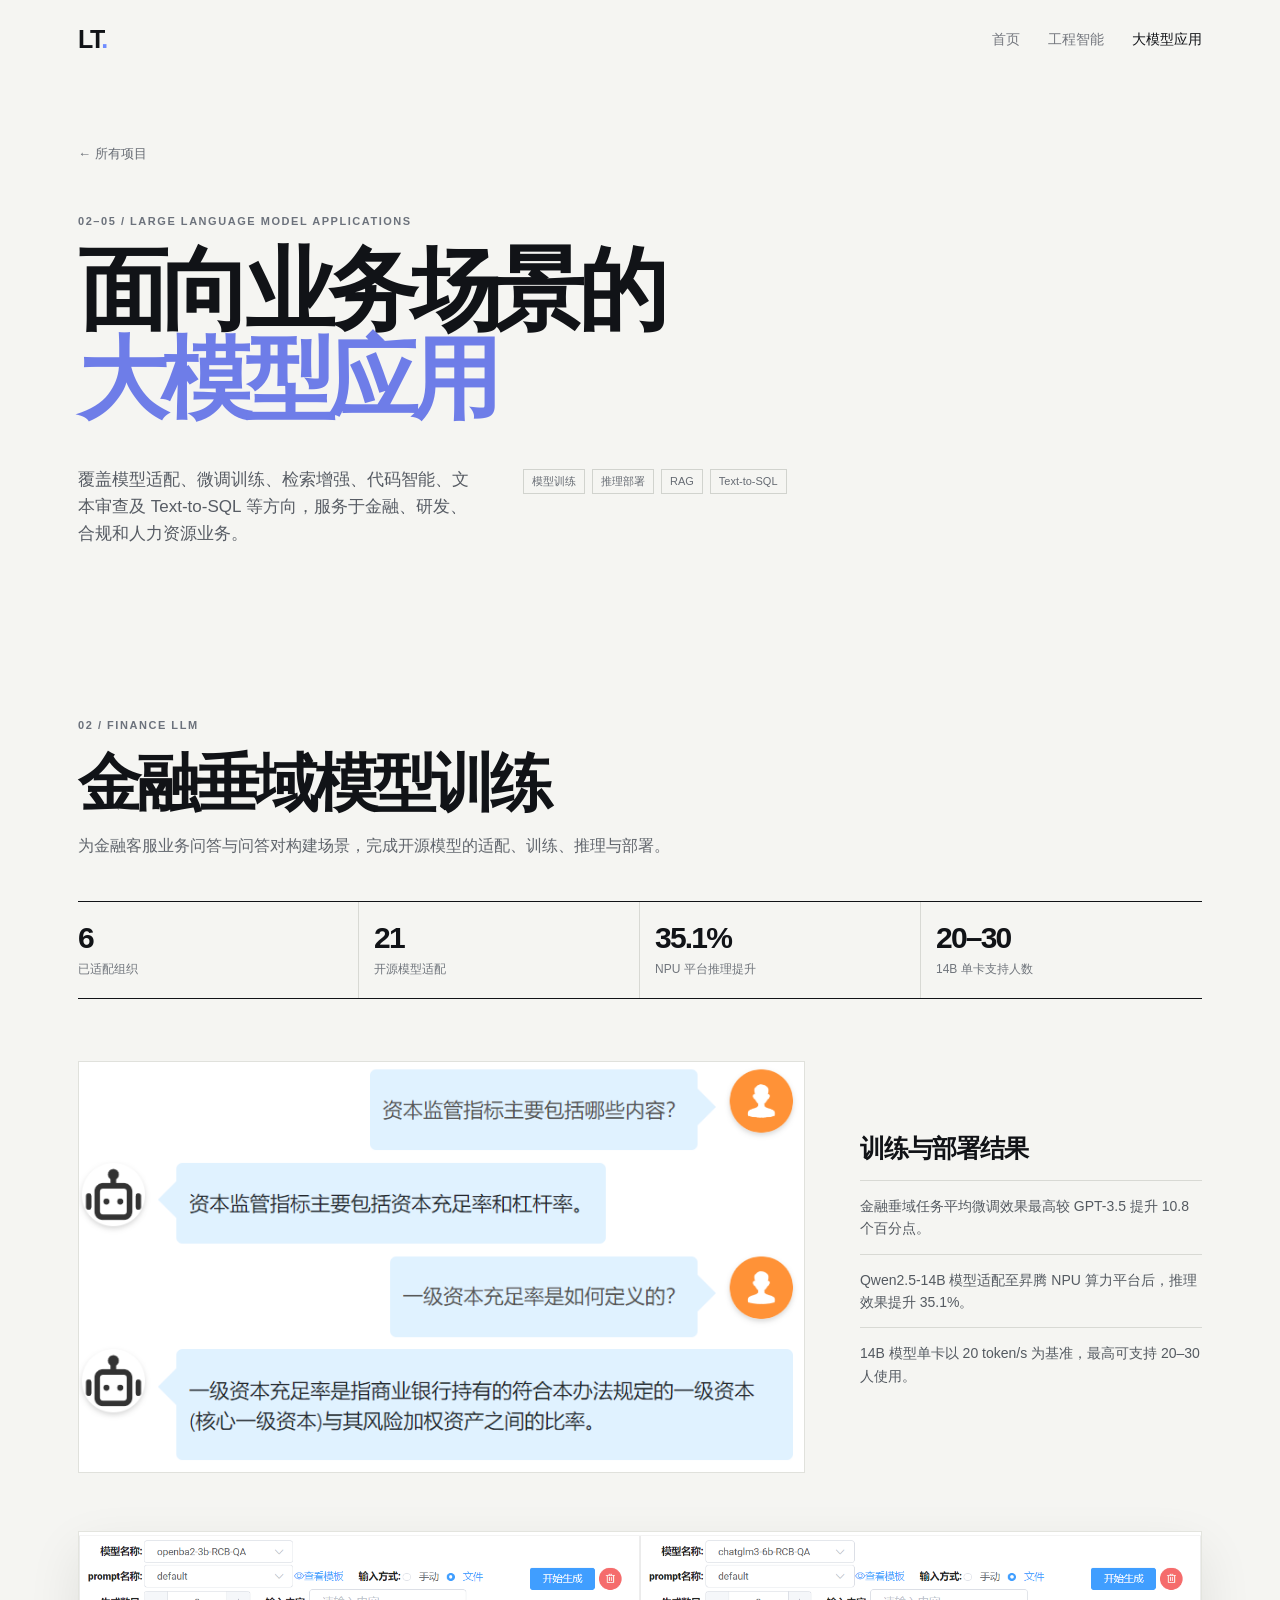
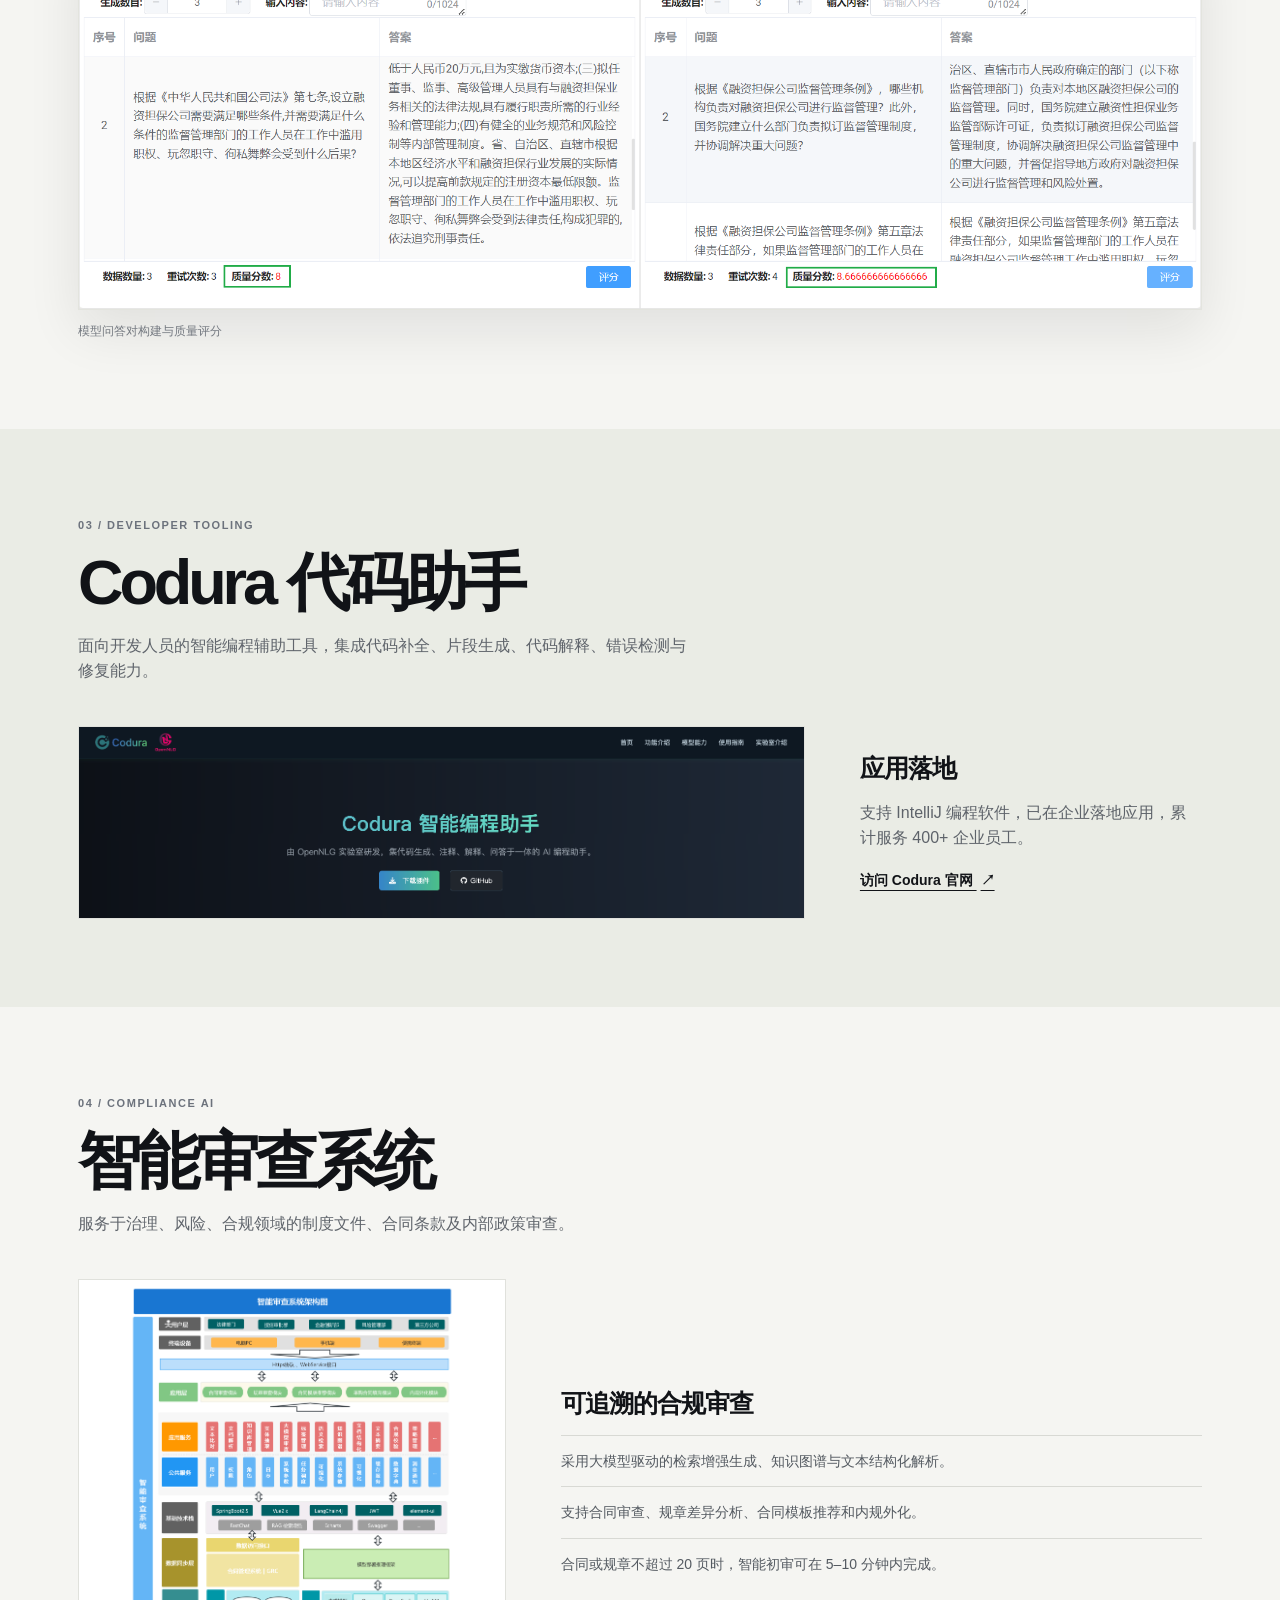
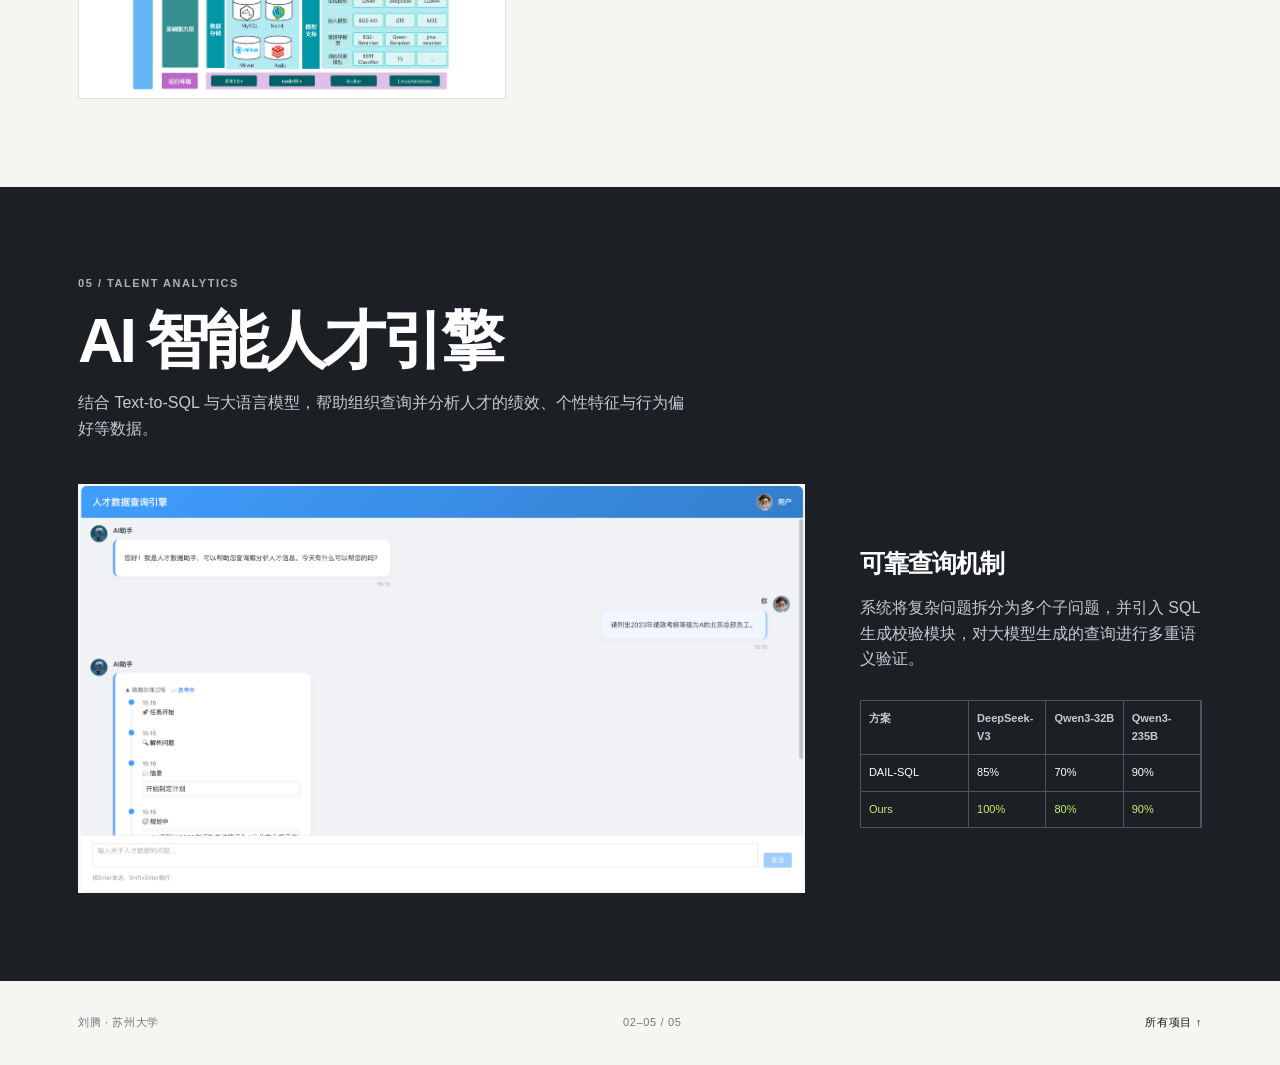
==== ai-projects.html @ 09c4ce27 "first commit" ====
<!doctype html>
<html lang="zh-CN">
  <head>
    <meta charset="UTF-8" />
    <meta name="viewport" content="width=device-width, initial-scale=1.0" />
    <meta name="description" content="刘腾的大模型应用项目：金融垂域模型训练、Codura 代码助手、智能审查系统和 AI 智能人才引擎。" />
    <title>大模型应用项目｜刘腾作品集</title>
    <link rel="stylesheet" href="assets/css/style.css" />
    <script defer src="assets/js/main.js"></script>
  </head>
  <body class="detail-page ai-page">
    <header class="site-header">
      <a class="brand" href="index.html" aria-label="返回首页">LT<span>.</span></a>
      <button class="menu-toggle" type="button" aria-label="打开导航" aria-expanded="false">菜单</button>
      <nav class="site-nav" aria-label="主导航"><a href="index.html">首页</a><a href="cad-system.html">工程智能</a><a class="active" href="ai-projects.html">大模型应用</a></nav>
    </header>
    <main>
      <section class="detail-hero section-wrap">
        <a class="back-link" href="index.html#projects">← 所有项目</a>
        <p class="eyebrow">02–05 / LARGE LANGUAGE MODEL APPLICATIONS</p>
        <h1>面向业务场景的<br /><em>大模型应用</em></h1>
        <div class="detail-lead"><p>覆盖模型适配、微调训练、检索增强、代码智能、文本审查及 Text-to-SQL 等方向，服务于金融、研发、合规和人力资源业务。</p><ul class="tag-list"><li>模型训练</li><li>推理部署</li><li>RAG</li><li>Text-to-SQL</li></ul></div>
      </section>

      <article class="feature-project section-wrap" id="finance">
        <div class="feature-heading reveal"><p class="eyebrow">02 / FINANCE LLM</p><h2>金融垂域模型训练</h2><p>为金融客服业务问答与问答对构建场景，完成开源模型的适配、训练、推理与部署。</p></div>
        <div class="metric-strip reveal"><div><strong>6</strong><span>已适配组织</span></div><div><strong>21</strong><span>开源模型适配</span></div><div><strong>35.1%</strong><span>NPU 平台推理提升</span></div><div><strong>20–30</strong><span>14B 单卡支持人数</span></div></div>
        <div class="content-split reveal"><img src="assets/images/finance-qa.png" alt="金融业务问答示例" /><div><h3>训练与部署结果</h3><ul class="plain-list"><li>金融垂域任务平均微调效果最高较 GPT-3.5 提升 10.8 个百分点。</li><li>Qwen2.5-14B 模型适配至昇腾 NPU 算力平台后，推理效果提升 35.1%。</li><li>14B 模型单卡以 20 token/s 为基准，最高可支持 20–30 人使用。</li></ul></div></div>
        <figure class="wide-image reveal"><img src="assets/images/finance-evaluation.png" alt="金融模型问答对生成的评测界面" /><figcaption>模型问答对构建与质量评分</figcaption></figure>
      </article>

      <article class="feature-project soft-bg" id="codura"><div class="section-wrap"><div class="feature-heading reveal"><p class="eyebrow">03 / DEVELOPER TOOLING</p><h2>Codura 代码助手</h2><p>面向开发人员的智能编程辅助工具，集成代码补全、片段生成、代码解释、错误检测与修复能力。</p></div><div class="content-split reveal"><img src="assets/images/codura-hero.png" alt="Codura 智能编程助手官网界面" /><div><h3>应用落地</h3><p>支持 IntelliJ 编程软件，已在企业落地应用，累计服务 400+ 企业员工。</p><a class="text-link" href="https://xunmenglt.github.io/codura-website" target="_blank" rel="noopener">访问 Codura 官网 <span>↗</span></a></div></div></div></article>

      <article class="feature-project section-wrap" id="compliance"><div class="feature-heading reveal"><p class="eyebrow">04 / COMPLIANCE AI</p><h2>智能审查系统</h2><p>服务于治理、风险、合规领域的制度文件、合同条款及内部政策审查。</p></div><div class="content-split reverse reveal"><img src="assets/images/compliance-architecture.png" alt="智能审查系统架构图" /><div><h3>可追溯的合规审查</h3><ul class="plain-list"><li>采用大模型驱动的检索增强生成、知识图谱与文本结构化解析。</li><li>支持合同审查、规章差异分析、合同模板推荐和内规外化。</li><li>合同或规章不超过 20 页时，智能初审可在 5–10 分钟内完成。</li></ul></div></div></article>

      <article class="feature-project dark-feature" id="talent"><div class="section-wrap"><div class="feature-heading reveal"><p class="eyebrow">05 / TALENT ANALYTICS</p><h2>AI 智能人才引擎</h2><p>结合 Text-to-SQL 与大语言模型，帮助组织查询并分析人才的绩效、个性特征与行为偏好等数据。</p></div><div class="content-split reveal"><img src="assets/images/talent-chat.png" alt="人才数据查询引擎的对话界面" /><div><h3>可靠查询机制</h3><p>系统将复杂问题拆分为多个子问题，并引入 SQL 生成校验模块，对大模型生成的查询进行多重语义验证。</p><div class="mini-table" role="table" aria-label="人才数据任务回答准确率"><div role="row"><b role="columnheader">方案</b><b role="columnheader">DeepSeek-V3</b><b role="columnheader">Qwen3-32B</b><b role="columnheader">Qwen3-235B</b></div><div role="row"><span role="cell">DAIL-SQL</span><span role="cell">85%</span><span role="cell">70%</span><span role="cell">90%</span></div><div role="row"><span role="cell">Ours</span><span role="cell">100%</span><span role="cell">80%</span><span role="cell">90%</span></div></div></div></div></div></article>
    </main>
    <footer class="site-footer"><span>刘腾 · 苏州大学</span><span>02–05 / 05</span><a href="index.html#projects">所有项目 ↑</a></footer>
  </body>
</html>
---- assets/css/style.css ----
:root{--ink:#111317;--muted:#666b73;--paper:#f5f5f2;--line:#d8d9d4;--lime:#c7f36a;--blue:#627bff;--max:1180px}*{box-sizing:border-box}html{scroll-behavior:smooth}body{margin:0;color:var(--ink);background:var(--paper);font-family:Inter,"PingFang SC","Microsoft YaHei",Arial,sans-serif;font-size:16px;line-height:1.6}a{color:inherit;text-decoration:none}img{display:block;max-width:100%}.site-header{height:78px;display:flex;align-items:center;justify-content:space-between;max-width:var(--max);margin:auto;padding:0 28px;position:relative;z-index:10}.brand{font-size:25px;font-weight:800;letter-spacing:-1.4px}.brand span{color:#6f8cff}.site-nav{display:flex;gap:28px;font-size:14px}.site-nav a{color:#74777e;transition:color .2s}.site-nav a:hover,.site-nav .active{color:var(--ink)}.menu-toggle{display:none;background:transparent;border:0;color:var(--ink);font:inherit}.hero{max-width:var(--max);margin:auto;padding:92px 28px 118px;min-height:640px;display:grid;grid-template-columns:1.15fr .85fr;gap:30px;align-items:center}.eyebrow{margin:0 0 16px;font-size:11px;font-weight:700;letter-spacing:.14em;color:#6c727c}.hero h1,.detail-hero h1{font-size:clamp(48px,7vw,92px);line-height:.99;letter-spacing:-.075em;margin:0;font-weight:750}.hero h1 em,.detail-hero h1 em{font-style:normal;color:#6e7de8}.hero-text{max-width:430px;margin:32px 0;color:#545960;font-size:17px}.hero-actions{display:flex;gap:28px;align-items:center;margin-top:38px}.button{display:inline-flex;align-items:center;min-height:46px;padding:0 21px;font-size:14px;font-weight:700}.button-primary{background:var(--ink);color:#fff}.text-link{font-size:14px;font-weight:650;text-decoration:underline;text-underline-offset:5px}.text-link span{margin-left:4px}.hero-orbit{width:min(370px,85vw);aspect-ratio:1;justify-self:end;position:relative;border:1px solid #c7c8c2;border-radius:50%;background:radial-gradient(circle,#eaebdf 0 19%,transparent 20%)}.hero-orbit:before,.hero-orbit:after{content:"";position:absolute;border:1px solid #d2d3cd;border-radius:50%;inset:14%}.hero-orbit:after{inset:30%;border-style:dashed}.orbit-core{position:absolute;inset:40%;border-radius:50%;display:grid;place-items:center;background:var(--ink);color:var(--lime);font-size:23px;font-weight:800;letter-spacing:-.08em}.orbit-tag{position:absolute;padding:5px 10px;background:#fff;font:700 11px/1 Inter,Arial;letter-spacing:.08em}.tag-one{top:3%;left:17%}.tag-two{right:-1%;top:34%}.tag-three{bottom:10%;left:7%}.tag-four{bottom:5%;right:15%}.section-wrap{max-width:var(--max);margin:auto;padding-left:28px;padding-right:28px}.intro{padding-top:84px;padding-bottom:108px;border-top:1px solid var(--line)}.intro-grid{display:grid;grid-template-columns:1fr 1fr;gap:40px}.intro h2,.section-heading h2,.case-grid h2{font-size:clamp(32px,4.3vw,58px);line-height:1.05;letter-spacing:-.06em;margin:0}.intro-grid p{max-width:450px;color:var(--muted);margin:3px 0}.project-section{padding:90px 0 110px;background:#fff}.section-heading{display:flex;align-items:end;justify-content:space-between;margin-bottom:38px}.section-heading p:last-child{font-size:13px;color:#737780;margin:0}.project-list{border-top:1px solid var(--ink)}.project-row{max-width:var(--max);margin:auto;padding:25px 28px;display:grid;grid-template-columns:74px 1fr 310px 26px;align-items:center;gap:20px;border-bottom:1px solid var(--line);transition:background .25s,padding .25s}.project-row:hover{background:#f0f1ec;padding-left:calc((100% - var(--max))/2 + 40px);padding-right:calc((100% - var(--max))/2 + 40px)}.project-index{font:600 13px/1 ui-monospace,SFMono-Regular,monospace;color:#70757c}.project-title h3{margin:0;font-size:23px;line-height:1.2;letter-spacing:-.035em}.project-title p{margin:6px 0 0;color:#72767e;font-size:13px}.project-meta{display:flex;justify-content:flex-end;gap:7px;flex-wrap:wrap}.project-meta span,.tag-list li{border:1px solid #d1d3ce;padding:3px 8px;font-size:11px;color:#666b73;list-style:none}.project-arrow{font-size:24px}.evidence-band{padding:72px 0;background:var(--ink);color:#fff}.evidence-grid{display:grid;grid-template-columns:1.35fr 1fr 1fr 1fr;gap:28px;align-items:start}.evidence-band .eyebrow{color:#a5aaad}.evidence-item{border-left:1px solid #595d5f;padding-left:17px}.evidence-item strong{display:block;font-size:28px;letter-spacing:-.06em;color:var(--lime)}.evidence-item span{display:block;margin-top:5px;font-size:12px;line-height:1.5;color:#c2c5c5}.site-footer{max-width:var(--max);margin:auto;min-height:84px;padding:0 28px;display:flex;justify-content:space-between;align-items:center;font-size:11px;letter-spacing:.06em;color:#72767c}.site-footer a{color:var(--ink)}.detail-hero{padding-top:62px;padding-bottom:82px}.back-link{display:inline-block;margin-bottom:48px;font-size:13px;color:#666b73}.detail-hero h1{max-width:900px}.detail-lead{display:grid;grid-template-columns:1fr 1fr;gap:40px;max-width:850px;margin-top:42px}.detail-lead p{margin:0;color:#575c64;font-size:17px}.tag-list{display:flex;flex-wrap:wrap;align-content:start;gap:7px;padding:0;margin:3px 0}.case-image{padding-bottom:74px}.case-image img,.wide-image img{border:1px solid #e3e4de;box-shadow:0 20px 50px rgba(17,19,23,.09)}.case-image p,.wide-image figcaption,.image-pair figcaption{margin:12px 0 0;color:#747980;font-size:12px}.case-grid{display:grid;grid-template-columns:1fr 1fr;gap:60px;padding-bottom:105px}.body-copy{color:#5e636a}.body-copy p{margin:0 0 18px}.dark-section{padding:88px 0;background:var(--ink);color:#fff}.dark-section .eyebrow,.dark-feature .eyebrow{color:#adb2b5}.capability-grid{display:grid;grid-template-columns:repeat(3,1fr);gap:20px}.capability-grid article{border-top:1px solid #636668;padding-top:18px}.capability-grid span{font:600 11px/1 ui-monospace,monospace;color:var(--lime)}.capability-grid h3{font-size:23px;letter-spacing:-.04em;margin:26px 0 10px}.capability-grid p{font-size:14px;color:#c7caca;margin:0}.image-pair{display:grid;grid-template-columns:1fr 1fr;gap:26px;padding-top:94px;padding-bottom:86px}.image-pair figure{margin:0}.image-pair img{height:370px;width:100%;object-fit:cover;object-position:top;border:1px solid #e0e1dc}.result-section{padding-bottom:105px;display:grid;grid-template-columns:1fr 1fr;align-items:end;gap:25px}.result-section>div{border-top:1px solid var(--ink);padding-top:15px}.result-section strong{font-size:clamp(64px,9vw,110px);line-height:.9;letter-spacing:-.09em}.result-section div p{margin:10px 0 0}.result-note{grid-column:2;color:#646970;margin:0}.feature-project{padding-top:88px;padding-bottom:88px;scroll-margin-top:30px}.feature-heading{max-width:620px;margin-bottom:42px}.feature-heading h2{font-size:clamp(36px,5vw,63px);letter-spacing:-.065em;line-height:1.02;margin:0 0 18px}.feature-heading>p:last-child{color:#60656c;margin:0}.metric-strip{display:grid;grid-template-columns:repeat(4,1fr);border-top:1px solid var(--ink);border-bottom:1px solid var(--ink);margin-bottom:62px}.metric-strip div{padding:21px 15px 19px;border-right:1px solid var(--line)}.metric-strip div:first-child{padding-left:0}.metric-strip div:last-child{border:0}.metric-strip strong{display:block;font-size:30px;line-height:1;letter-spacing:-.06em}.metric-strip span{display:block;margin-top:7px;font-size:12px;color:#70757c}.content-split{display:grid;grid-template-columns:1.36fr .64fr;gap:55px;align-items:center}.content-split.reverse{grid-template-columns:.8fr 1.2fr}.content-split img{border:1px solid #e0e1dc;max-height:420px;width:100%;object-fit:contain;background:#fff}.content-split h3{font-size:25px;line-height:1.2;letter-spacing:-.04em;margin:0 0 17px}.content-split p{color:#5e636a}.plain-list{padding:0;margin:0;list-style:none}.plain-list li{padding:14px 0;border-top:1px solid var(--line);font-size:14px;color:#545a61}.wide-image{margin:58px 0 0}.wide-image img{width:100%;max-height:450px;object-fit:cover;object-position:top}.soft-bg{background:#eaece5}.dark-feature{padding:88px 0;background:#1c2025;color:#fff}.dark-feature .feature-heading>p:last-child,.dark-feature .content-split p{color:#c6cbd0}.dark-feature .content-split h3{color:#fff}.dark-feature .content-split img{border:0}.mini-table{margin-top:28px;border:1px solid #4e545a;font-size:11px}.mini-table [role=row]{display:grid;grid-template-columns:1.4fr 1fr 1fr 1fr}.mini-table span,.mini-table b{padding:9px 8px;border-right:1px solid #4e545a;border-bottom:1px solid #4e545a;font-weight:500}.mini-table [role=row]:last-child span{border-bottom:0;color:var(--lime)}.mini-table b{font-weight:700;color:#c6cbd0}
@media(max-width:760px){.site-header{height:66px;padding:0 20px}.menu-toggle{display:block;font-size:12px}.site-nav{display:none;position:absolute;right:17px;top:56px;min-width:160px;padding:13px;background:#fff;border:1px solid var(--line);box-shadow:0 10px 30px rgba(0,0,0,.08);flex-direction:column;gap:10px}.site-nav.open{display:flex}.hero{padding:67px 20px 76px;min-height:auto;grid-template-columns:1fr;gap:54px}.hero-orbit{justify-self:center;width:min(300px,80vw)}.hero h1,.detail-hero h1{font-size:clamp(44px,13vw,64px)}.hero-text{font-size:15px;margin:25px 0}.intro,.project-section{padding-top:64px;padding-bottom:66px}.section-wrap{padding-left:20px;padding-right:20px}.intro-grid,.detail-lead,.case-grid{grid-template-columns:1fr;gap:25px}.project-row{grid-template-columns:30px 1fr 18px;padding:20px;gap:12px}.project-row:hover{padding:20px}.project-meta{display:none}.project-title h3{font-size:18px}.project-title p{font-size:12px}.evidence-grid{grid-template-columns:1fr 1fr;gap:24px}.evidence-grid>.eyebrow{grid-column:1/-1}.site-footer{min-height:76px;padding:0 20px;font-size:10px}.site-footer span:nth-child(2){display:none}.detail-hero{padding-top:36px;padding-bottom:55px}.back-link{margin-bottom:34px}.detail-lead p{font-size:15px}.case-image{padding-bottom:55px}.case-grid{padding-bottom:65px}.dark-section{padding:63px 0}.capability-grid{grid-template-columns:1fr;gap:32px}.image-pair{grid-template-columns:1fr;padding-top:60px;padding-bottom:58px}.image-pair img{height:250px}.result-section{grid-template-columns:1fr;padding-bottom:70px}.result-note{grid-column:auto}.feature-project{padding-top:65px;padding-bottom:65px}.metric-strip{grid-template-columns:1fr 1fr;margin-bottom:42px}.metric-strip div:nth-child(2){border-right:0}.metric-strip div:nth-child(-n+2){border-bottom:1px solid var(--line)}.content-split,.content-split.reverse{grid-template-columns:1fr;gap:28px}.content-split img{max-height:310px}.wide-image{margin-top:38px}.wide-image img{height:230px}.dark-feature{padding:65px 0}.mini-table{overflow-x:auto}.mini-table [role=row]{min-width:380px}.reveal{opacity:1!important;transform:none!important}}
@media(min-width:761px){.reveal{opacity:0;transform:translateY(18px);transition:opacity .7s ease,transform .7s ease}.reveal.visible{opacity:1;transform:none}}
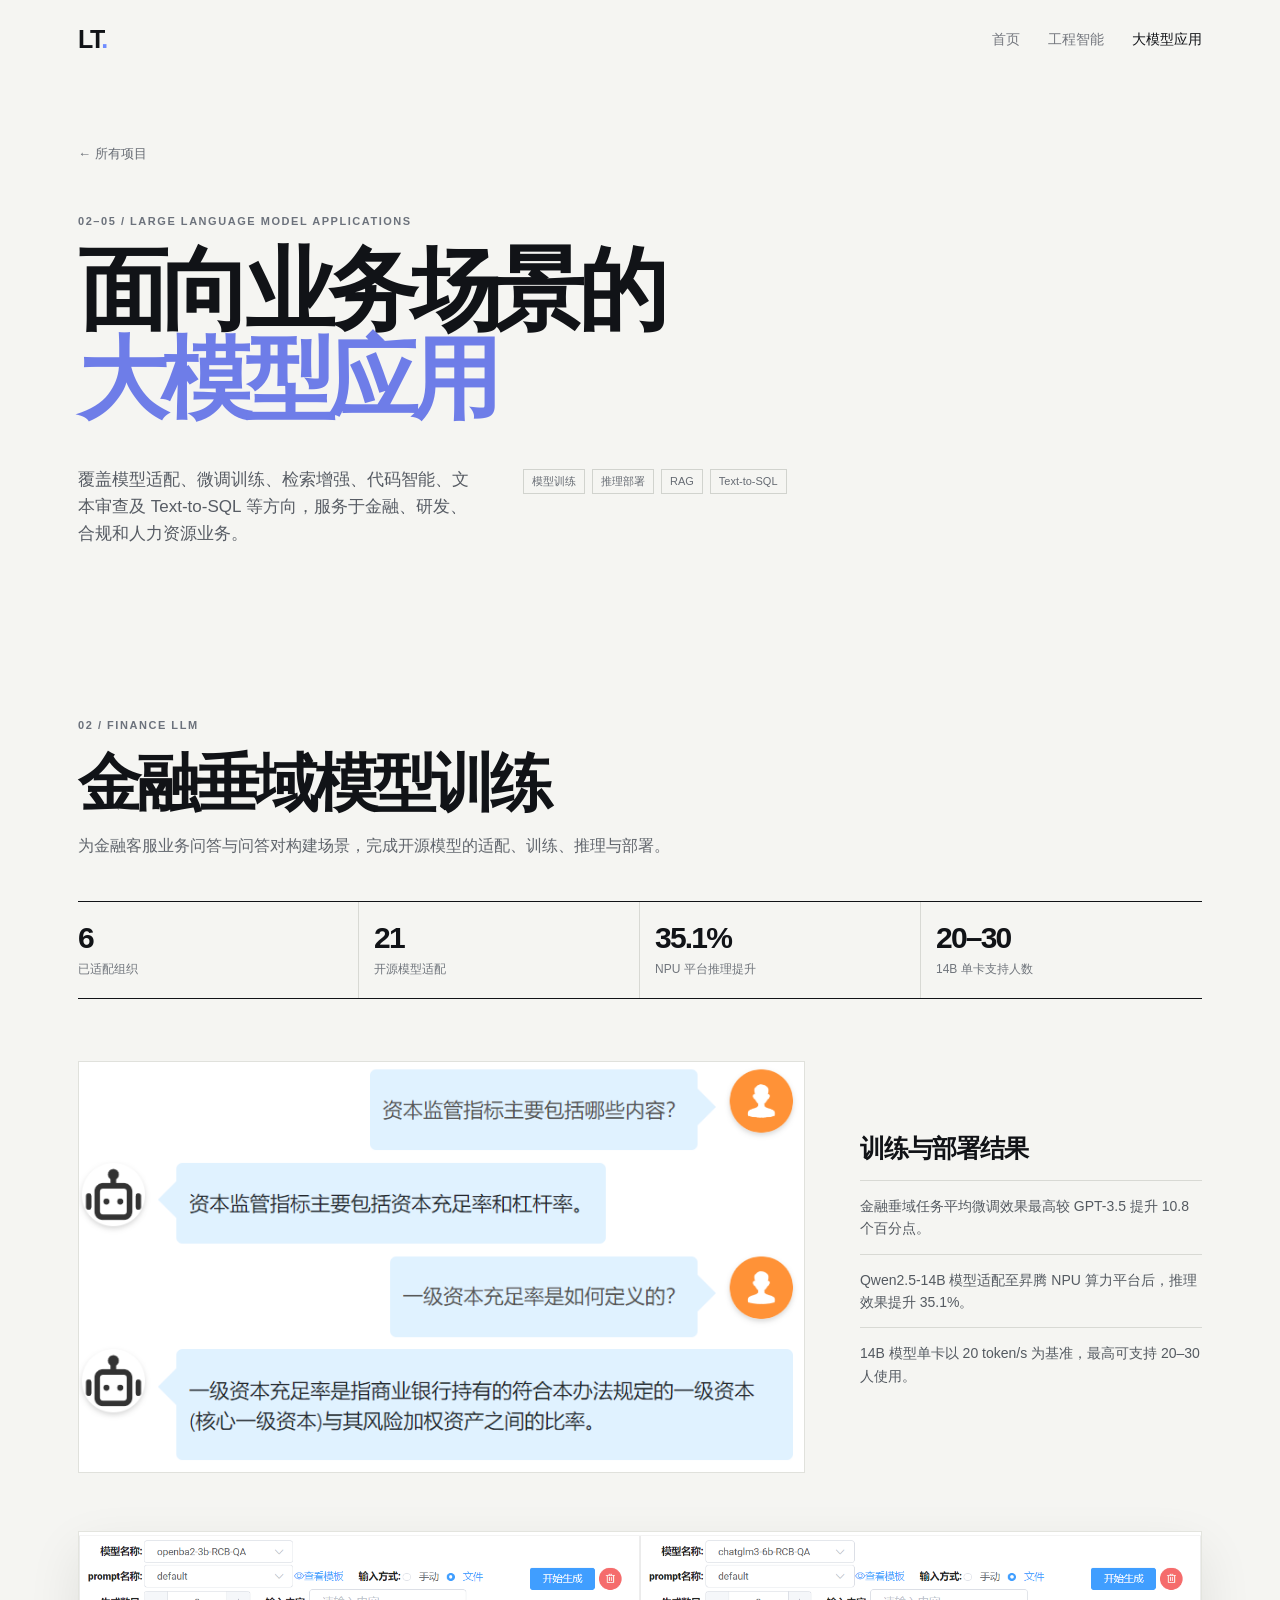
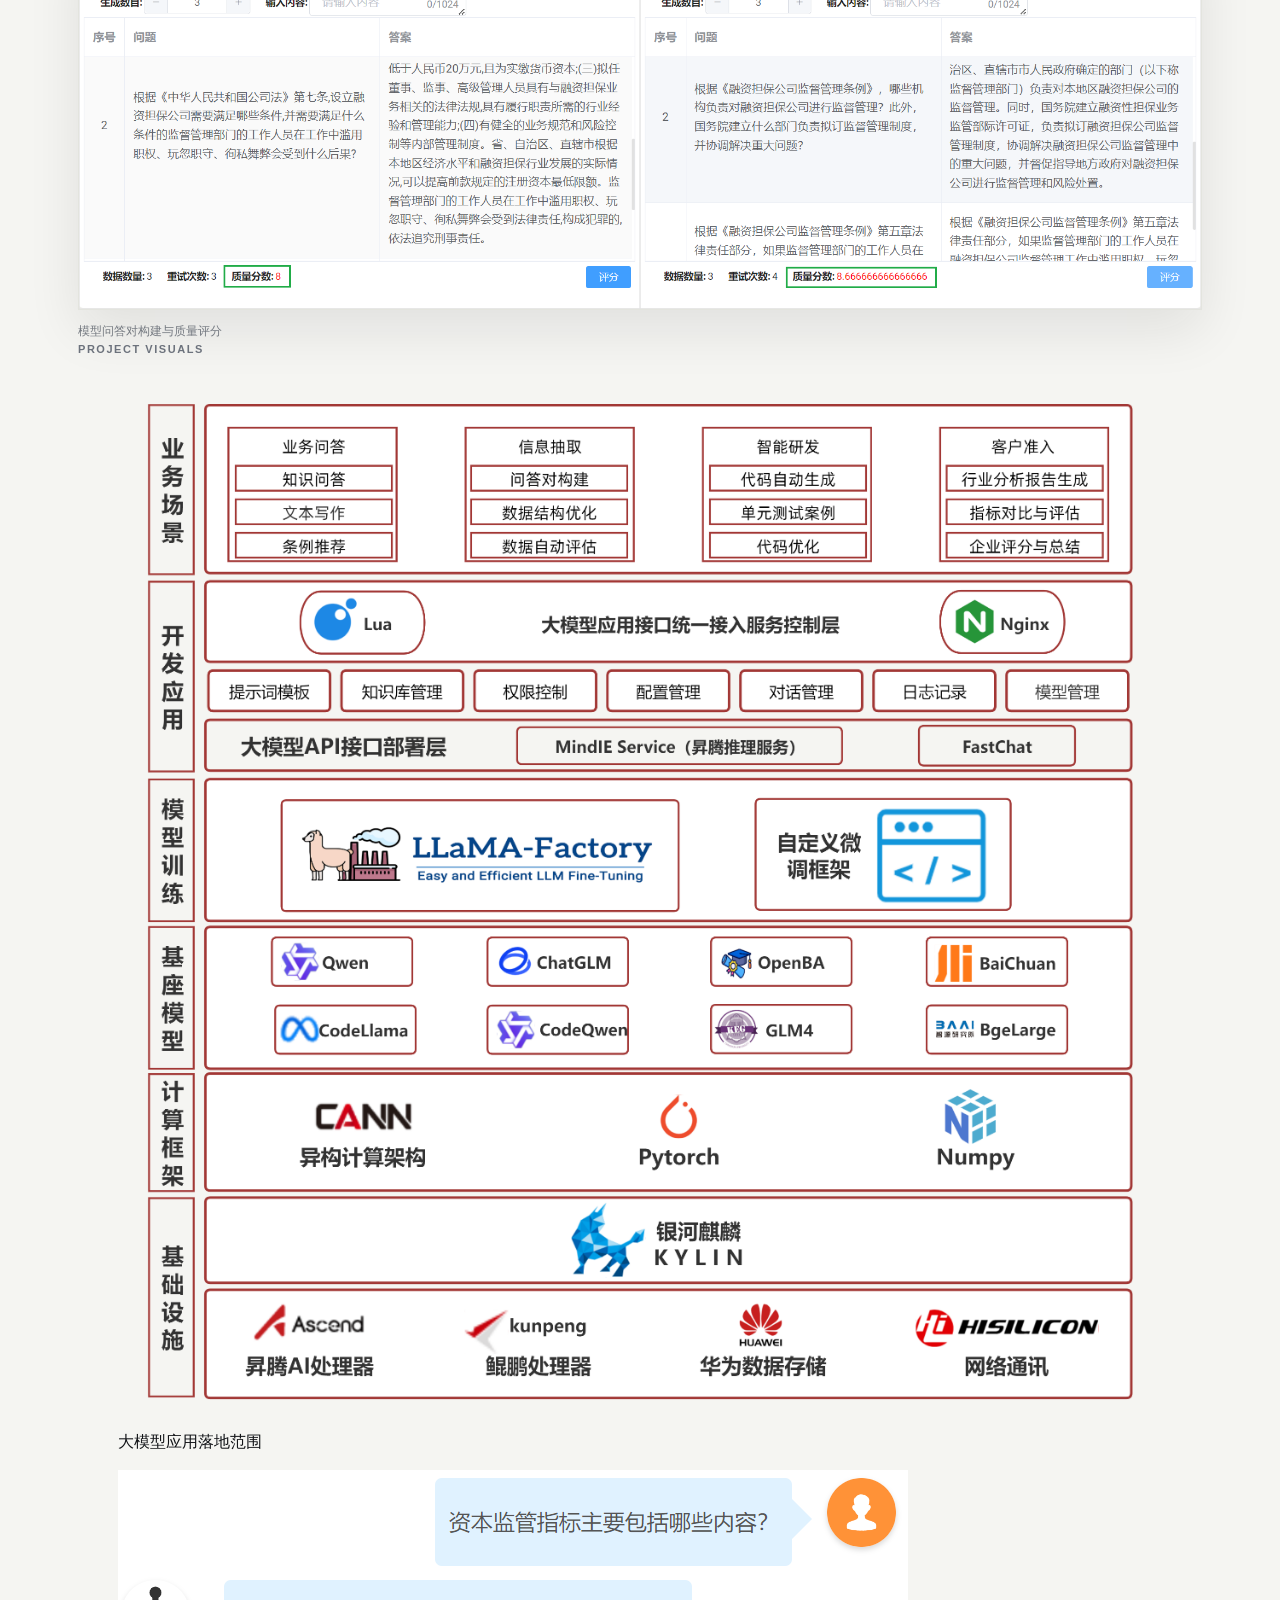
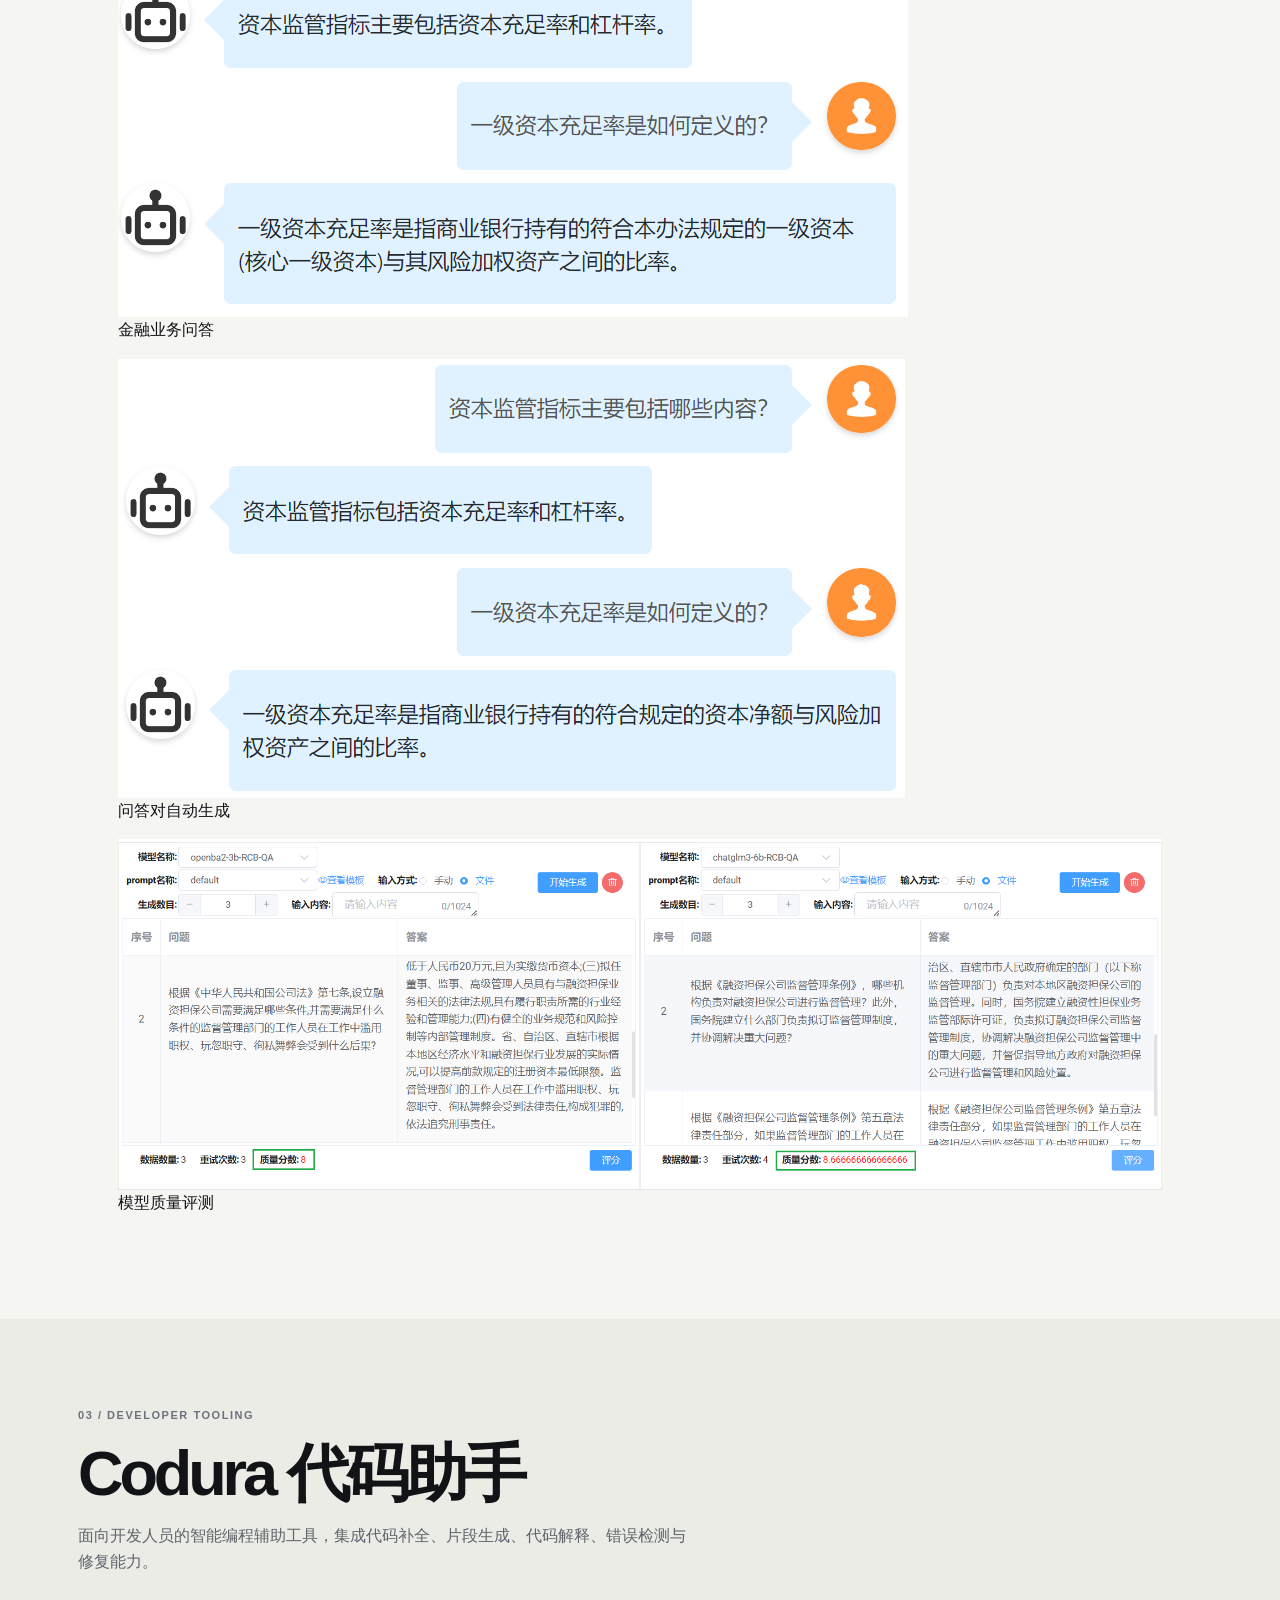
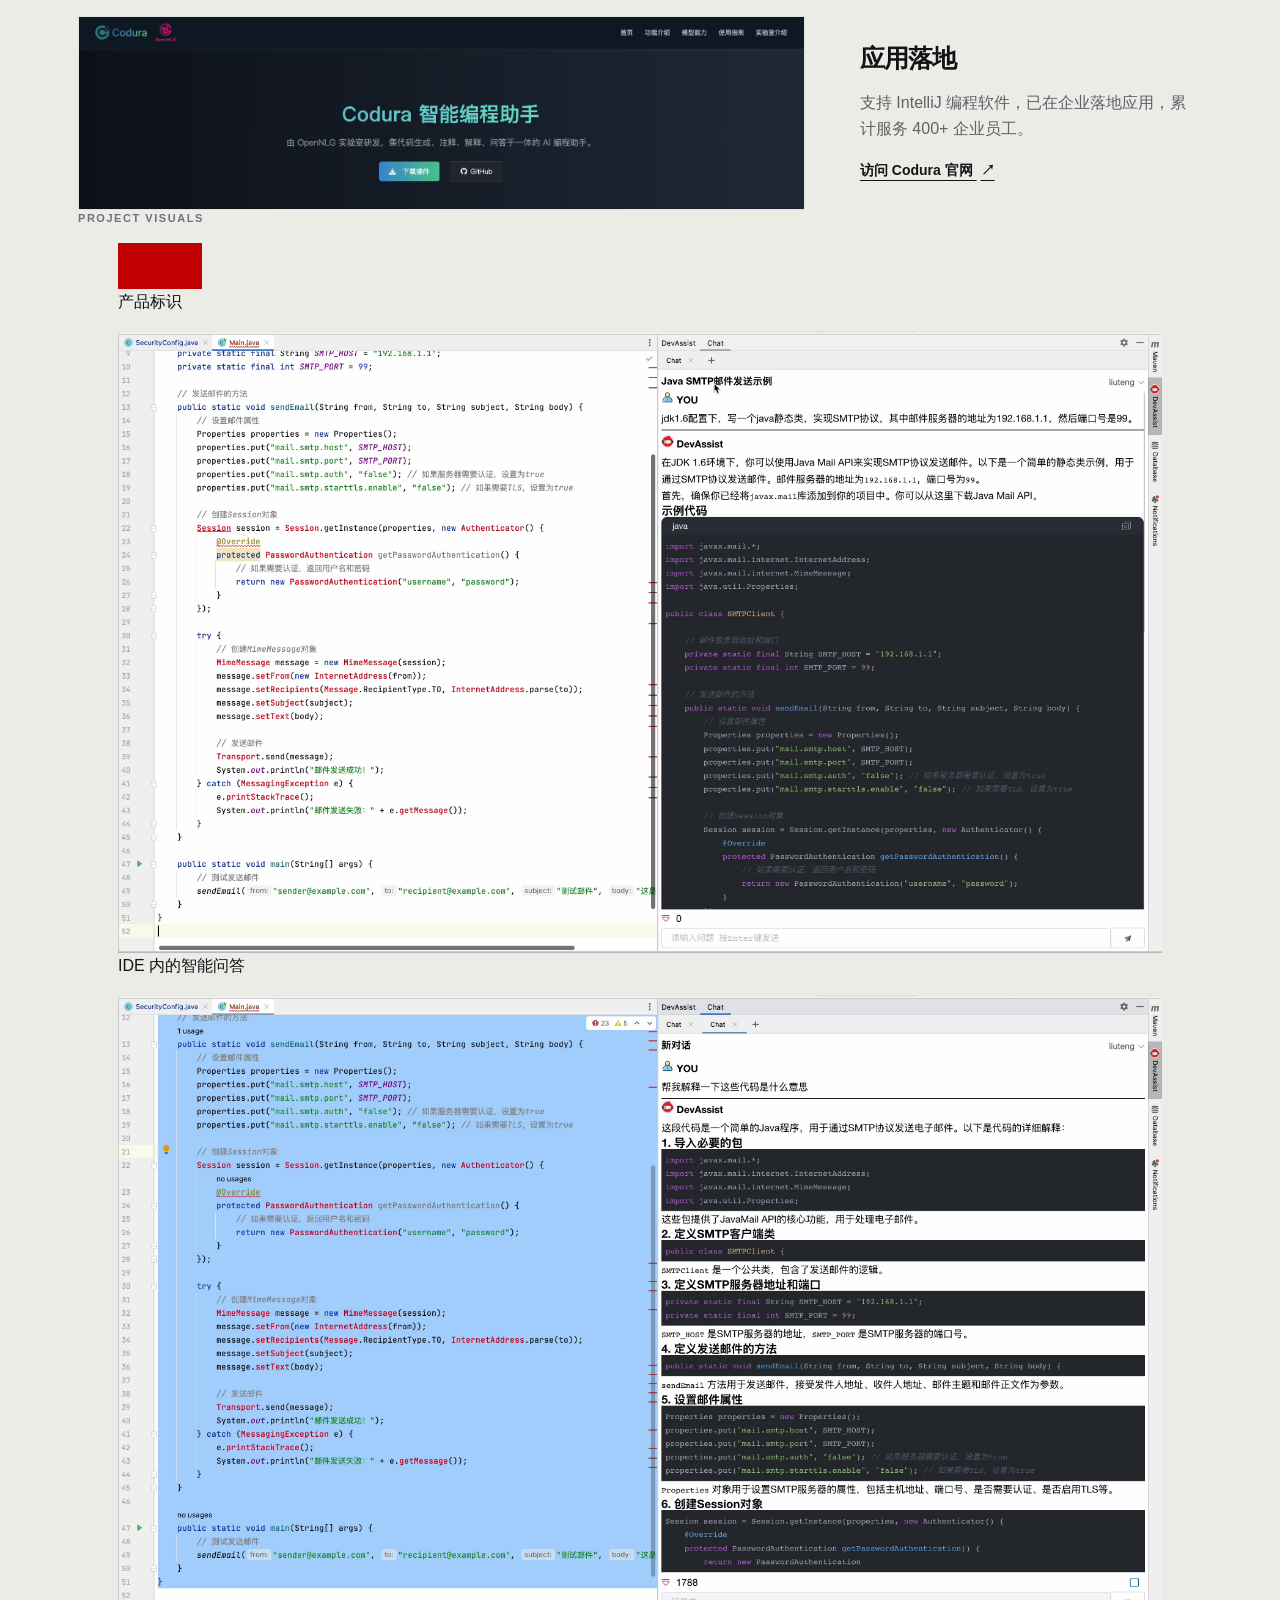
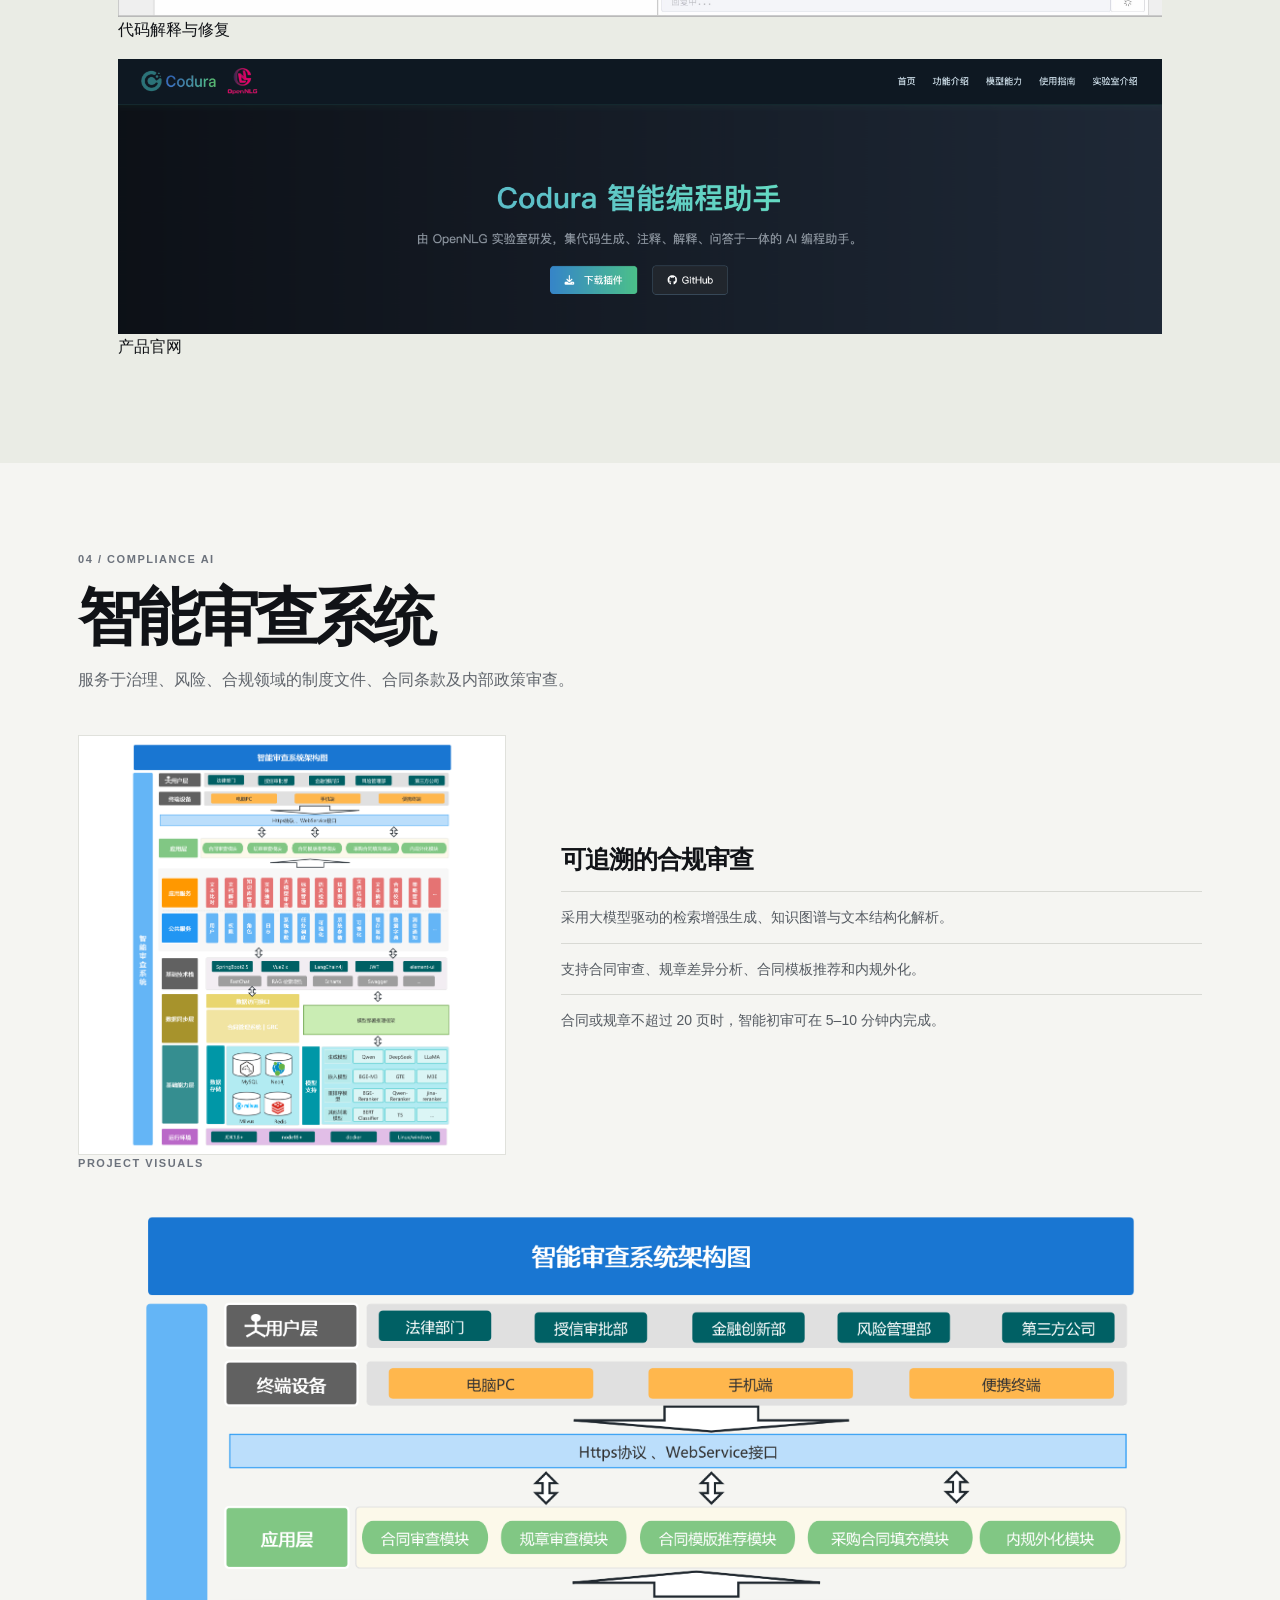
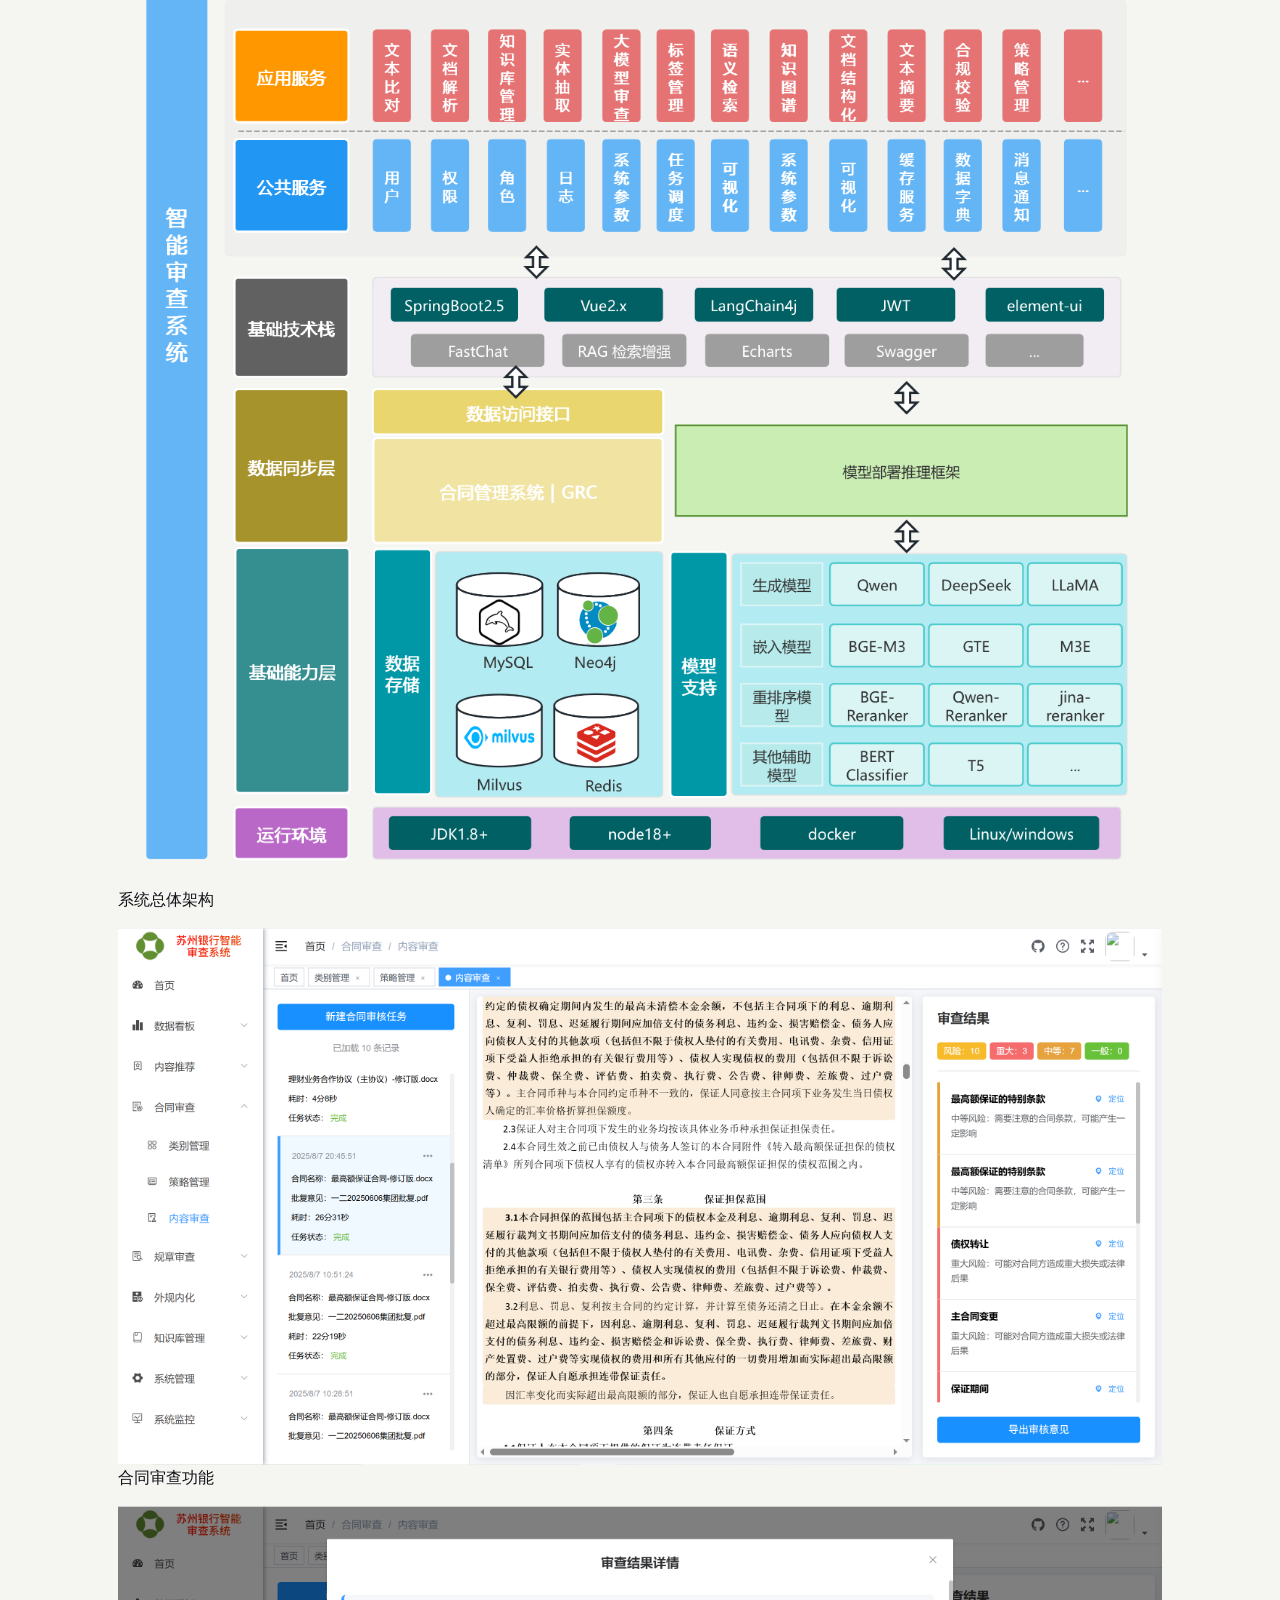
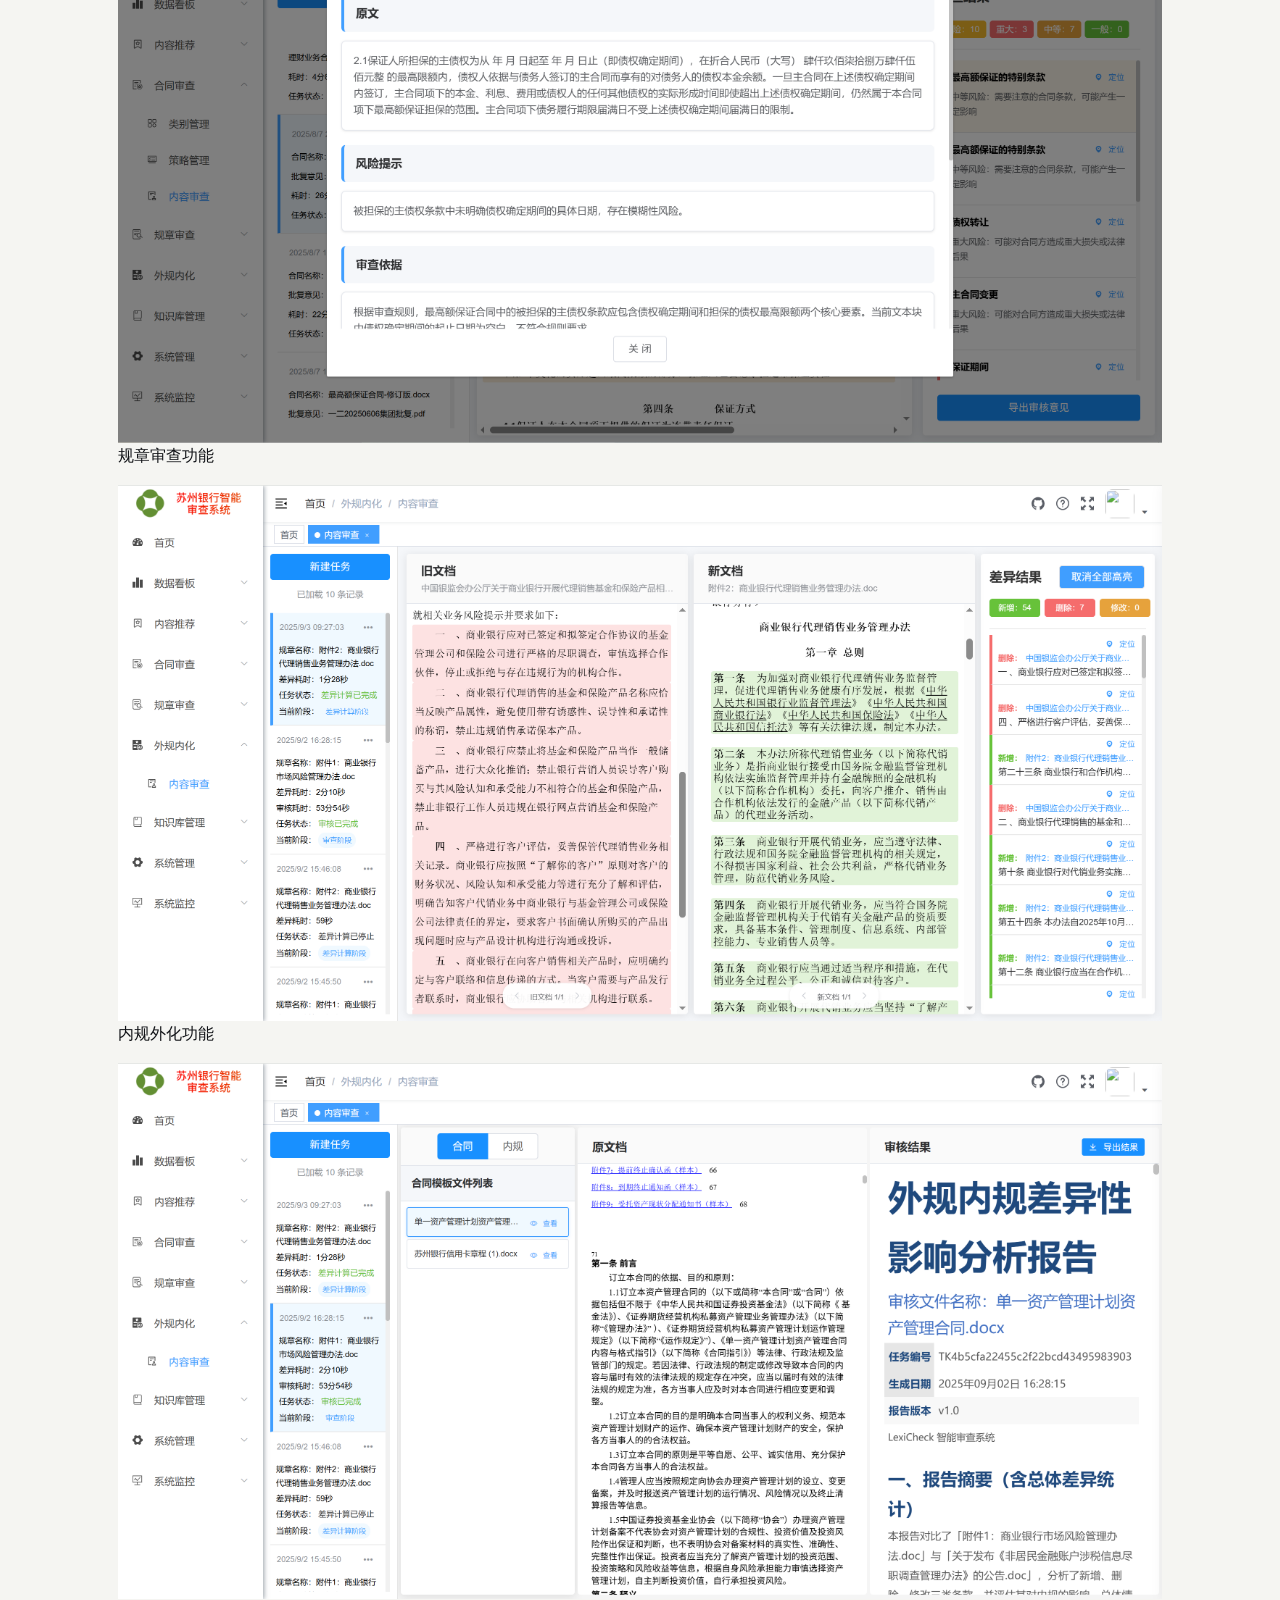
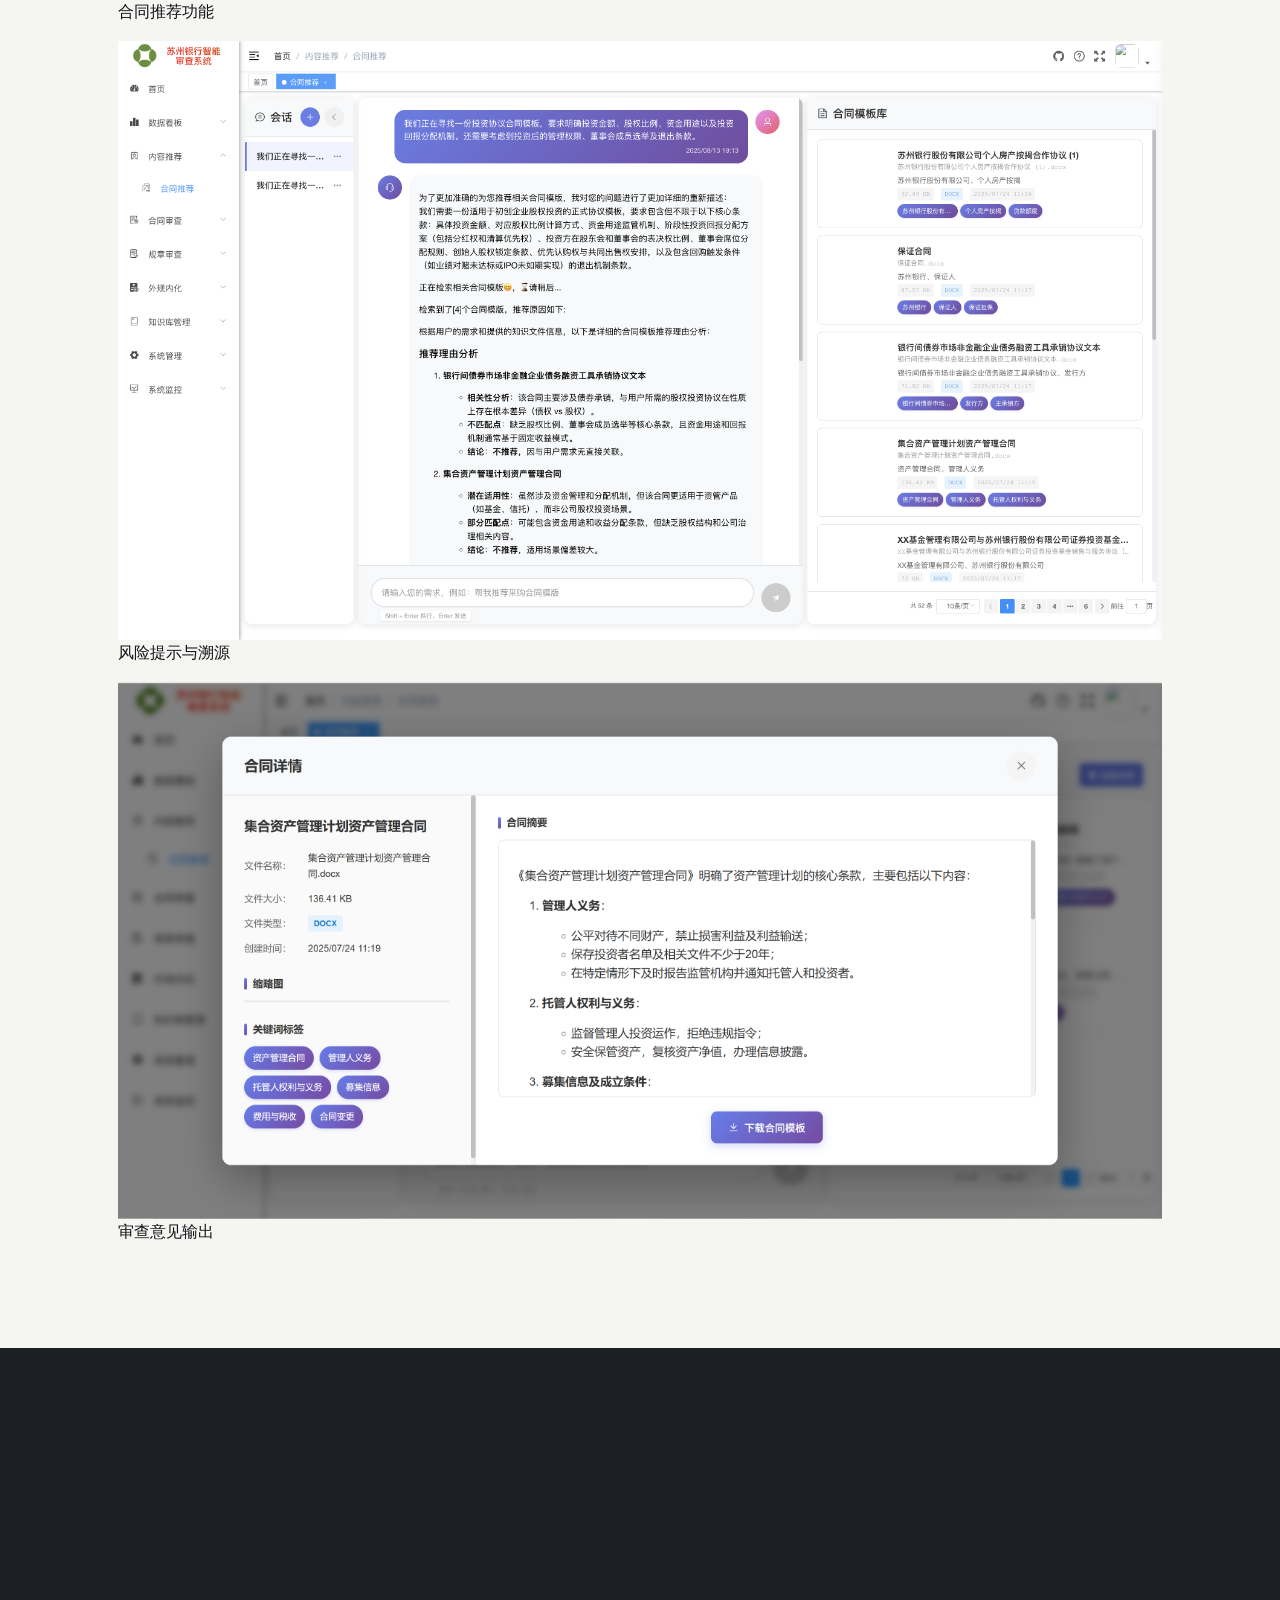
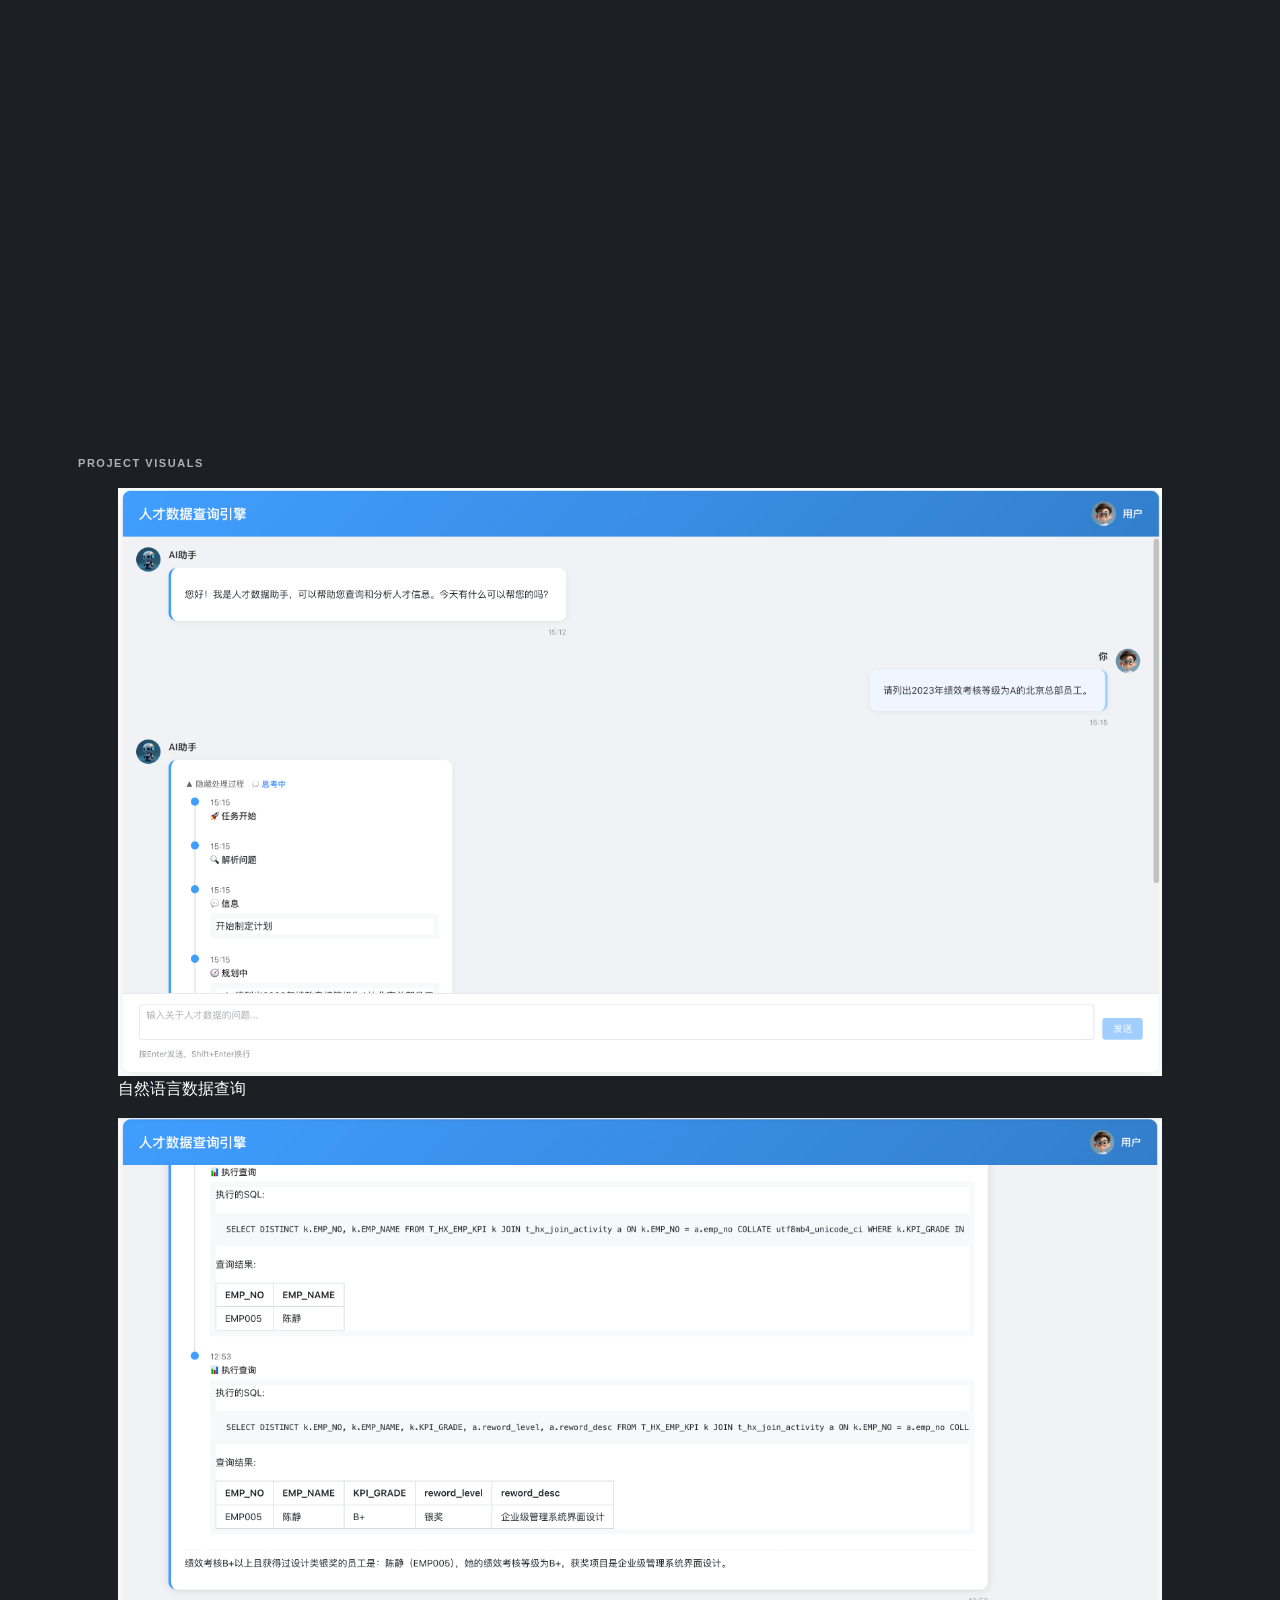
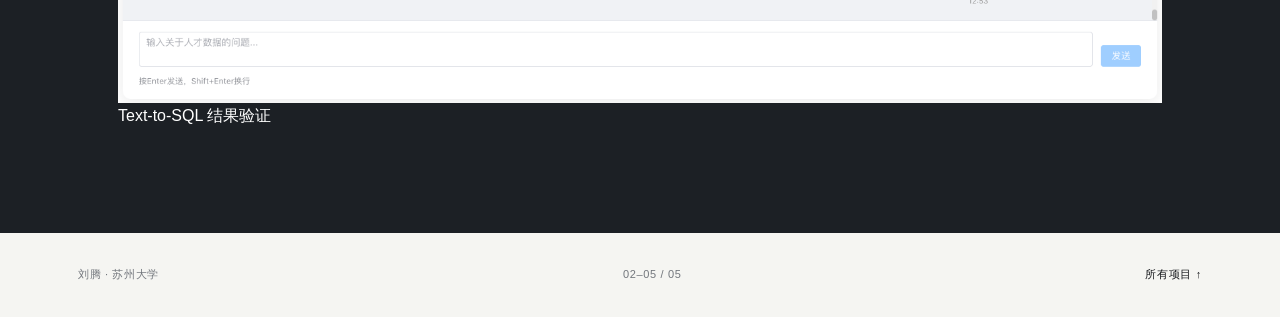
==== commit ae26642c: "first commit" ====
--- a/ai-projects.html
+++ b/ai-projects.html
@@ -27,13 +27,14 @@
         <div class="metric-strip reveal"><div><strong>6</strong><span>已适配组织</span></div><div><strong>21</strong><span>开源模型适配</span></div><div><strong>35.1%</strong><span>NPU 平台推理提升</span></div><div><strong>20–30</strong><span>14B 单卡支持人数</span></div></div>
         <div class="content-split reveal"><img src="assets/images/finance-qa.png" alt="金融业务问答示例" /><div><h3>训练与部署结果</h3><ul class="plain-list"><li>金融垂域任务平均微调效果最高较 GPT-3.5 提升 10.8 个百分点。</li><li>Qwen2.5-14B 模型适配至昇腾 NPU 算力平台后，推理效果提升 35.1%。</li><li>14B 模型单卡以 20 token/s 为基准，最高可支持 20–30 人使用。</li></ul></div></div>
         <figure class="wide-image reveal"><img src="assets/images/finance-evaluation.png" alt="金融模型问答对生成的评测界面" /><figcaption>模型问答对构建与质量评分</figcaption></figure>
+        <div class="project-gallery compact-gallery reveal"><p class="eyebrow">PROJECT VISUALS</p><div class="gallery-grid"><figure><img loading="lazy" src="assets/images/llm-4.png" alt="大模型端到端应用落地示意" /><figcaption>大模型应用落地范围</figcaption></figure><figure><img loading="lazy" src="assets/images/llm-5.png" alt="金融业务问答对话示例" /><figcaption>金融业务问答</figcaption></figure><figure><img loading="lazy" src="assets/images/llm-6.png" alt="金融问答生成界面" /><figcaption>问答对自动生成</figcaption></figure><figure><img loading="lazy" src="assets/images/llm-7.png" alt="金融模型质量评分界面" /><figcaption>模型质量评测</figcaption></figure></div></div>
       </article>
 
-      <article class="feature-project soft-bg" id="codura"><div class="section-wrap"><div class="feature-heading reveal"><p class="eyebrow">03 / DEVELOPER TOOLING</p><h2>Codura 代码助手</h2><p>面向开发人员的智能编程辅助工具，集成代码补全、片段生成、代码解释、错误检测与修复能力。</p></div><div class="content-split reveal"><img src="assets/images/codura-hero.png" alt="Codura 智能编程助手官网界面" /><div><h3>应用落地</h3><p>支持 IntelliJ 编程软件，已在企业落地应用，累计服务 400+ 企业员工。</p><a class="text-link" href="https://xunmenglt.github.io/codura-website" target="_blank" rel="noopener">访问 Codura 官网 <span>↗</span></a></div></div></div></article>
+      <article class="feature-project soft-bg" id="codura"><div class="section-wrap"><div class="feature-heading reveal"><p class="eyebrow">03 / DEVELOPER TOOLING</p><h2>Codura 代码助手</h2><p>面向开发人员的智能编程辅助工具，集成代码补全、片段生成、代码解释、错误检测与修复能力。</p></div><div class="content-split reveal"><img src="assets/images/codura-hero.png" alt="Codura 智能编程助手官网界面" /><div><h3>应用落地</h3><p>支持 IntelliJ 编程软件，已在企业落地应用，累计服务 400+ 企业员工。</p><a class="text-link" href="https://xunmenglt.github.io/codura-website" target="_blank" rel="noopener">访问 Codura 官网 <span>↗</span></a></div></div><div class="project-gallery compact-gallery reveal"><p class="eyebrow">PROJECT VISUALS</p><div class="gallery-grid"><figure><img loading="lazy" src="assets/images/llm-8.png" alt="Codura 标识素材" /><figcaption>产品标识</figcaption></figure><figure><img loading="lazy" src="assets/images/llm-9.jpeg" alt="Codura 代码助手在开发环境中的使用界面" /><figcaption>IDE 内的智能问答</figcaption></figure><figure><img loading="lazy" src="assets/images/llm-10.jpeg" alt="Codura 代码助手功能演示" /><figcaption>代码解释与修复</figcaption></figure><figure><img loading="lazy" src="assets/images/llm-11.png" alt="Codura 官网首屏" /><figcaption>产品官网</figcaption></figure></div></div></div></article>
 
-      <article class="feature-project section-wrap" id="compliance"><div class="feature-heading reveal"><p class="eyebrow">04 / COMPLIANCE AI</p><h2>智能审查系统</h2><p>服务于治理、风险、合规领域的制度文件、合同条款及内部政策审查。</p></div><div class="content-split reverse reveal"><img src="assets/images/compliance-architecture.png" alt="智能审查系统架构图" /><div><h3>可追溯的合规审查</h3><ul class="plain-list"><li>采用大模型驱动的检索增强生成、知识图谱与文本结构化解析。</li><li>支持合同审查、规章差异分析、合同模板推荐和内规外化。</li><li>合同或规章不超过 20 页时，智能初审可在 5–10 分钟内完成。</li></ul></div></div></article>
+      <article class="feature-project section-wrap" id="compliance"><div class="feature-heading reveal"><p class="eyebrow">04 / COMPLIANCE AI</p><h2>智能审查系统</h2><p>服务于治理、风险、合规领域的制度文件、合同条款及内部政策审查。</p></div><div class="content-split reverse reveal"><img src="assets/images/compliance-architecture.png" alt="智能审查系统架构图" /><div><h3>可追溯的合规审查</h3><ul class="plain-list"><li>采用大模型驱动的检索增强生成、知识图谱与文本结构化解析。</li><li>支持合同审查、规章差异分析、合同模板推荐和内规外化。</li><li>合同或规章不超过 20 页时，智能初审可在 5–10 分钟内完成。</li></ul></div></div><div class="project-gallery compact-gallery reveal"><p class="eyebrow">PROJECT VISUALS</p><div class="gallery-grid"><figure><img loading="lazy" src="assets/images/llm-12.png" alt="智能审查系统总体架构图" /><figcaption>系统总体架构</figcaption></figure><figure><img loading="lazy" src="assets/images/llm-13.png" alt="智能审查系统功能界面一" /><figcaption>合同审查功能</figcaption></figure><figure><img loading="lazy" src="assets/images/llm-14.png" alt="智能审查系统功能界面二" /><figcaption>规章审查功能</figcaption></figure><figure><img loading="lazy" src="assets/images/llm-15.png" alt="智能审查系统功能界面三" /><figcaption>内规外化功能</figcaption></figure><figure><img loading="lazy" src="assets/images/llm-16.png" alt="智能审查系统功能界面四" /><figcaption>合同推荐功能</figcaption></figure><figure><img loading="lazy" src="assets/images/llm-17.png" alt="智能审查系统功能界面五" /><figcaption>风险提示与溯源</figcaption></figure><figure><img loading="lazy" src="assets/images/llm-18.png" alt="智能审查系统功能界面六" /><figcaption>审查意见输出</figcaption></figure></div></div></article>
 
-      <article class="feature-project dark-feature" id="talent"><div class="section-wrap"><div class="feature-heading reveal"><p class="eyebrow">05 / TALENT ANALYTICS</p><h2>AI 智能人才引擎</h2><p>结合 Text-to-SQL 与大语言模型，帮助组织查询并分析人才的绩效、个性特征与行为偏好等数据。</p></div><div class="content-split reveal"><img src="assets/images/talent-chat.png" alt="人才数据查询引擎的对话界面" /><div><h3>可靠查询机制</h3><p>系统将复杂问题拆分为多个子问题，并引入 SQL 生成校验模块，对大模型生成的查询进行多重语义验证。</p><div class="mini-table" role="table" aria-label="人才数据任务回答准确率"><div role="row"><b role="columnheader">方案</b><b role="columnheader">DeepSeek-V3</b><b role="columnheader">Qwen3-32B</b><b role="columnheader">Qwen3-235B</b></div><div role="row"><span role="cell">DAIL-SQL</span><span role="cell">85%</span><span role="cell">70%</span><span role="cell">90%</span></div><div role="row"><span role="cell">Ours</span><span role="cell">100%</span><span role="cell">80%</span><span role="cell">90%</span></div></div></div></div></div></article>
+      <article class="feature-project dark-feature" id="talent"><div class="section-wrap"><div class="feature-heading reveal"><p class="eyebrow">05 / TALENT ANALYTICS</p><h2>AI 智能人才引擎</h2><p>结合 Text-to-SQL 与大语言模型，帮助组织查询并分析人才的绩效、个性特征与行为偏好等数据。</p></div><div class="content-split reveal"><img src="assets/images/talent-chat.png" alt="人才数据查询引擎的对话界面" /><div><h3>可靠查询机制</h3><p>系统将复杂问题拆分为多个子问题，并引入 SQL 生成校验模块，对大模型生成的查询进行多重语义验证。</p><div class="mini-table" role="table" aria-label="人才数据任务回答准确率"><div role="row"><b role="columnheader">方案</b><b role="columnheader">DeepSeek-V3</b><b role="columnheader">Qwen3-32B</b><b role="columnheader">Qwen3-235B</b></div><div role="row"><span role="cell">DAIL-SQL</span><span role="cell">85%</span><span role="cell">70%</span><span role="cell">90%</span></div><div role="row"><span role="cell">Ours</span><span role="cell">100%</span><span role="cell">80%</span><span role="cell">90%</span></div></div></div></div><div class="project-gallery compact-gallery reveal"><p class="eyebrow">PROJECT VISUALS</p><div class="gallery-grid"><figure><img loading="lazy" src="assets/images/llm-19.png" alt="AI 智能人才引擎对话界面" /><figcaption>自然语言数据查询</figcaption></figure><figure><img loading="lazy" src="assets/images/llm-20.png" alt="AI 智能人才引擎 SQL 查询界面" /><figcaption>Text-to-SQL 结果验证</figcaption></figure></div></div></div></article>
     </main>
     <footer class="site-footer"><span>刘腾 · 苏州大学</span><span>02–05 / 05</span><a href="index.html#projects">所有项目 ↑</a></footer>
   </body>
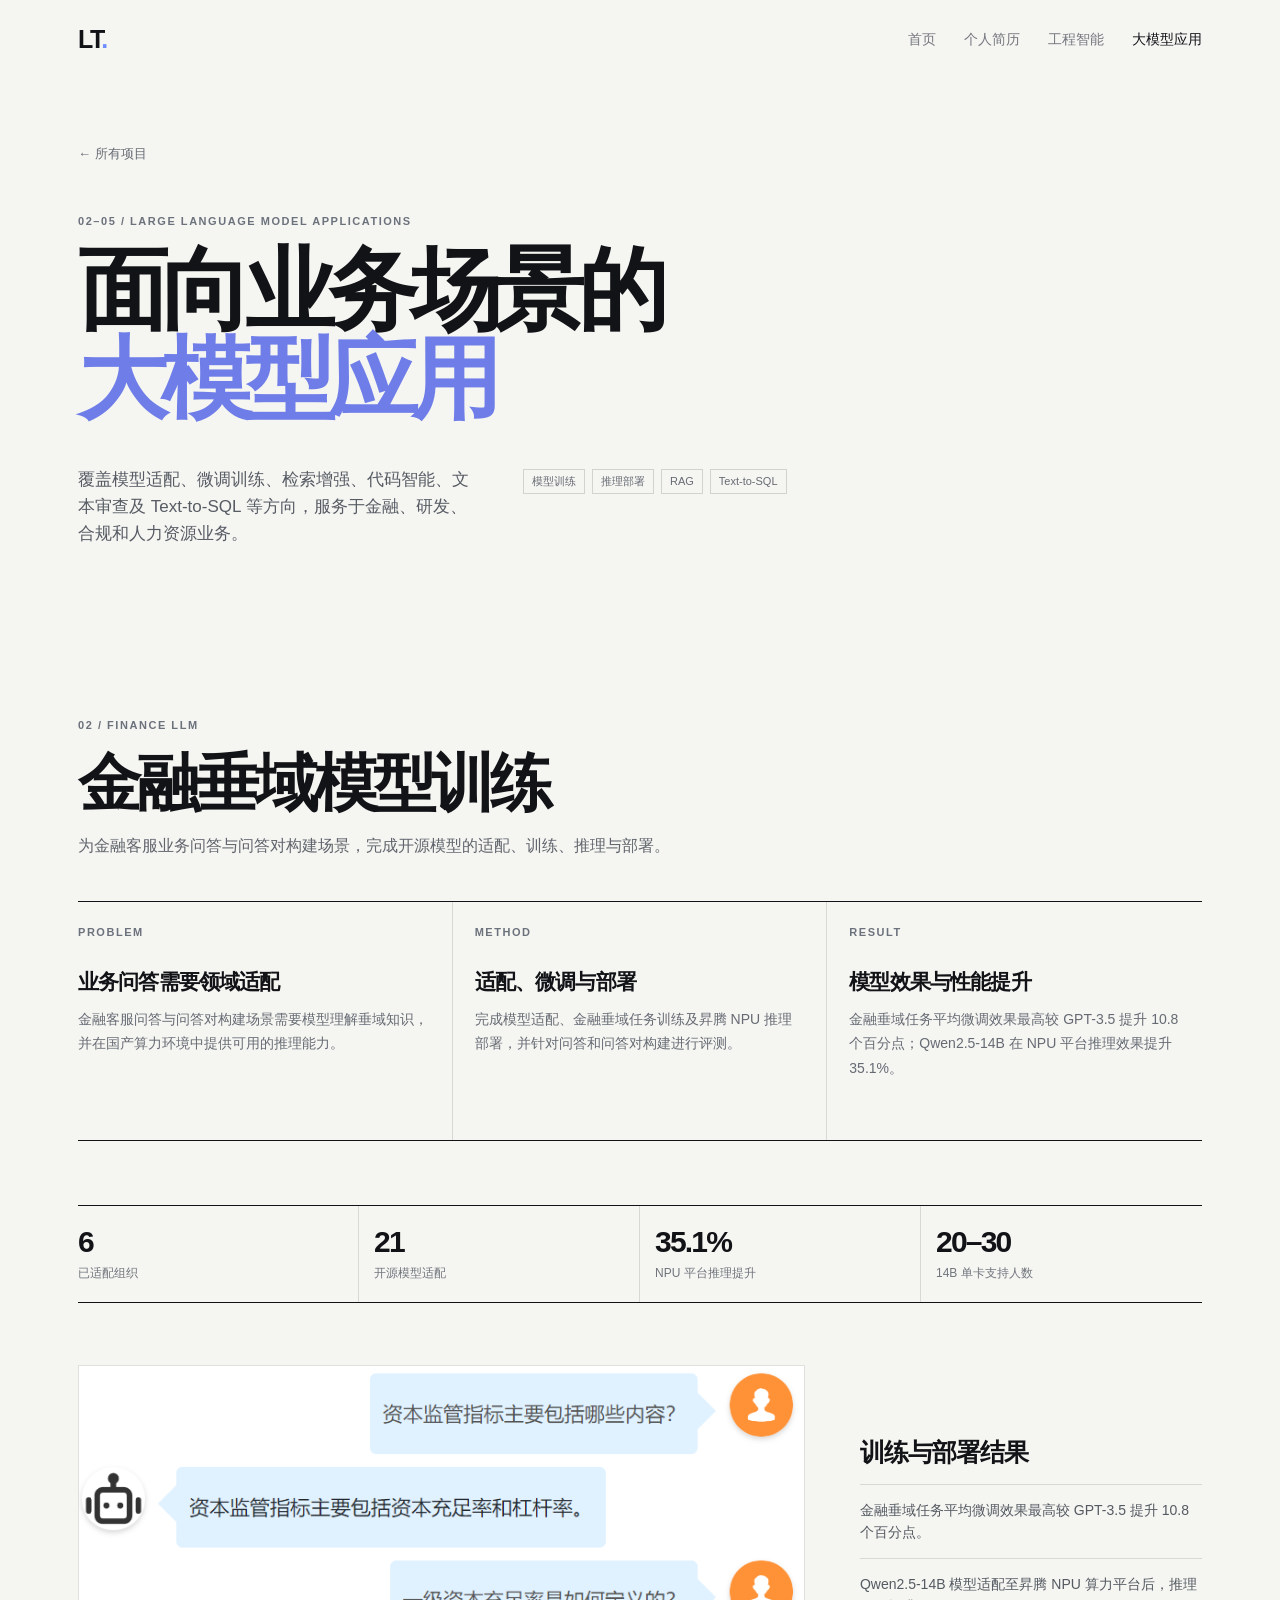
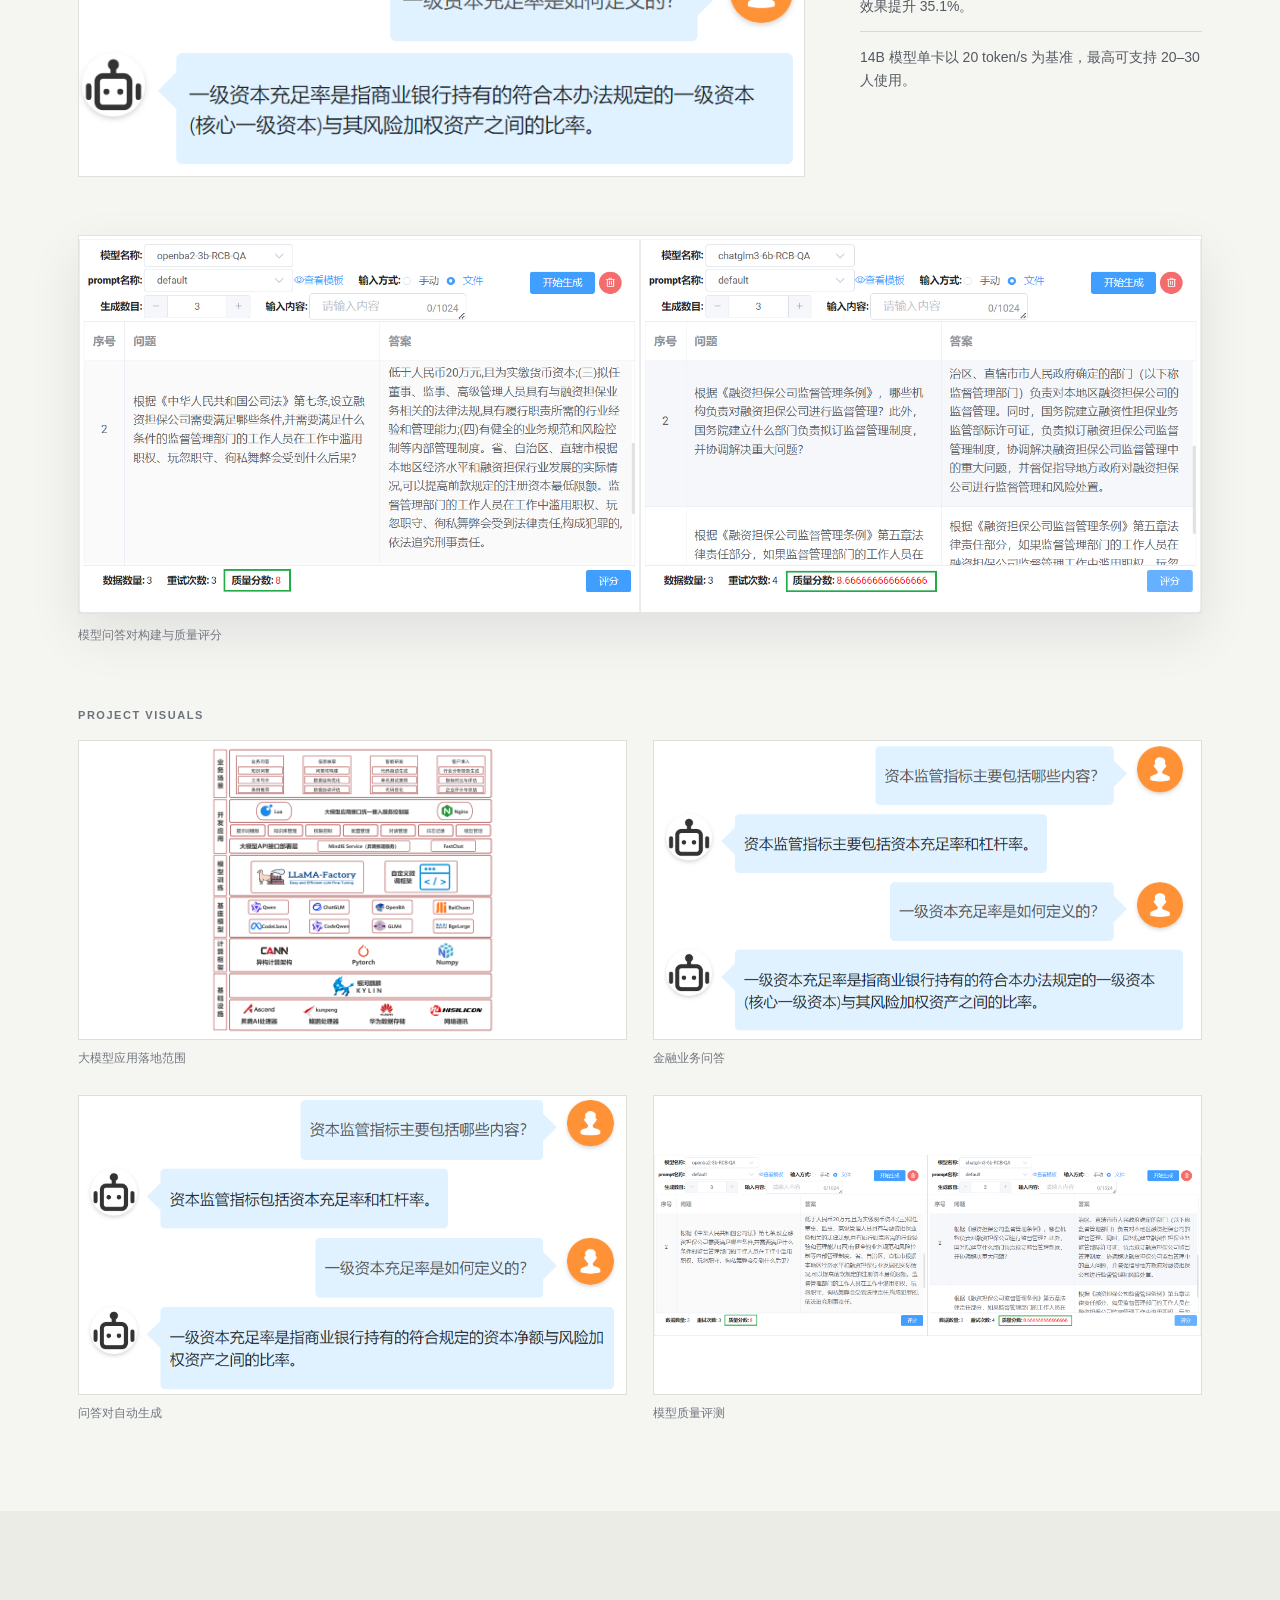
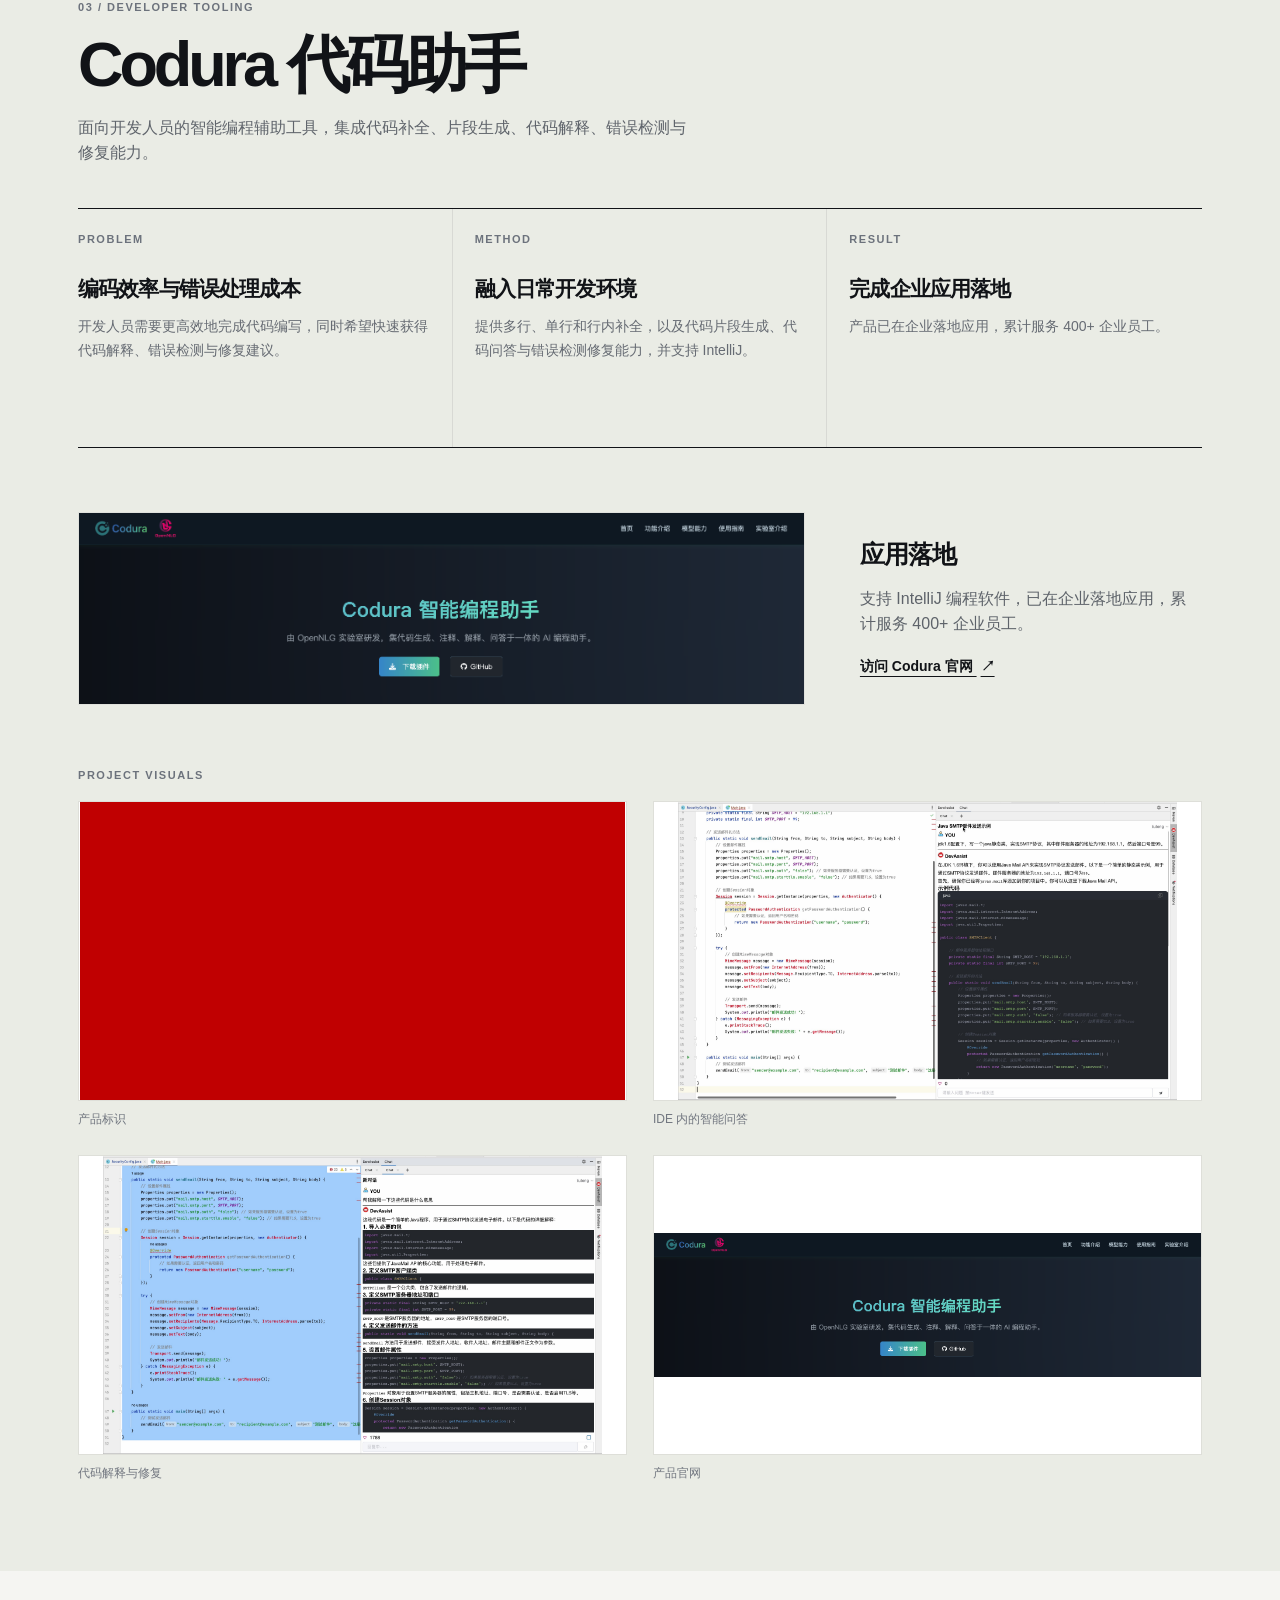
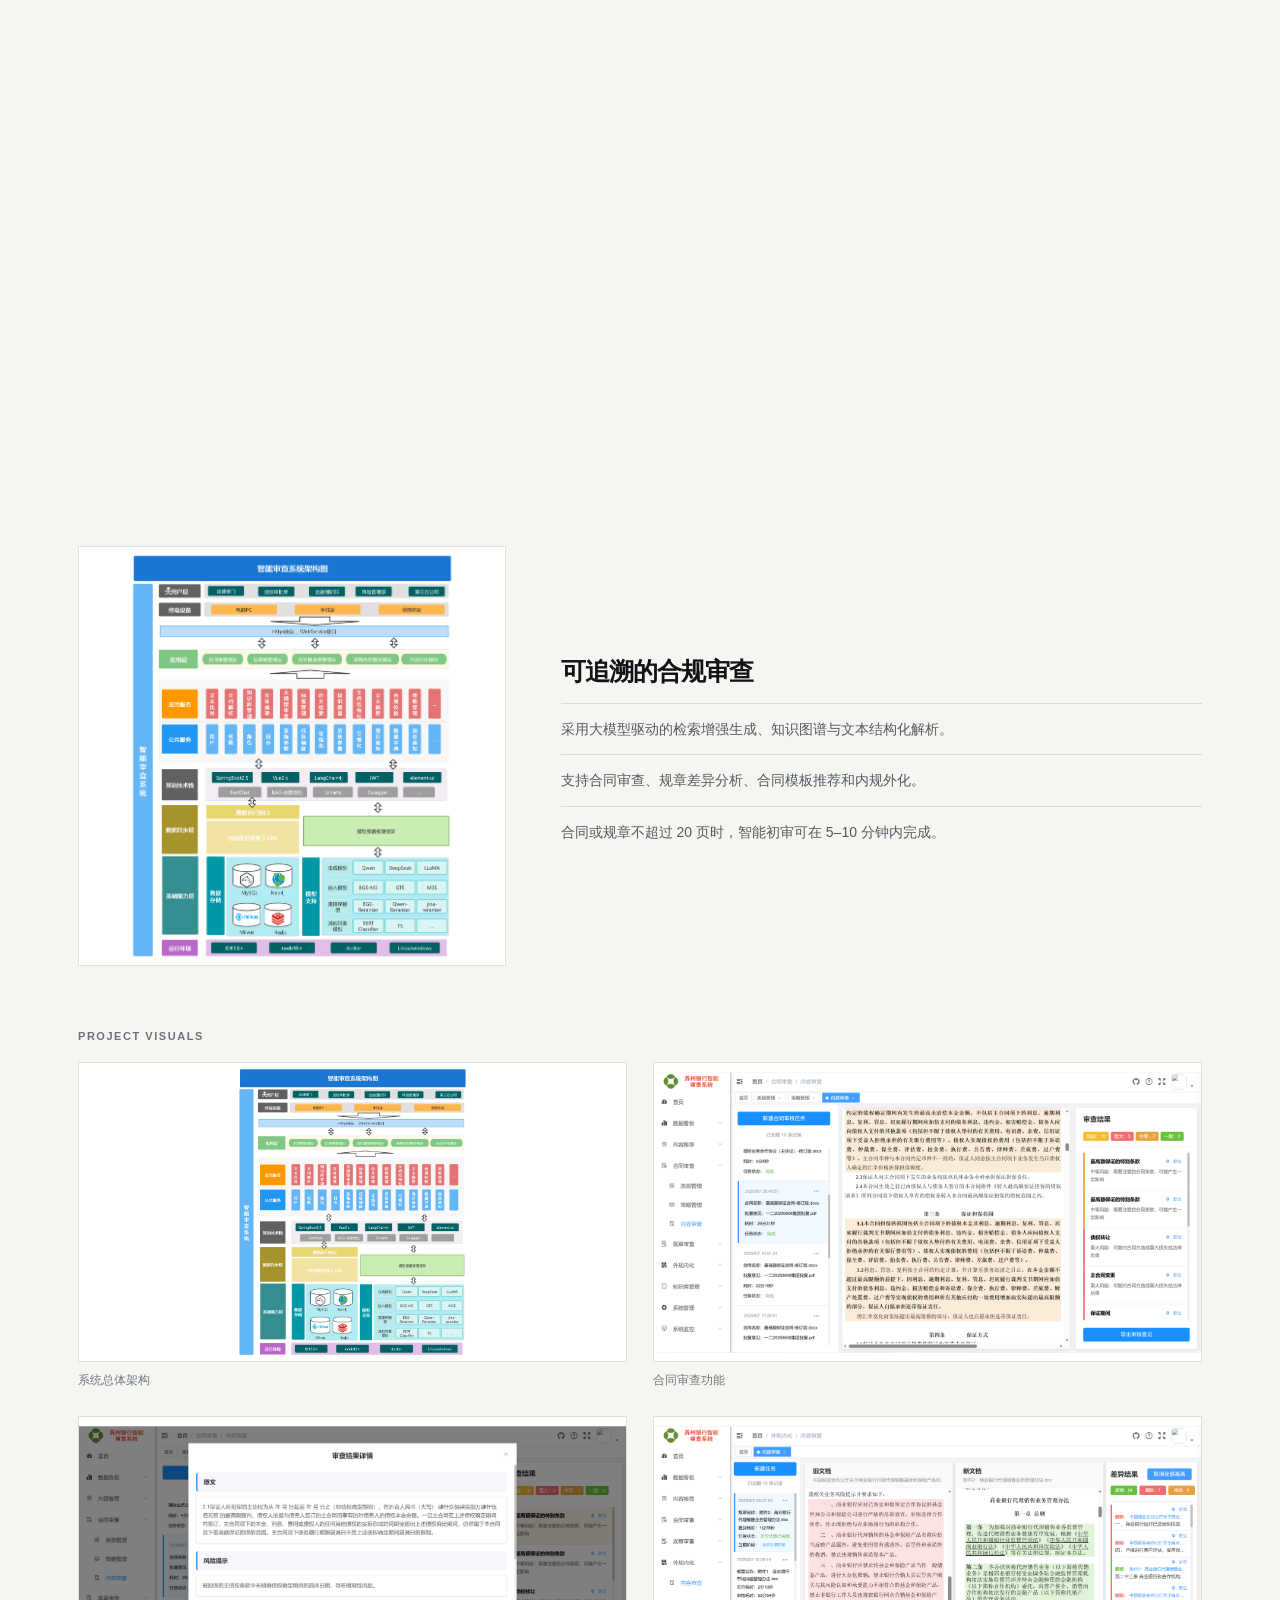
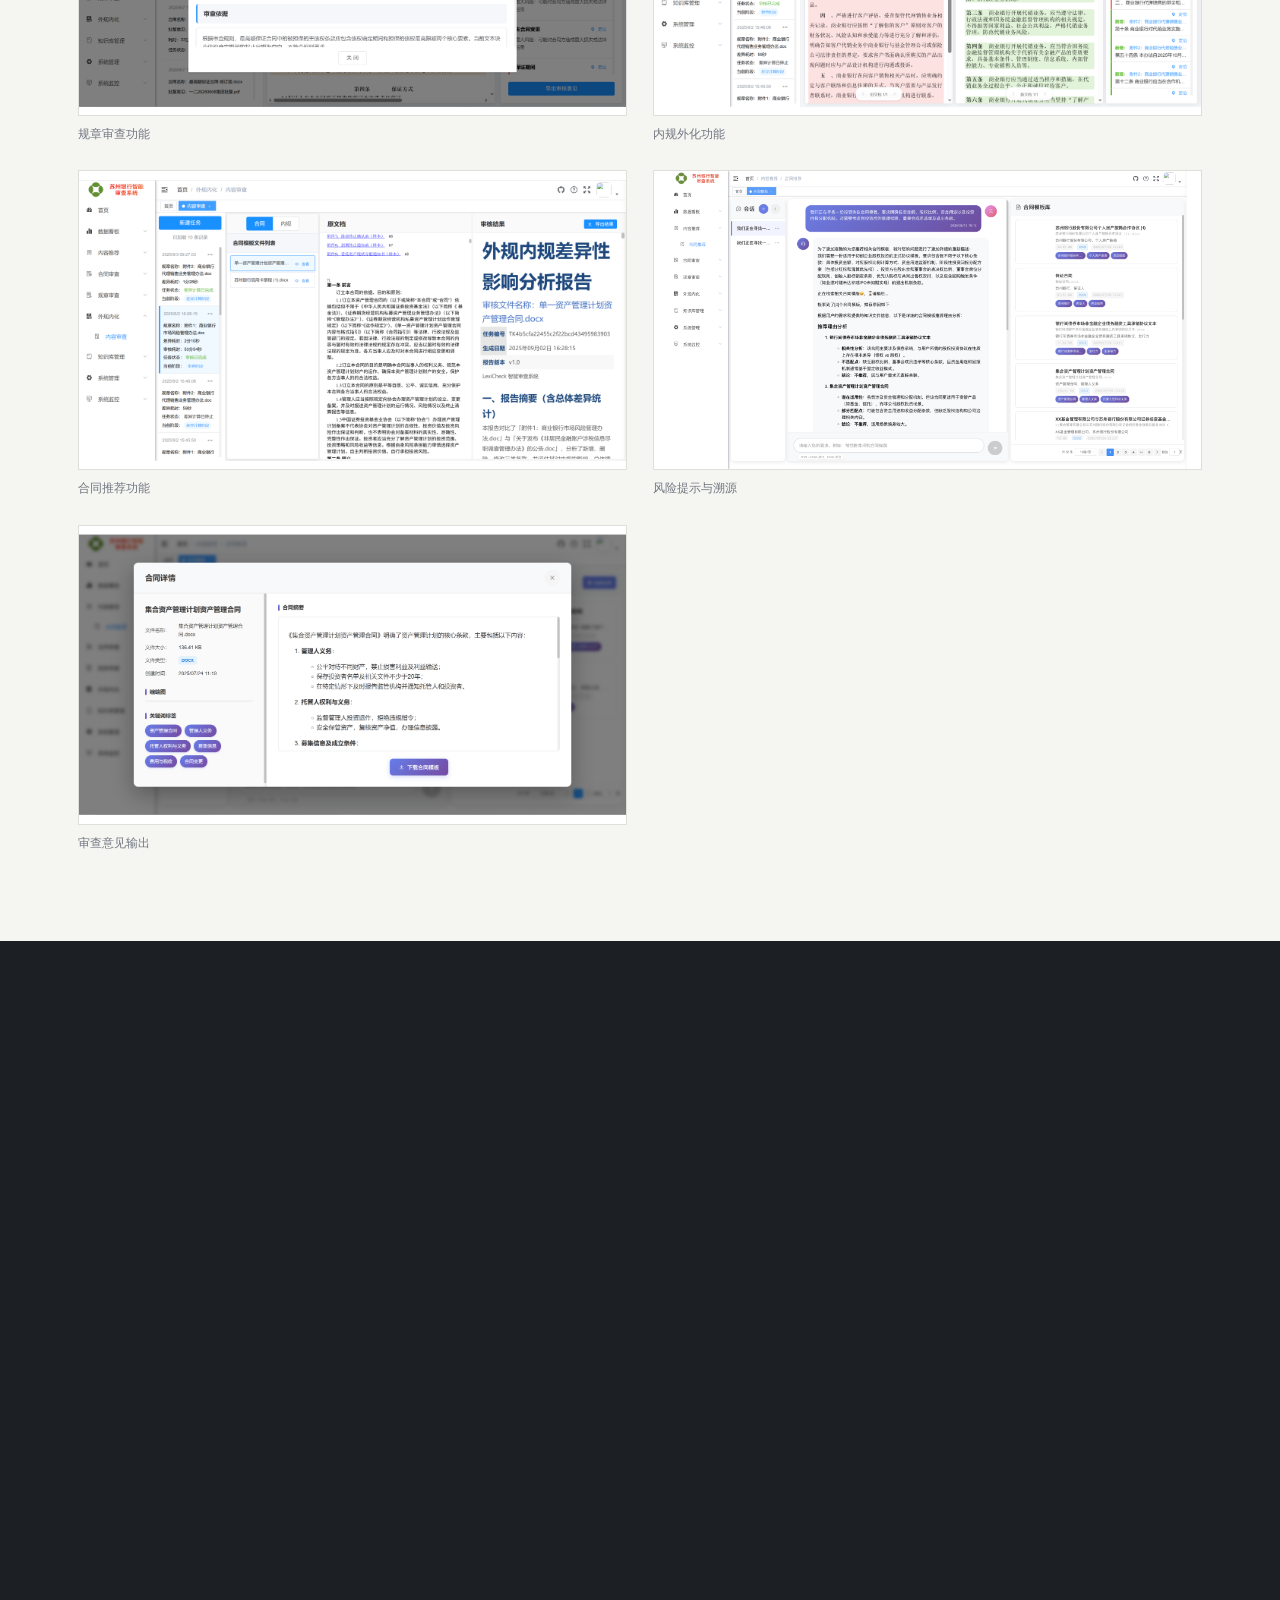
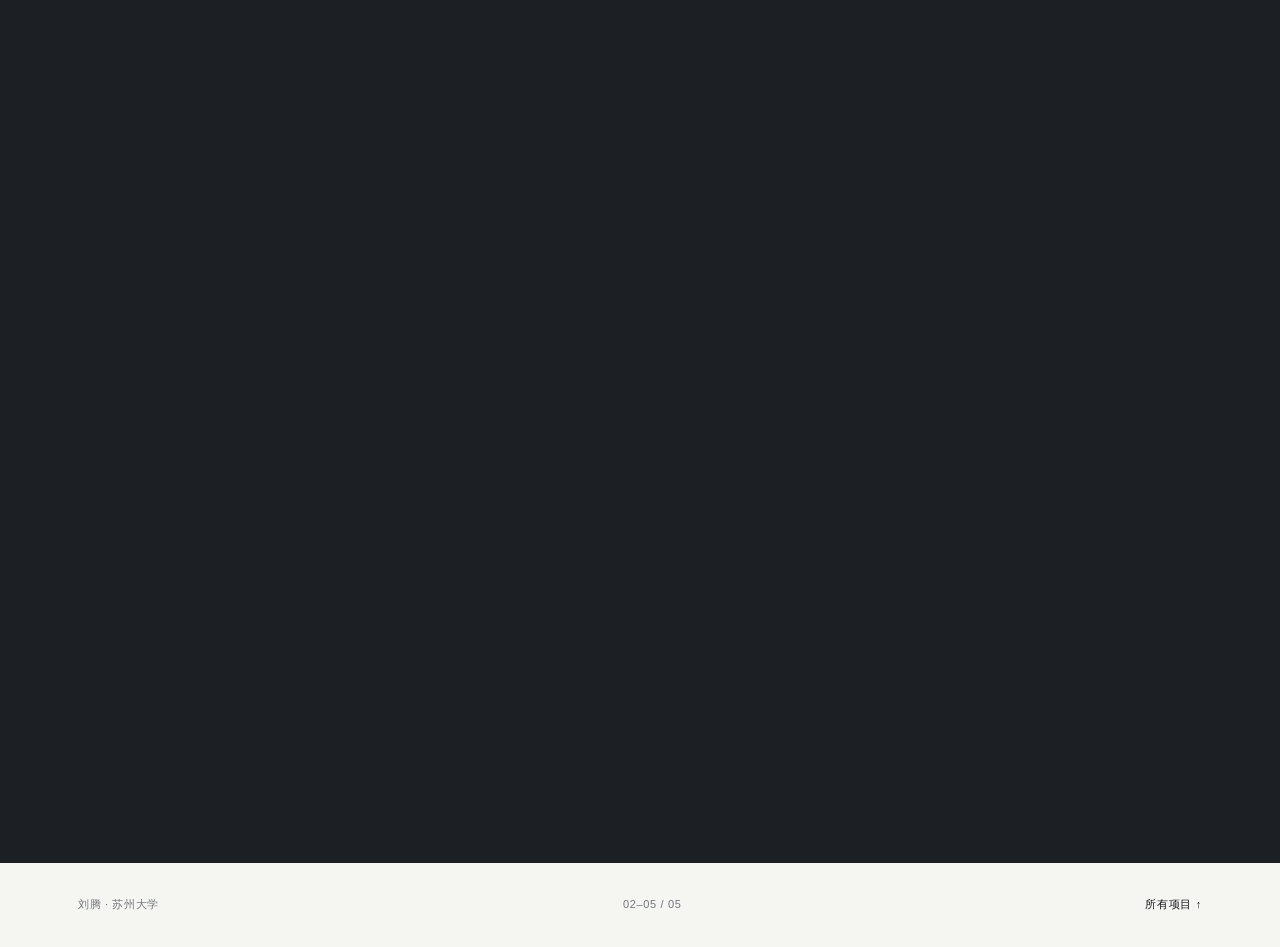
==== commit 44cf183d: "first commit" ====
--- a/ai-projects.html
+++ b/ai-projects.html
@@ -6,13 +6,14 @@
     <meta name="description" content="刘腾的大模型应用项目：金融垂域模型训练、Codura 代码助手、智能审查系统和 AI 智能人才引擎。" />
     <title>大模型应用项目｜刘腾作品集</title>
     <link rel="stylesheet" href="assets/css/style.css" />
+    <link rel="stylesheet" href="assets/css/overrides.css" />
     <script defer src="assets/js/main.js"></script>
   </head>
   <body class="detail-page ai-page">
     <header class="site-header">
       <a class="brand" href="index.html" aria-label="返回首页">LT<span>.</span></a>
       <button class="menu-toggle" type="button" aria-label="打开导航" aria-expanded="false">菜单</button>
-      <nav class="site-nav" aria-label="主导航"><a href="index.html">首页</a><a href="cad-system.html">工程智能</a><a class="active" href="ai-projects.html">大模型应用</a></nav>
+      <nav class="site-nav" aria-label="主导航"><a href="index.html">首页</a><a href="resume.html">个人简历</a><a href="cad-system.html">工程智能</a><a class="active" href="ai-projects.html">大模型应用</a></nav>
     </header>
     <main>
       <section class="detail-hero section-wrap">
@@ -24,17 +25,18 @@
 
       <article class="feature-project section-wrap" id="finance">
         <div class="feature-heading reveal"><p class="eyebrow">02 / FINANCE LLM</p><h2>金融垂域模型训练</h2><p>为金融客服业务问答与问答对构建场景，完成开源模型的适配、训练、推理与部署。</p></div>
+        <div class="pmr-grid reveal" aria-label="金融垂域模型的问题、方法与结果"><article><p class="eyebrow">PROBLEM</p><h3>业务问答需要领域适配</h3><p>金融客服问答与问答对构建场景需要模型理解垂域知识，并在国产算力环境中提供可用的推理能力。</p></article><article><p class="eyebrow">METHOD</p><h3>适配、微调与部署</h3><p>完成模型适配、金融垂域任务训练及昇腾 NPU 推理部署，并针对问答和问答对构建进行评测。</p></article><article><p class="eyebrow">RESULT</p><h3>模型效果与性能提升</h3><p>金融垂域任务平均微调效果最高较 GPT-3.5 提升 10.8 个百分点；Qwen2.5-14B 在 NPU 平台推理效果提升 35.1%。</p></article></div>
         <div class="metric-strip reveal"><div><strong>6</strong><span>已适配组织</span></div><div><strong>21</strong><span>开源模型适配</span></div><div><strong>35.1%</strong><span>NPU 平台推理提升</span></div><div><strong>20–30</strong><span>14B 单卡支持人数</span></div></div>
         <div class="content-split reveal"><img src="assets/images/finance-qa.png" alt="金融业务问答示例" /><div><h3>训练与部署结果</h3><ul class="plain-list"><li>金融垂域任务平均微调效果最高较 GPT-3.5 提升 10.8 个百分点。</li><li>Qwen2.5-14B 模型适配至昇腾 NPU 算力平台后，推理效果提升 35.1%。</li><li>14B 模型单卡以 20 token/s 为基准，最高可支持 20–30 人使用。</li></ul></div></div>
         <figure class="wide-image reveal"><img src="assets/images/finance-evaluation.png" alt="金融模型问答对生成的评测界面" /><figcaption>模型问答对构建与质量评分</figcaption></figure>
         <div class="project-gallery compact-gallery reveal"><p class="eyebrow">PROJECT VISUALS</p><div class="gallery-grid"><figure><img loading="lazy" src="assets/images/llm-4.png" alt="大模型端到端应用落地示意" /><figcaption>大模型应用落地范围</figcaption></figure><figure><img loading="lazy" src="assets/images/llm-5.png" alt="金融业务问答对话示例" /><figcaption>金融业务问答</figcaption></figure><figure><img loading="lazy" src="assets/images/llm-6.png" alt="金融问答生成界面" /><figcaption>问答对自动生成</figcaption></figure><figure><img loading="lazy" src="assets/images/llm-7.png" alt="金融模型质量评分界面" /><figcaption>模型质量评测</figcaption></figure></div></div>
       </article>
 
-      <article class="feature-project soft-bg" id="codura"><div class="section-wrap"><div class="feature-heading reveal"><p class="eyebrow">03 / DEVELOPER TOOLING</p><h2>Codura 代码助手</h2><p>面向开发人员的智能编程辅助工具，集成代码补全、片段生成、代码解释、错误检测与修复能力。</p></div><div class="content-split reveal"><img src="assets/images/codura-hero.png" alt="Codura 智能编程助手官网界面" /><div><h3>应用落地</h3><p>支持 IntelliJ 编程软件，已在企业落地应用，累计服务 400+ 企业员工。</p><a class="text-link" href="https://xunmenglt.github.io/codura-website" target="_blank" rel="noopener">访问 Codura 官网 <span>↗</span></a></div></div><div class="project-gallery compact-gallery reveal"><p class="eyebrow">PROJECT VISUALS</p><div class="gallery-grid"><figure><img loading="lazy" src="assets/images/llm-8.png" alt="Codura 标识素材" /><figcaption>产品标识</figcaption></figure><figure><img loading="lazy" src="assets/images/llm-9.jpeg" alt="Codura 代码助手在开发环境中的使用界面" /><figcaption>IDE 内的智能问答</figcaption></figure><figure><img loading="lazy" src="assets/images/llm-10.jpeg" alt="Codura 代码助手功能演示" /><figcaption>代码解释与修复</figcaption></figure><figure><img loading="lazy" src="assets/images/llm-11.png" alt="Codura 官网首屏" /><figcaption>产品官网</figcaption></figure></div></div></div></article>
+      <article class="feature-project soft-bg" id="codura"><div class="section-wrap"><div class="feature-heading reveal"><p class="eyebrow">03 / DEVELOPER TOOLING</p><h2>Codura 代码助手</h2><p>面向开发人员的智能编程辅助工具，集成代码补全、片段生成、代码解释、错误检测与修复能力。</p></div><div class="pmr-grid reveal" aria-label="Codura 的问题、方法与结果"><article><p class="eyebrow">PROBLEM</p><h3>编码效率与错误处理成本</h3><p>开发人员需要更高效地完成代码编写，同时希望快速获得代码解释、错误检测与修复建议。</p></article><article><p class="eyebrow">METHOD</p><h3>融入日常开发环境</h3><p>提供多行、单行和行内补全，以及代码片段生成、代码问答与错误检测修复能力，并支持 IntelliJ。</p></article><article><p class="eyebrow">RESULT</p><h3>完成企业应用落地</h3><p>产品已在企业落地应用，累计服务 400+ 企业员工。</p></article></div><div class="content-split reveal"><img src="assets/images/codura-hero.png" alt="Codura 智能编程助手官网界面" /><div><h3>应用落地</h3><p>支持 IntelliJ 编程软件，已在企业落地应用，累计服务 400+ 企业员工。</p><a class="text-link" href="https://xunmenglt.github.io/codura-website" target="_blank" rel="noopener">访问 Codura 官网 <span>↗</span></a></div></div><div class="project-gallery compact-gallery reveal"><p class="eyebrow">PROJECT VISUALS</p><div class="gallery-grid"><figure><img loading="lazy" src="assets/images/llm-8.png" alt="Codura 标识素材" /><figcaption>产品标识</figcaption></figure><figure><img loading="lazy" src="assets/images/llm-9.jpeg" alt="Codura 代码助手在开发环境中的使用界面" /><figcaption>IDE 内的智能问答</figcaption></figure><figure><img loading="lazy" src="assets/images/llm-10.jpeg" alt="Codura 代码助手功能演示" /><figcaption>代码解释与修复</figcaption></figure><figure><img loading="lazy" src="assets/images/llm-11.png" alt="Codura 官网首屏" /><figcaption>产品官网</figcaption></figure></div></div></div></article>
 
-      <article class="feature-project section-wrap" id="compliance"><div class="feature-heading reveal"><p class="eyebrow">04 / COMPLIANCE AI</p><h2>智能审查系统</h2><p>服务于治理、风险、合规领域的制度文件、合同条款及内部政策审查。</p></div><div class="content-split reverse reveal"><img src="assets/images/compliance-architecture.png" alt="智能审查系统架构图" /><div><h3>可追溯的合规审查</h3><ul class="plain-list"><li>采用大模型驱动的检索增强生成、知识图谱与文本结构化解析。</li><li>支持合同审查、规章差异分析、合同模板推荐和内规外化。</li><li>合同或规章不超过 20 页时，智能初审可在 5–10 分钟内完成。</li></ul></div></div><div class="project-gallery compact-gallery reveal"><p class="eyebrow">PROJECT VISUALS</p><div class="gallery-grid"><figure><img loading="lazy" src="assets/images/llm-12.png" alt="智能审查系统总体架构图" /><figcaption>系统总体架构</figcaption></figure><figure><img loading="lazy" src="assets/images/llm-13.png" alt="智能审查系统功能界面一" /><figcaption>合同审查功能</figcaption></figure><figure><img loading="lazy" src="assets/images/llm-14.png" alt="智能审查系统功能界面二" /><figcaption>规章审查功能</figcaption></figure><figure><img loading="lazy" src="assets/images/llm-15.png" alt="智能审查系统功能界面三" /><figcaption>内规外化功能</figcaption></figure><figure><img loading="lazy" src="assets/images/llm-16.png" alt="智能审查系统功能界面四" /><figcaption>合同推荐功能</figcaption></figure><figure><img loading="lazy" src="assets/images/llm-17.png" alt="智能审查系统功能界面五" /><figcaption>风险提示与溯源</figcaption></figure><figure><img loading="lazy" src="assets/images/llm-18.png" alt="智能审查系统功能界面六" /><figcaption>审查意见输出</figcaption></figure></div></div></article>
+      <article class="feature-project section-wrap" id="compliance"><div class="feature-heading reveal"><p class="eyebrow">04 / COMPLIANCE AI</p><h2>智能审查系统</h2><p>服务于治理、风险、合规领域的制度文件、合同条款及内部政策审查。</p></div><div class="pmr-grid reveal" aria-label="智能审查系统的问题、方法与结果"><article><p class="eyebrow">PROBLEM</p><h3>传统审查依赖经验</h3><p>合同、规章和内部政策审查存在效率低、标准不统一、风险逻辑不易追溯等问题。</p></article><article><p class="eyebrow">METHOD</p><h3>检索增强与可追溯审查</h3><p>结合大模型驱动的 RAG、知识图谱、文本结构化解析和块级可追溯审查机制，覆盖合同审查与规章差异分析。</p></article><article><p class="eyebrow">RESULT</p><h3>缩短初审周期</h3><p>合同或规章不超过 20 页时，智能初审可在 5–10 分钟内完成，并输出风险提示与审查意见。</p></article></div><div class="content-split reverse reveal"><img src="assets/images/compliance-architecture.png" alt="智能审查系统架构图" /><div><h3>可追溯的合规审查</h3><ul class="plain-list"><li>采用大模型驱动的检索增强生成、知识图谱与文本结构化解析。</li><li>支持合同审查、规章差异分析、合同模板推荐和内规外化。</li><li>合同或规章不超过 20 页时，智能初审可在 5–10 分钟内完成。</li></ul></div></div><div class="project-gallery compact-gallery reveal"><p class="eyebrow">PROJECT VISUALS</p><div class="gallery-grid"><figure><img loading="lazy" src="assets/images/llm-12.png" alt="智能审查系统总体架构图" /><figcaption>系统总体架构</figcaption></figure><figure><img loading="lazy" src="assets/images/llm-13.png" alt="智能审查系统功能界面一" /><figcaption>合同审查功能</figcaption></figure><figure><img loading="lazy" src="assets/images/llm-14.png" alt="智能审查系统功能界面二" /><figcaption>规章审查功能</figcaption></figure><figure><img loading="lazy" src="assets/images/llm-15.png" alt="智能审查系统功能界面三" /><figcaption>内规外化功能</figcaption></figure><figure><img loading="lazy" src="assets/images/llm-16.png" alt="智能审查系统功能界面四" /><figcaption>合同推荐功能</figcaption></figure><figure><img loading="lazy" src="assets/images/llm-17.png" alt="智能审查系统功能界面五" /><figcaption>风险提示与溯源</figcaption></figure><figure><img loading="lazy" src="assets/images/llm-18.png" alt="智能审查系统功能界面六" /><figcaption>审查意见输出</figcaption></figure></div></div></article>
 
-      <article class="feature-project dark-feature" id="talent"><div class="section-wrap"><div class="feature-heading reveal"><p class="eyebrow">05 / TALENT ANALYTICS</p><h2>AI 智能人才引擎</h2><p>结合 Text-to-SQL 与大语言模型，帮助组织查询并分析人才的绩效、个性特征与行为偏好等数据。</p></div><div class="content-split reveal"><img src="assets/images/talent-chat.png" alt="人才数据查询引擎的对话界面" /><div><h3>可靠查询机制</h3><p>系统将复杂问题拆分为多个子问题，并引入 SQL 生成校验模块，对大模型生成的查询进行多重语义验证。</p><div class="mini-table" role="table" aria-label="人才数据任务回答准确率"><div role="row"><b role="columnheader">方案</b><b role="columnheader">DeepSeek-V3</b><b role="columnheader">Qwen3-32B</b><b role="columnheader">Qwen3-235B</b></div><div role="row"><span role="cell">DAIL-SQL</span><span role="cell">85%</span><span role="cell">70%</span><span role="cell">90%</span></div><div role="row"><span role="cell">Ours</span><span role="cell">100%</span><span role="cell">80%</span><span role="cell">90%</span></div></div></div></div><div class="project-gallery compact-gallery reveal"><p class="eyebrow">PROJECT VISUALS</p><div class="gallery-grid"><figure><img loading="lazy" src="assets/images/llm-19.png" alt="AI 智能人才引擎对话界面" /><figcaption>自然语言数据查询</figcaption></figure><figure><img loading="lazy" src="assets/images/llm-20.png" alt="AI 智能人才引擎 SQL 查询界面" /><figcaption>Text-to-SQL 结果验证</figcaption></figure></div></div></div></article>
+      <article class="feature-project dark-feature" id="talent"><div class="section-wrap"><div class="feature-heading reveal"><p class="eyebrow">05 / TALENT ANALYTICS</p><h2>AI 智能人才引擎</h2><p>结合 Text-to-SQL 与大语言模型，帮助组织查询并分析人才的绩效、个性特征与行为偏好等数据。</p></div><div class="pmr-grid reveal" aria-label="AI 智能人才引擎的问题、方法与结果"><article><p class="eyebrow">PROBLEM</p><h3>复杂人才数据难以直接查询</h3><p>复合型人才问题需要拆解并查询多个数据维度，LLM 生成 SQL 时也可能出现语义偏差或幻觉。</p></article><article><p class="eyebrow">METHOD</p><h3>规划拆解与 SQL 校验</h3><p>通过 Text-to-SQL 与大模型解析问题，自动拆分子问题；再使用错误感知校验和模式感知列名扩展验证查询。</p></article><article><p class="eyebrow">RESULT</p><h3>提高查询回答准确率</h3><p>在行内虚拟数据任务中，系统在 DeepSeek-V3 上达到 100%、Qwen3-32B 上达到 80%、Qwen3-235B 上达到 90% 的回答准确率。</p></article></div><div class="content-split reveal"><img src="assets/images/talent-chat.png" alt="人才数据查询引擎的对话界面" /><div><h3>可靠查询机制</h3><p>系统将复杂问题拆分为多个子问题，并引入 SQL 生成校验模块，对大模型生成的查询进行多重语义验证。</p><div class="mini-table" role="table" aria-label="人才数据任务回答准确率"><div role="row"><b role="columnheader">方案</b><b role="columnheader">DeepSeek-V3</b><b role="columnheader">Qwen3-32B</b><b role="columnheader">Qwen3-235B</b></div><div role="row"><span role="cell">DAIL-SQL</span><span role="cell">85%</span><span role="cell">70%</span><span role="cell">90%</span></div><div role="row"><span role="cell">Ours</span><span role="cell">100%</span><span role="cell">80%</span><span role="cell">90%</span></div></div></div></div><div class="project-gallery compact-gallery reveal"><p class="eyebrow">PROJECT VISUALS</p><div class="gallery-grid"><figure><img loading="lazy" src="assets/images/llm-19.png" alt="AI 智能人才引擎对话界面" /><figcaption>自然语言数据查询</figcaption></figure><figure><img loading="lazy" src="assets/images/llm-20.png" alt="AI 智能人才引擎 SQL 查询界面" /><figcaption>Text-to-SQL 结果验证</figcaption></figure></div></div></div></article>
     </main>
     <footer class="site-footer"><span>刘腾 · 苏州大学</span><span>02–05 / 05</span><a href="index.html#projects">所有项目 ↑</a></footer>
   </body>
--- a/assets/css/overrides.css
+++ b/assets/css/overrides.css
@@ -0,0 +1,441 @@
+/* Small layout refinements kept separate from the shared stylesheet. */
+.home-hero h1 {
+  font-size: clamp(48px, 6vw, 82px);
+}
+
+.profile-strip {
+  display: grid;
+  grid-template-columns: 1fr 1fr 1fr 36px;
+  gap: 24px;
+  padding-top: 27px;
+  padding-bottom: 27px;
+  border-top: 1px solid var(--ink);
+  border-bottom: 1px solid var(--ink);
+}
+
+.profile-strip .eyebrow {
+  margin-bottom: 7px;
+}
+
+.profile-strip strong,
+.profile-strip span,
+.profile-strip a:not(.profile-arrow) {
+  display: block;
+}
+
+.profile-strip strong {
+  font-size: 16px;
+}
+
+.profile-strip span,
+.profile-strip a:not(.profile-arrow) {
+  color: var(--muted);
+  font-size: 13px;
+}
+
+.profile-arrow {
+  align-self: center;
+  font-size: 28px;
+}
+
+.resume-preview {
+  display: grid;
+  grid-template-columns: 1fr 1fr;
+  gap: 40px;
+  padding-top: 86px;
+  padding-bottom: 92px;
+}
+
+.resume-preview h2 {
+  margin: 0;
+  font-size: clamp(34px, 4vw, 55px);
+  line-height: 1.05;
+  letter-spacing: -0.06em;
+}
+
+.resume-preview p:not(.eyebrow) {
+  max-width: 500px;
+  margin: 3px 0 23px;
+  color: var(--muted);
+}
+
+.resume-hero {
+  display: flex;
+  justify-content: space-between;
+  align-items: end;
+  min-height: 460px;
+  padding-top: 84px;
+  padding-bottom: 70px;
+  border-bottom: 1px solid var(--ink);
+}
+
+.resume-hero h1 {
+  margin: 0;
+  font-size: clamp(66px, 10vw, 136px);
+  line-height: .9;
+  letter-spacing: -.09em;
+}
+
+.resume-position {
+  margin: 21px 0 0;
+  color: var(--muted);
+  font-size: 17px;
+}
+
+.resume-contact {
+  display: flex;
+  gap: 20px;
+  margin-top: 18px;
+  font-size: 14px;
+  text-decoration: underline;
+  text-underline-offset: 4px;
+}
+
+.portrait {
+  width: 180px;
+  height: 220px;
+  object-fit: cover;
+  object-position: center top;
+  filter: saturate(.86);
+}
+
+.resume-section {
+  display: grid;
+  grid-template-columns: 240px 1fr;
+  gap: 30px;
+  padding-top: 73px;
+  padding-bottom: 73px;
+  border-bottom: 1px solid var(--line);
+}
+
+.resume-section-label h2 {
+  margin: 0;
+  font-size: 25px;
+  line-height: 1.15;
+  letter-spacing: -.045em;
+}
+
+.resume-content h3 {
+  margin: 0;
+  font-size: 20px;
+  line-height: 1.35;
+  letter-spacing: -.035em;
+}
+
+.timeline-list article {
+  display: flex;
+  justify-content: space-between;
+  gap: 24px;
+  padding: 0 0 27px;
+  margin-bottom: 27px;
+  border-bottom: 1px solid var(--line);
+}
+
+.timeline-list article:last-child {
+  border-bottom: 0;
+  margin-bottom: 0;
+}
+
+.timeline-list p,
+.experience-list > article > p,
+.research-card > p,
+.award-card p {
+  margin: 7px 0 0;
+  color: var(--muted);
+}
+
+.timeline-list time,
+.experience-list time {
+  flex: none;
+  color: #6e737a;
+  font: 12px/1.5 ui-monospace, SFMono-Regular, monospace;
+}
+
+.highlight-line {
+  color: var(--ink)!important;
+}
+
+.experience-list > article {
+  padding-bottom: 42px;
+  margin-bottom: 43px;
+  border-bottom: 1px solid var(--line);
+}
+
+.experience-list > article:last-child {
+  margin-bottom: 0;
+  padding-bottom: 0;
+  border-bottom: 0;
+}
+
+.experience-list header {
+  display: flex;
+  justify-content: space-between;
+  gap: 22px;
+}
+
+.experience-list .eyebrow {
+  margin-bottom: 9px;
+}
+
+.experience-list ul {
+  padding-left: 19px;
+  margin: 20px 0 22px;
+}
+
+.experience-list li {
+  margin: 8px 0;
+  color: #535960;
+  font-size: 14px;
+}
+
+.research-card {
+  padding: 28px 30px 31px;
+  background: #e9ebe4;
+}
+
+.research-card h3 {
+  max-width: 800px;
+}
+
+.research-result {
+  color: var(--ink)!important;
+}
+
+.award-card {
+  padding-bottom: 32px;
+  border-bottom: 1px solid var(--line);
+}
+
+.award-card strong {
+  display: block;
+  margin-top: 16px;
+  font-size: 26px;
+  letter-spacing: -.05em;
+}
+
+.skills-grid {
+  display: grid;
+  grid-template-columns: .7fr 1.3fr;
+  gap: 30px;
+  padding-top: 30px;
+}
+
+.skills-grid p:last-child {
+  margin: 0;
+  color: #535960;
+}
+
+.project-gallery {
+  padding-bottom: 86px;
+}
+
+.pmr-grid {
+  display: grid;
+  grid-template-columns: repeat(3, minmax(0, 1fr));
+  gap: 0;
+  margin: 0 0 64px;
+  border-top: 1px solid var(--ink);
+  border-bottom: 1px solid var(--ink);
+}
+
+.pmr-grid article {
+  min-height: 238px;
+  padding: 22px 22px 25px 0;
+  border-right: 1px solid var(--line);
+}
+
+.pmr-grid article + article {
+  padding-left: 22px;
+}
+
+.pmr-grid article:last-child {
+  border-right: 0;
+}
+
+.pmr-grid .eyebrow {
+  margin-bottom: 28px;
+}
+
+.pmr-grid h3 {
+  margin: 0 0 12px;
+  font-size: 21px;
+  line-height: 1.2;
+  letter-spacing: -0.04em;
+}
+
+.pmr-grid p:last-child {
+  margin: 0;
+  color: var(--muted);
+  font-size: 14px;
+  line-height: 1.75;
+}
+
+.dark-feature .pmr-grid {
+  border-color: #5a6067;
+}
+
+.dark-feature .pmr-grid article {
+  border-color: #5a6067;
+}
+
+.dark-feature .pmr-grid p:last-child {
+  color: #c8cdd2;
+}
+
+.project-gallery h2 {
+  max-width: 500px;
+  margin: 0 0 12px;
+  font-size: clamp(32px, 4vw, 52px);
+  line-height: 1.05;
+  letter-spacing: -0.06em;
+}
+
+.gallery-intro {
+  max-width: 570px;
+  margin: 0 0 35px;
+  color: var(--muted);
+}
+
+.gallery-grid {
+  display: grid;
+  grid-template-columns: repeat(2, minmax(0, 1fr));
+  gap: 26px;
+}
+
+.gallery-grid figure {
+  margin: 0;
+}
+
+.gallery-grid img {
+  width: 100%;
+  height: 300px;
+  border: 1px solid #dedfd9;
+  background: #fff;
+  object-fit: contain;
+}
+
+.gallery-grid figcaption {
+  margin-top: 9px;
+  color: #727780;
+  font-size: 12px;
+}
+
+.compact-gallery {
+  margin-top: 62px;
+  padding-bottom: 0;
+}
+
+.compact-gallery .gallery-grid {
+  grid-template-columns: repeat(2, minmax(0, 1fr));
+}
+
+.dark-feature .gallery-grid img {
+  border-color: #454b52;
+}
+
+.dark-feature .gallery-grid figcaption {
+  color: #c3c9cf;
+}
+
+@media (max-width: 760px) {
+  .home-hero h1 em {
+    display: block;
+  }
+
+  .project-gallery {
+    padding-bottom: 64px;
+  }
+
+  .profile-strip,
+  .resume-preview {
+    grid-template-columns: 1fr;
+    gap: 20px;
+  }
+
+  .profile-arrow {
+    display: none;
+  }
+
+  .resume-preview {
+    padding-top: 64px;
+    padding-bottom: 64px;
+  }
+
+  .resume-hero {
+    min-height: 0;
+    align-items: start;
+    padding-top: 52px;
+    padding-bottom: 48px;
+  }
+
+  .portrait {
+    width: 110px;
+    height: 140px;
+  }
+
+  .resume-position {
+    font-size: 14px;
+  }
+
+  .resume-contact {
+    flex-direction: column;
+    gap: 4px;
+    font-size: 12px;
+  }
+
+  .resume-section {
+    grid-template-columns: 1fr;
+    gap: 25px;
+    padding-top: 52px;
+    padding-bottom: 52px;
+  }
+
+  .timeline-list article,
+  .experience-list header {
+    flex-direction: column;
+    gap: 12px;
+  }
+
+  .experience-list li {
+    font-size: 13px;
+  }
+
+  .research-card {
+    padding: 23px 20px;
+  }
+
+  .skills-grid {
+    grid-template-columns: 1fr;
+  }
+
+  .pmr-grid {
+    grid-template-columns: 1fr;
+    margin-bottom: 45px;
+  }
+
+  .pmr-grid article,
+  .pmr-grid article + article {
+    min-height: 0;
+    padding: 19px 0;
+    border-right: 0;
+    border-bottom: 1px solid var(--line);
+  }
+
+  .pmr-grid article:last-child {
+    border-bottom: 0;
+  }
+
+  .pmr-grid .eyebrow {
+    margin-bottom: 14px;
+  }
+
+  .gallery-grid,
+  .compact-gallery .gallery-grid {
+    grid-template-columns: 1fr;
+    gap: 22px;
+  }
+
+  .gallery-grid img {
+    height: 240px;
+  }
+}
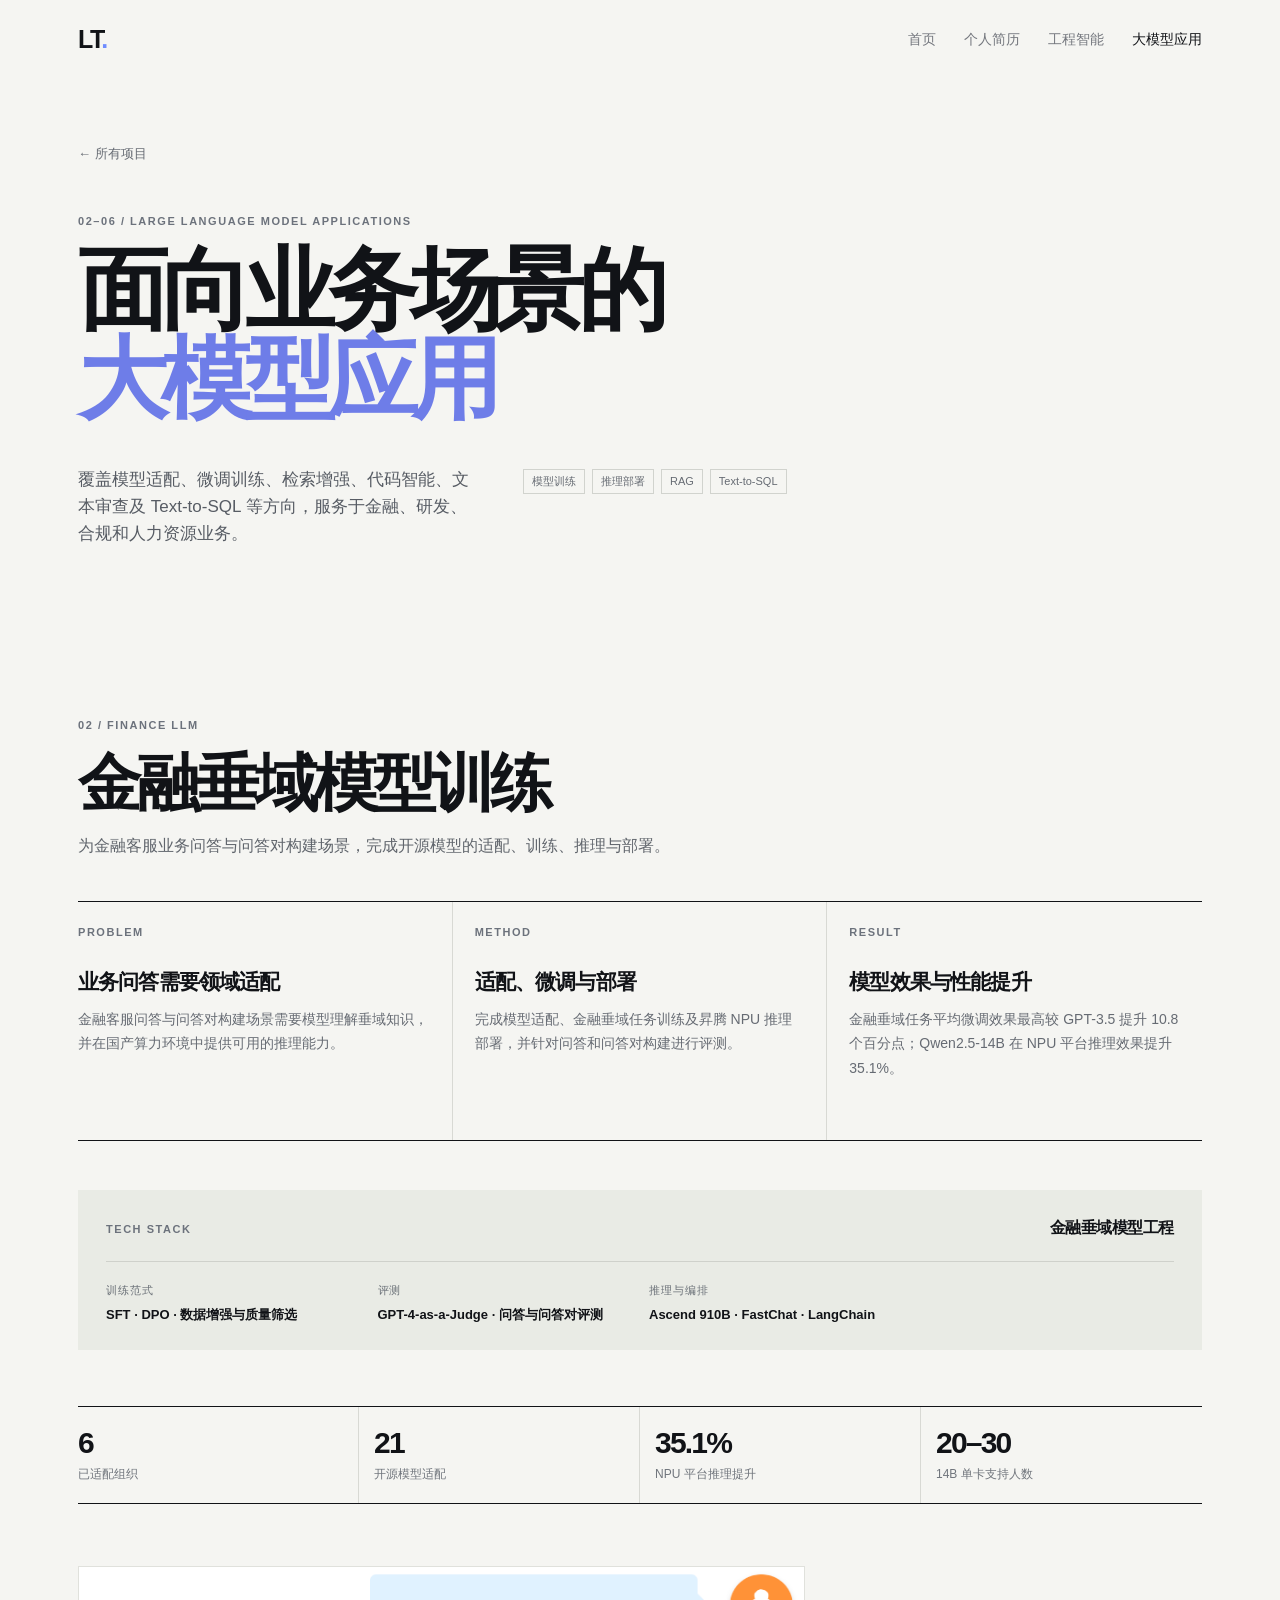
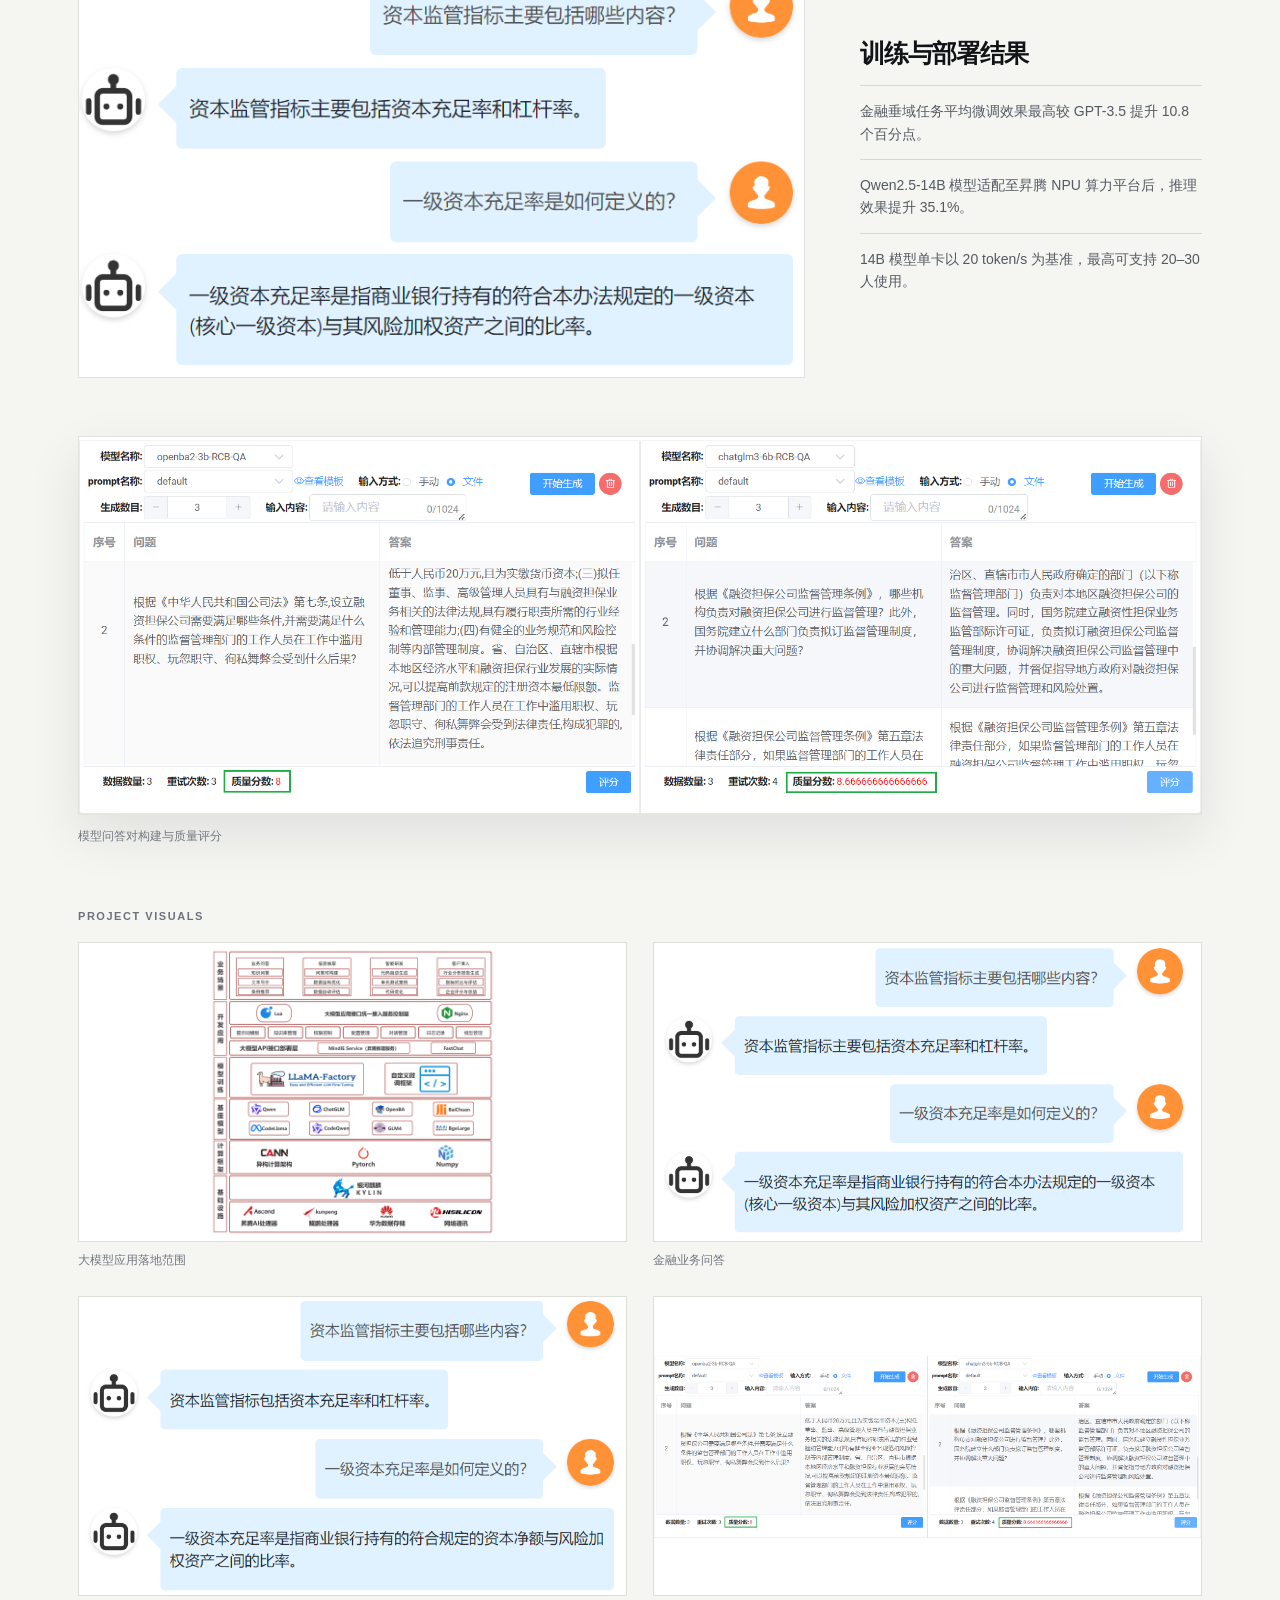
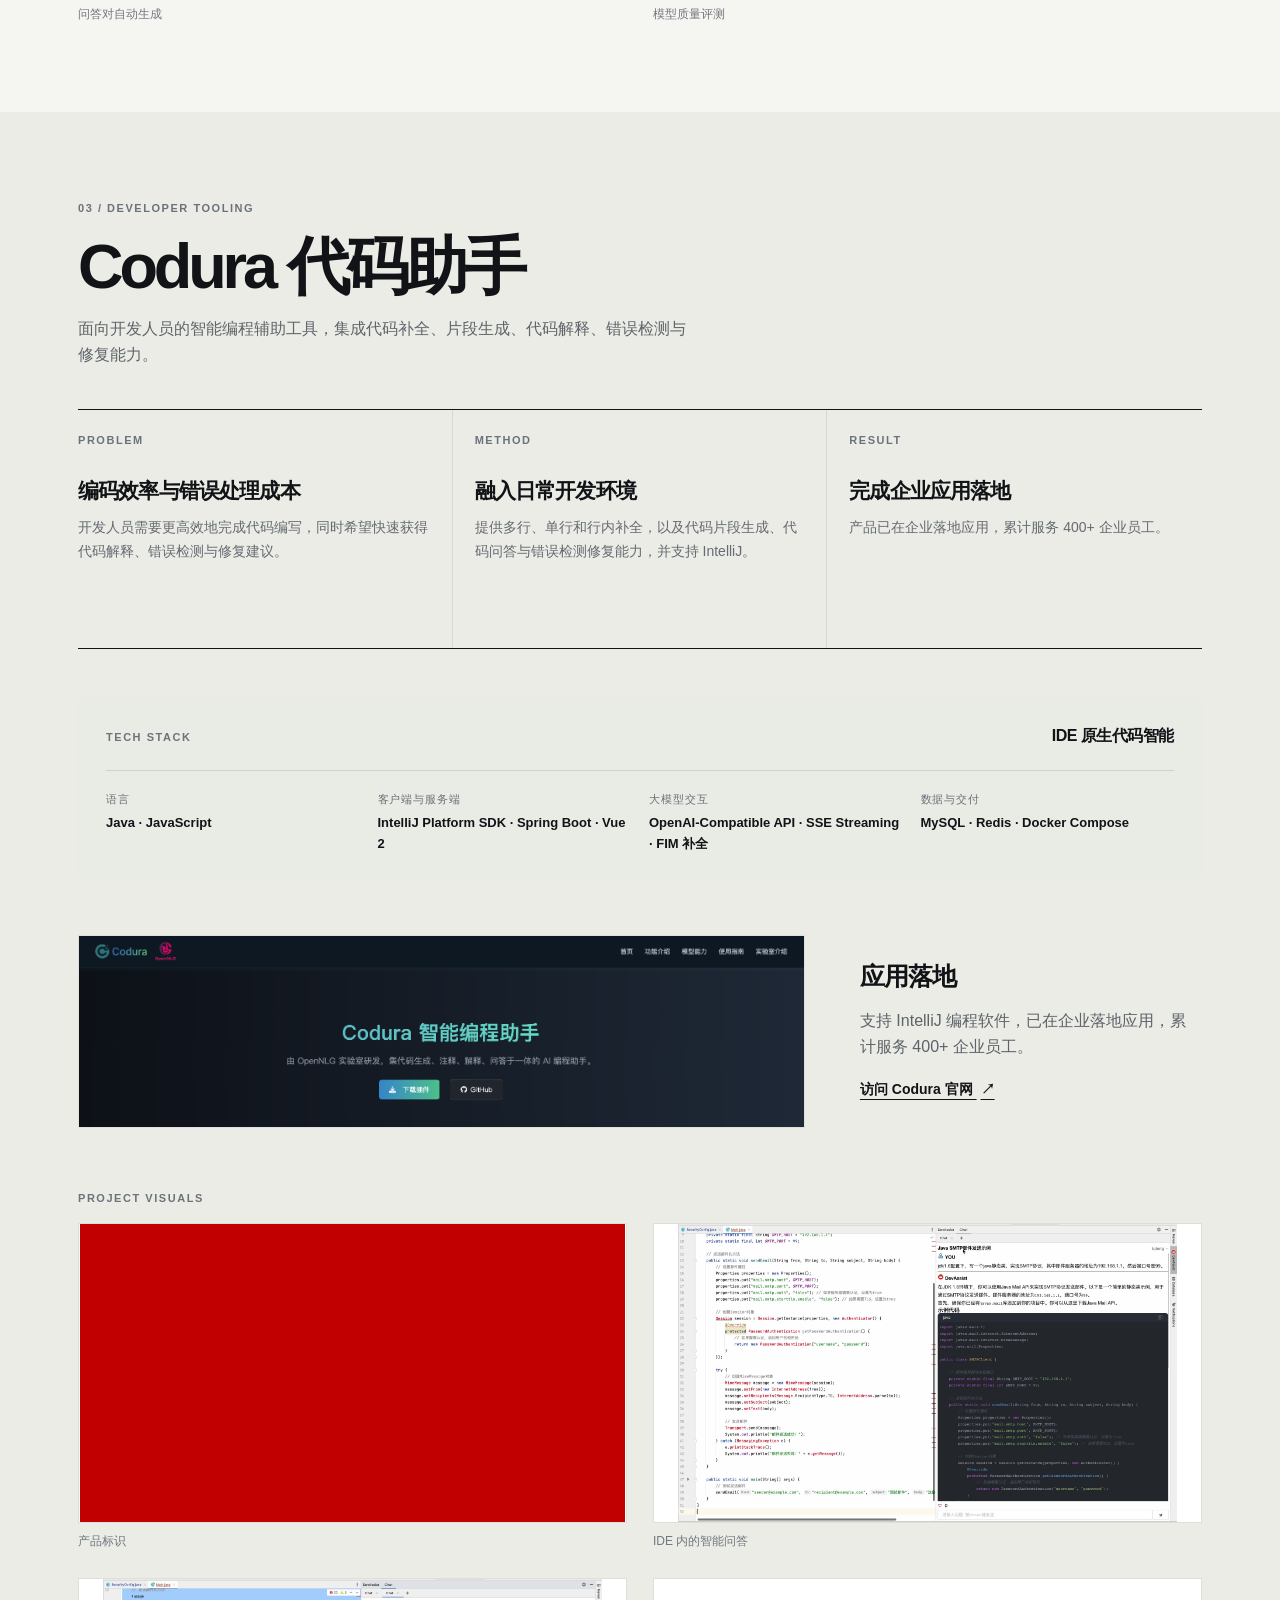
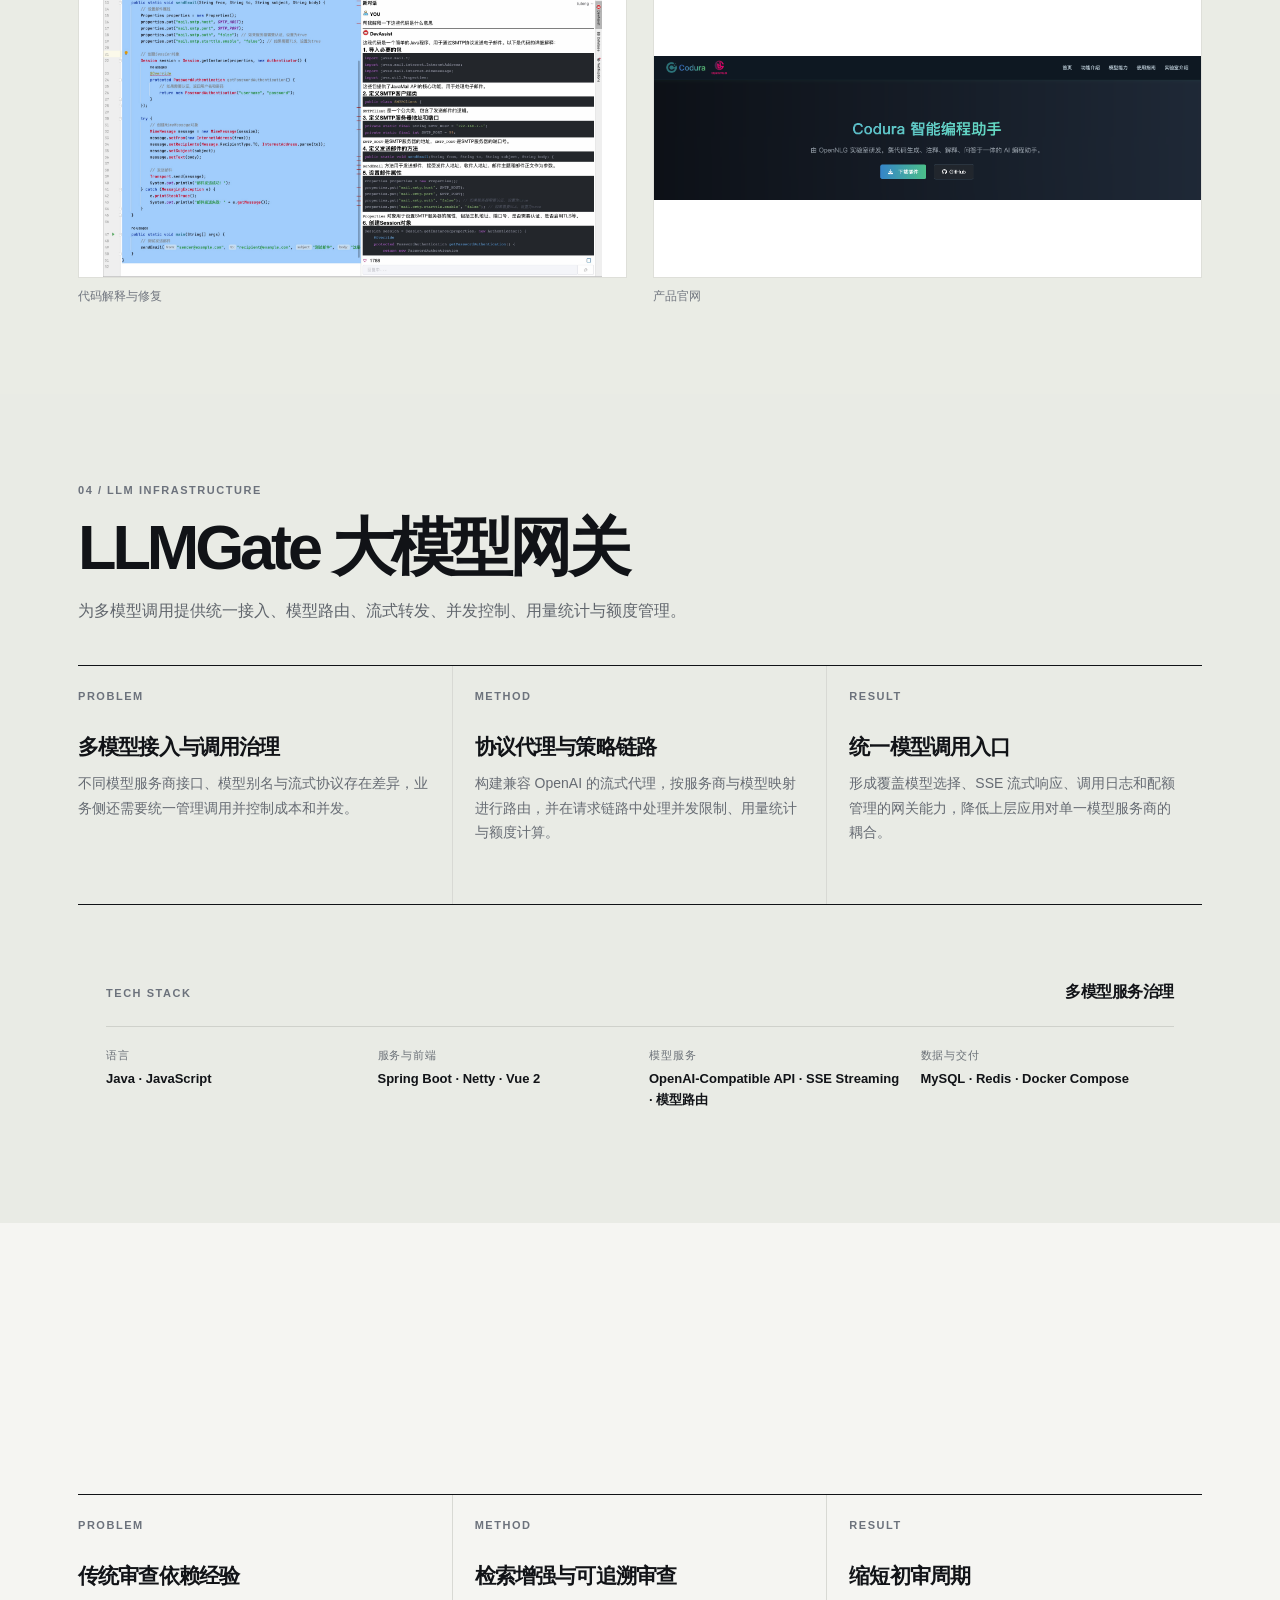
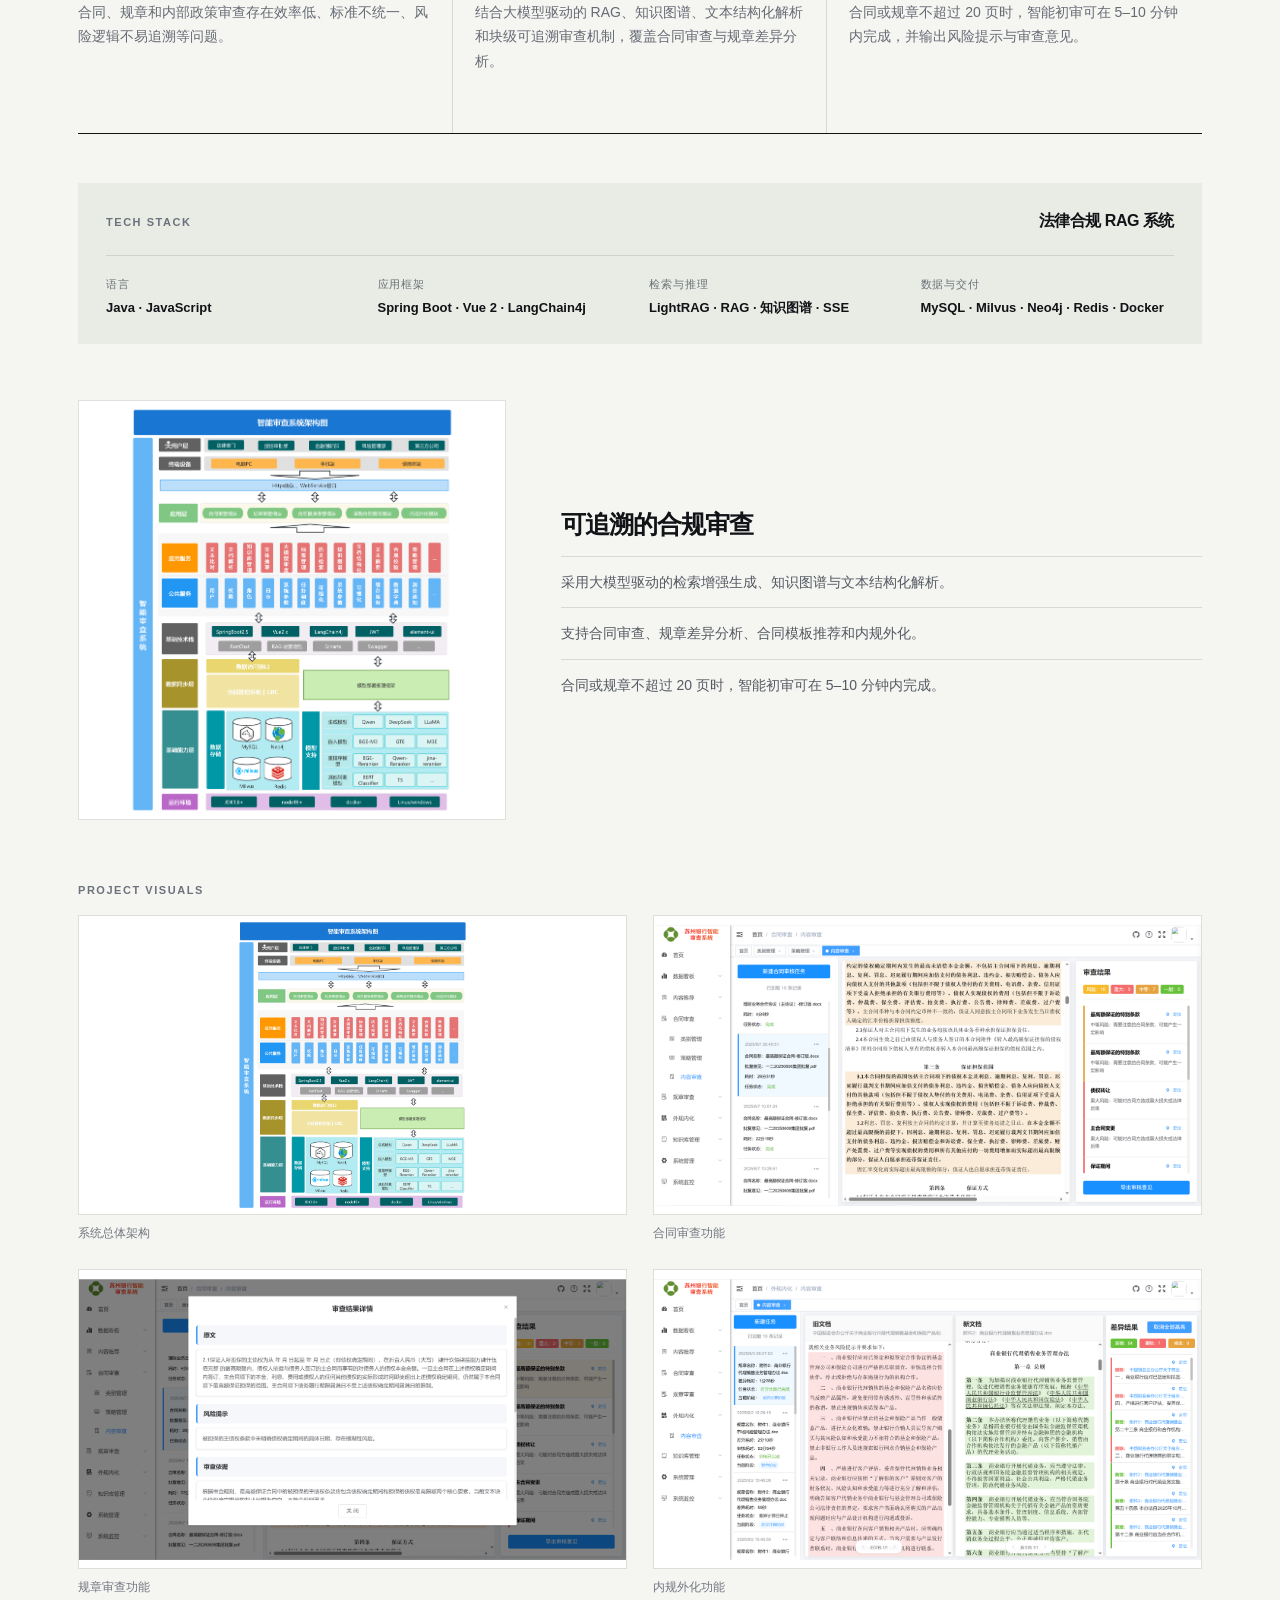
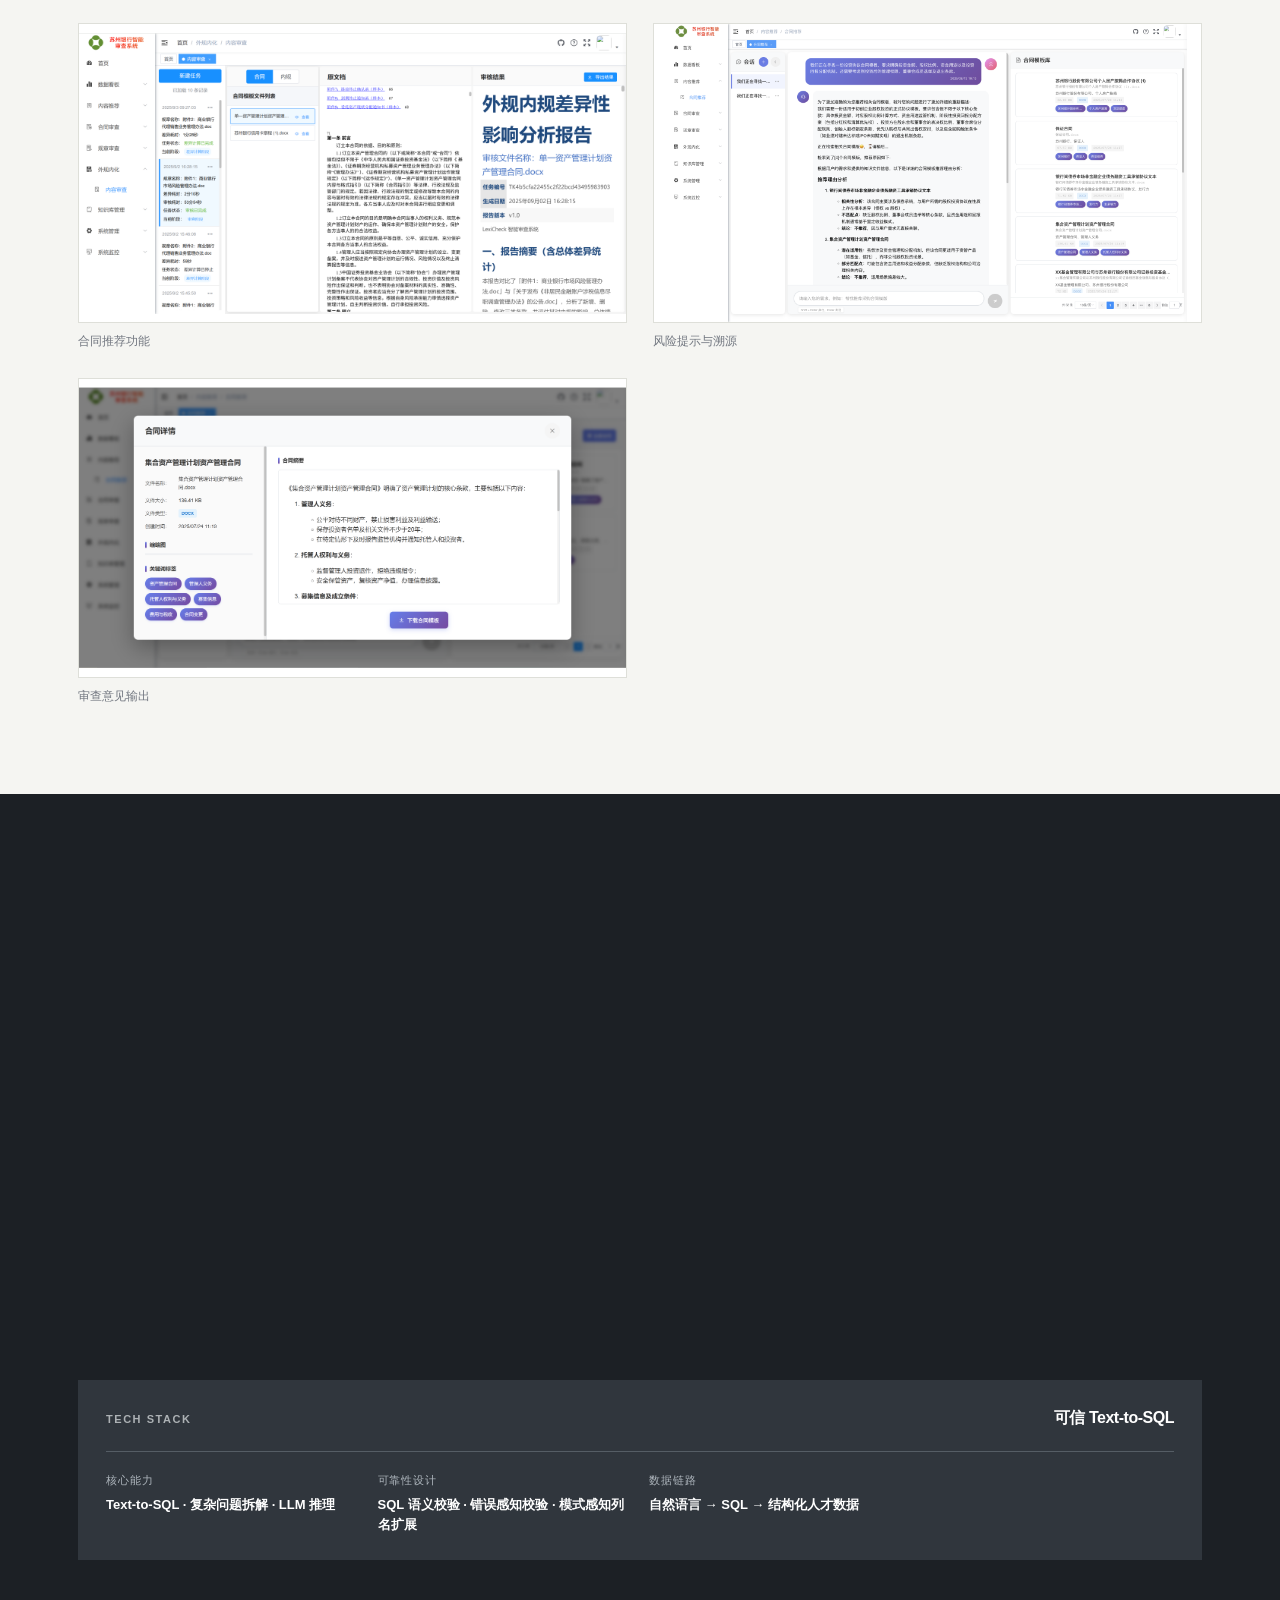
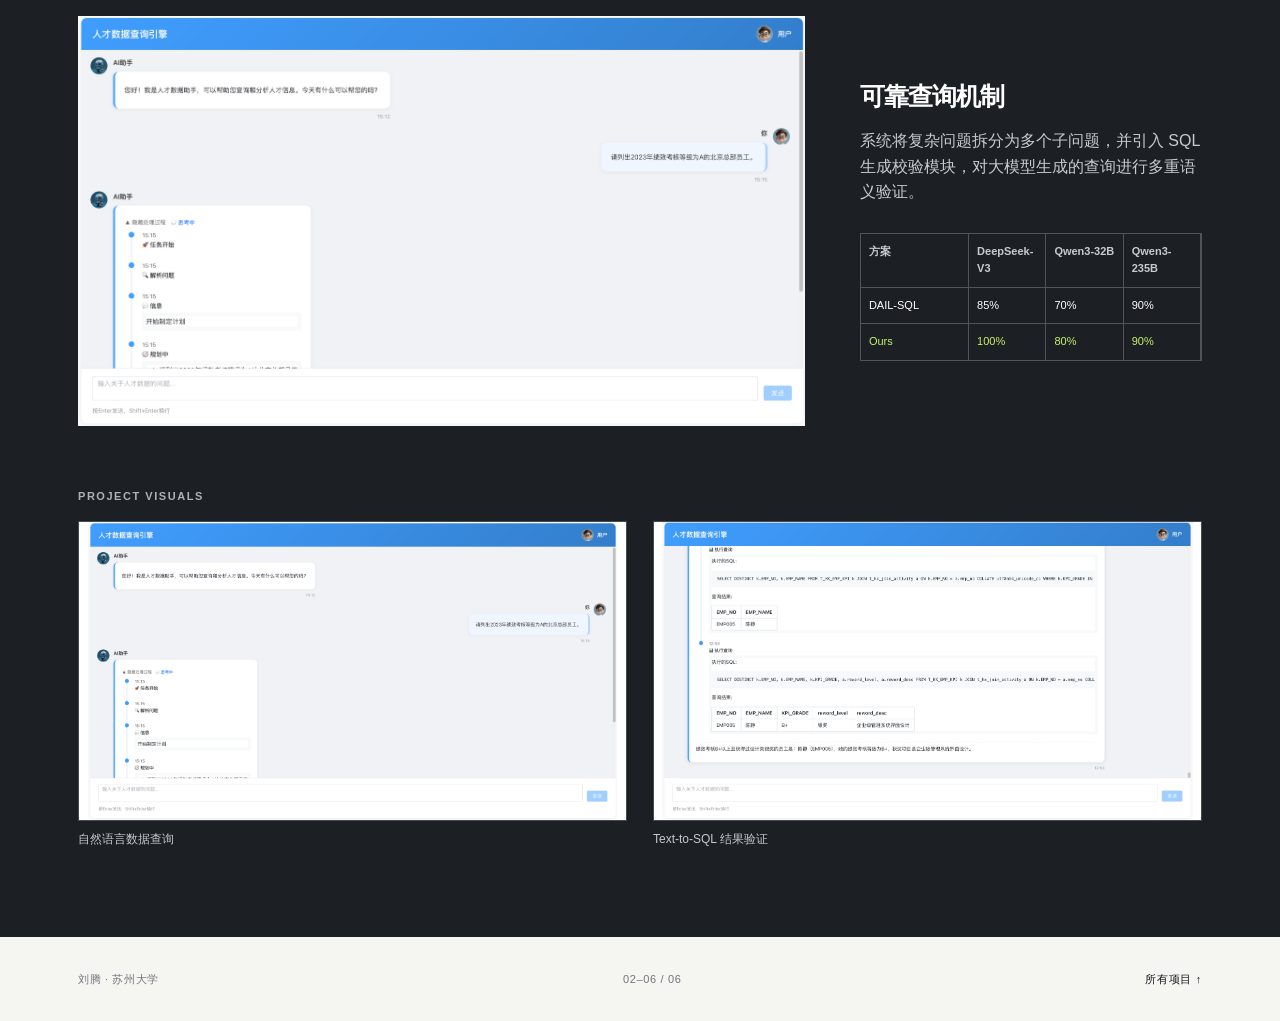
==== commit cd484935: "first commit" ====
--- a/ai-projects.html
+++ b/ai-projects.html
@@ -8,6 +8,7 @@
     <link rel="stylesheet" href="assets/css/style.css" />
     <link rel="stylesheet" href="assets/css/overrides.css" />
     <script defer src="assets/js/main.js"></script>
+    <script defer src="assets/js/tech-stacks.js"></script>
   </head>
   <body class="detail-page ai-page">
     <header class="site-header">
@@ -18,7 +19,7 @@
     <main>
       <section class="detail-hero section-wrap">
         <a class="back-link" href="index.html#projects">← 所有项目</a>
-        <p class="eyebrow">02–05 / LARGE LANGUAGE MODEL APPLICATIONS</p>
+        <p class="eyebrow">02–06 / LARGE LANGUAGE MODEL APPLICATIONS</p>
         <h1>面向业务场景的<br /><em>大模型应用</em></h1>
         <div class="detail-lead"><p>覆盖模型适配、微调训练、检索增强、代码智能、文本审查及 Text-to-SQL 等方向，服务于金融、研发、合规和人力资源业务。</p><ul class="tag-list"><li>模型训练</li><li>推理部署</li><li>RAG</li><li>Text-to-SQL</li></ul></div>
       </section>
@@ -38,6 +39,6 @@
 
       <article class="feature-project dark-feature" id="talent"><div class="section-wrap"><div class="feature-heading reveal"><p class="eyebrow">05 / TALENT ANALYTICS</p><h2>AI 智能人才引擎</h2><p>结合 Text-to-SQL 与大语言模型，帮助组织查询并分析人才的绩效、个性特征与行为偏好等数据。</p></div><div class="pmr-grid reveal" aria-label="AI 智能人才引擎的问题、方法与结果"><article><p class="eyebrow">PROBLEM</p><h3>复杂人才数据难以直接查询</h3><p>复合型人才问题需要拆解并查询多个数据维度，LLM 生成 SQL 时也可能出现语义偏差或幻觉。</p></article><article><p class="eyebrow">METHOD</p><h3>规划拆解与 SQL 校验</h3><p>通过 Text-to-SQL 与大模型解析问题，自动拆分子问题；再使用错误感知校验和模式感知列名扩展验证查询。</p></article><article><p class="eyebrow">RESULT</p><h3>提高查询回答准确率</h3><p>在行内虚拟数据任务中，系统在 DeepSeek-V3 上达到 100%、Qwen3-32B 上达到 80%、Qwen3-235B 上达到 90% 的回答准确率。</p></article></div><div class="content-split reveal"><img src="assets/images/talent-chat.png" alt="人才数据查询引擎的对话界面" /><div><h3>可靠查询机制</h3><p>系统将复杂问题拆分为多个子问题，并引入 SQL 生成校验模块，对大模型生成的查询进行多重语义验证。</p><div class="mini-table" role="table" aria-label="人才数据任务回答准确率"><div role="row"><b role="columnheader">方案</b><b role="columnheader">DeepSeek-V3</b><b role="columnheader">Qwen3-32B</b><b role="columnheader">Qwen3-235B</b></div><div role="row"><span role="cell">DAIL-SQL</span><span role="cell">85%</span><span role="cell">70%</span><span role="cell">90%</span></div><div role="row"><span role="cell">Ours</span><span role="cell">100%</span><span role="cell">80%</span><span role="cell">90%</span></div></div></div></div><div class="project-gallery compact-gallery reveal"><p class="eyebrow">PROJECT VISUALS</p><div class="gallery-grid"><figure><img loading="lazy" src="assets/images/llm-19.png" alt="AI 智能人才引擎对话界面" /><figcaption>自然语言数据查询</figcaption></figure><figure><img loading="lazy" src="assets/images/llm-20.png" alt="AI 智能人才引擎 SQL 查询界面" /><figcaption>Text-to-SQL 结果验证</figcaption></figure></div></div></div></article>
     </main>
-    <footer class="site-footer"><span>刘腾 · 苏州大学</span><span>02–05 / 05</span><a href="index.html#projects">所有项目 ↑</a></footer>
+    <footer class="site-footer"><span>刘腾 · 苏州大学</span><span>02–06 / 06</span><a href="index.html#projects">所有项目 ↑</a></footer>
   </body>
 </html>
--- a/assets/css/overrides.css
+++ b/assets/css/overrides.css
@@ -337,6 +337,85 @@
   color: #c3c9cf;
 }
 
+.tech-stack {
+  max-width: var(--max);
+  margin: -42px auto 78px;
+  padding: 25px 28px;
+  background: #e9ebe5;
+}
+
+.tech-stack-heading {
+  display: flex;
+  align-items: baseline;
+  justify-content: space-between;
+  gap: 20px;
+  padding-bottom: 21px;
+  border-bottom: 1px solid #cfd1cb;
+}
+
+.tech-stack-heading .eyebrow {
+  margin: 0;
+}
+
+.tech-stack h3 {
+  margin: 0;
+  font-size: 16px;
+  letter-spacing: -0.03em;
+}
+
+.tech-stack-list {
+  display: grid;
+  grid-template-columns: repeat(4, minmax(0, 1fr));
+  gap: 18px;
+  padding-top: 20px;
+}
+
+.tech-stack-list span,
+.tech-stack-list strong {
+  display: block;
+}
+
+.tech-stack-list span {
+  margin-bottom: 5px;
+  color: #6a7077;
+  font-size: 11px;
+  letter-spacing: .08em;
+}
+
+.tech-stack-list strong {
+  font-size: 13px;
+  line-height: 1.55;
+  font-weight: 600;
+}
+
+.feature-project .tech-stack {
+  margin: -15px 0 56px;
+}
+
+.llm-gate-project {
+  background: #e9ebe5;
+}
+
+.llm-gate-project .tech-stack {
+  margin-bottom: 0;
+}
+
+.dark-feature .tech-stack {
+  background: #30363d;
+}
+
+.dark-feature .tech-stack-heading {
+  border-color: #555d65;
+}
+
+.dark-feature .tech-stack-list span {
+  color: #aeb6bd;
+}
+
+.dark-feature .tech-stack-list strong {
+  color: #fff;
+}
+
 @media (max-width: 760px) {
   .home-hero h1 em {
     display: block;
@@ -344,6 +423,28 @@
 
   .project-gallery {
     padding-bottom: 64px;
+  }
+
+  .tech-stack {
+    margin: -26px 20px 55px;
+    padding: 19px 18px;
+  }
+
+  .feature-project .tech-stack {
+    margin: -8px 0 39px;
+  }
+
+  .tech-stack-heading {
+    display: block;
+  }
+
+  .tech-stack-heading .eyebrow {
+    margin-bottom: 8px;
+  }
+
+  .tech-stack-list {
+    grid-template-columns: 1fr;
+    gap: 13px;
   }
 
   .profile-strip,
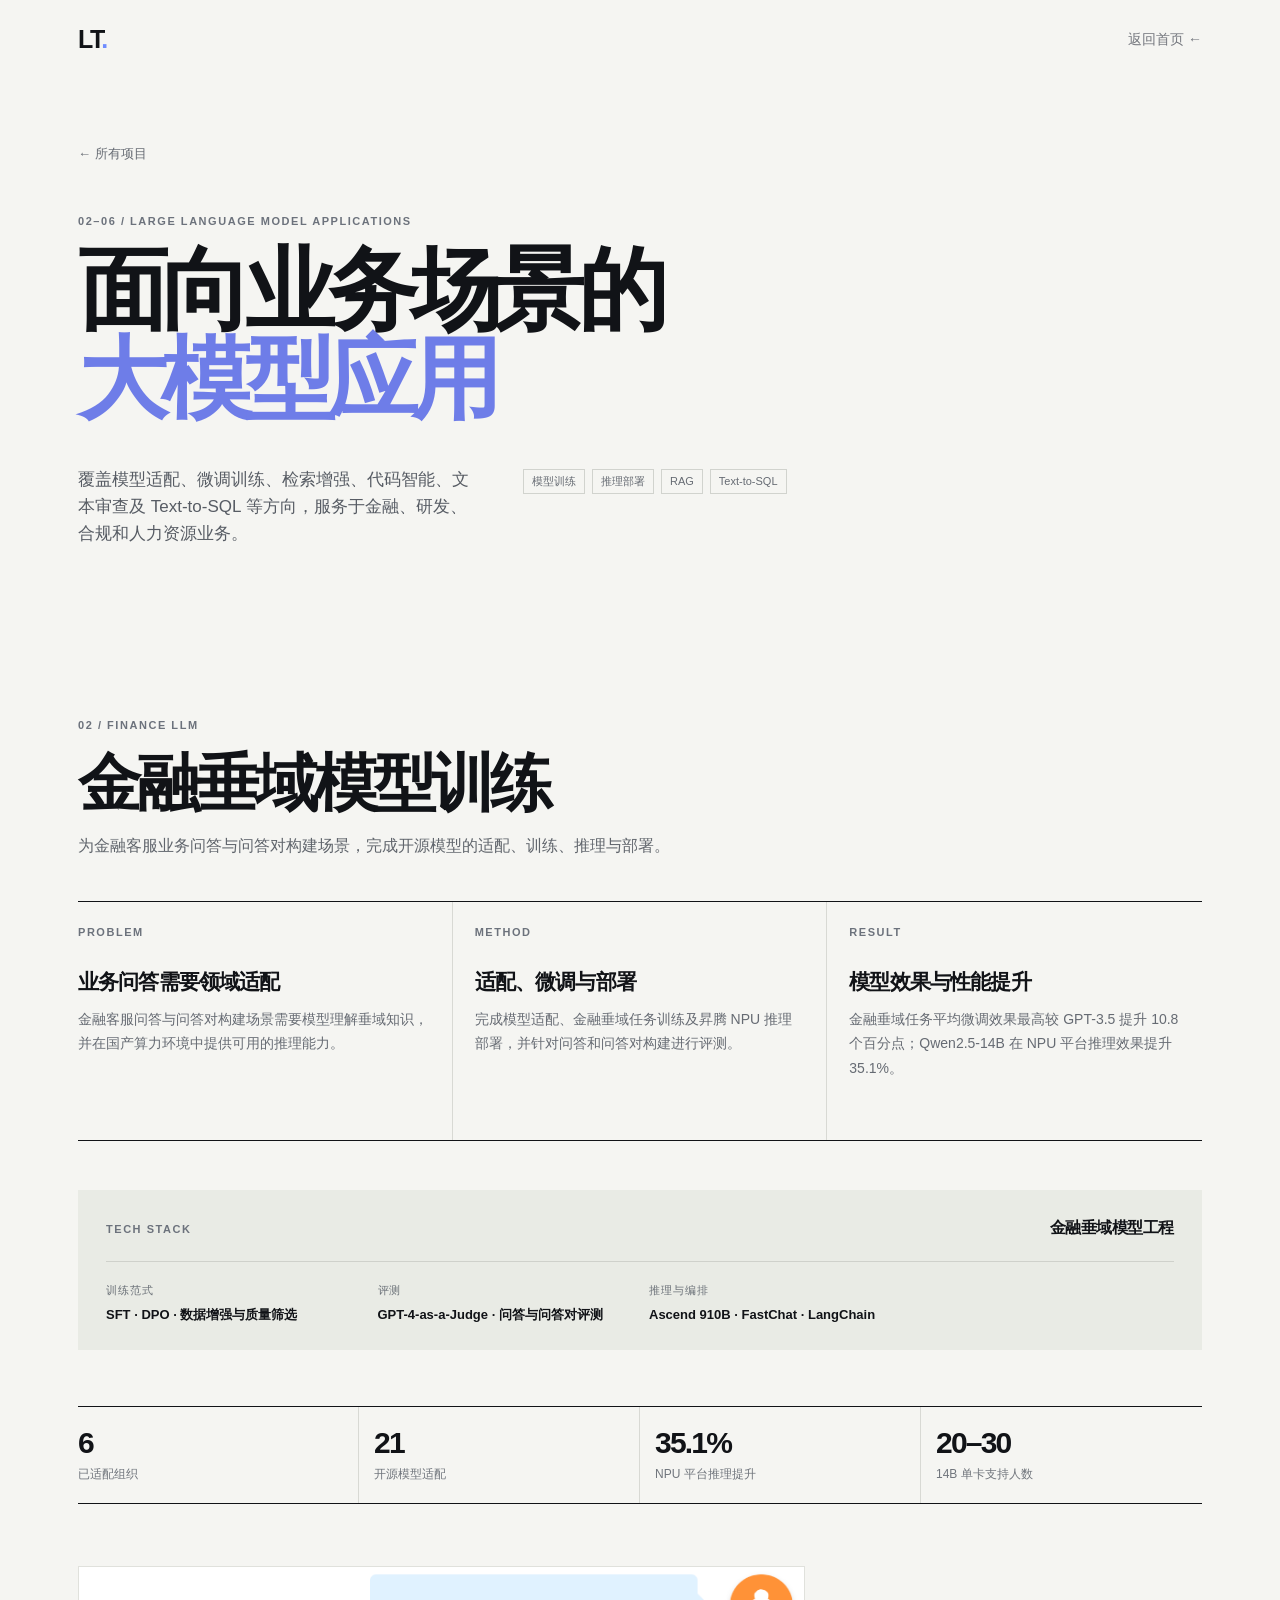
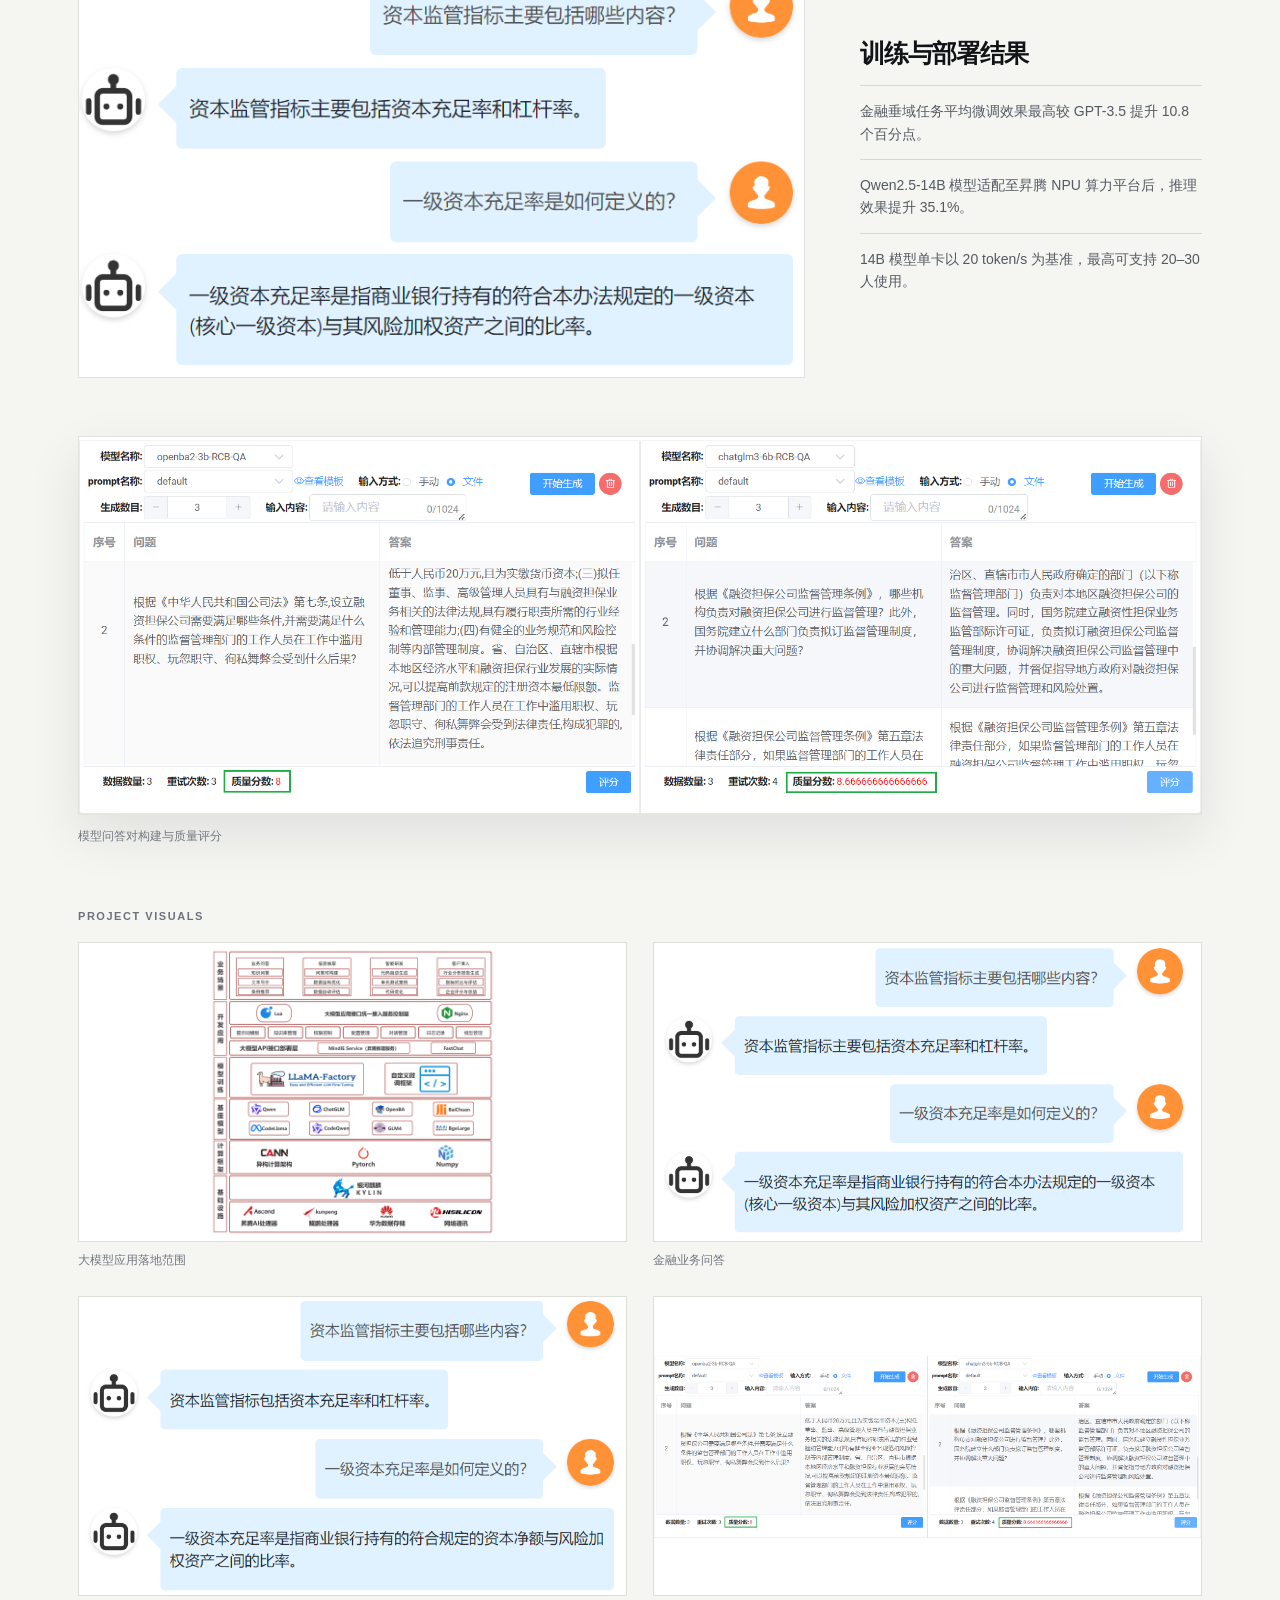
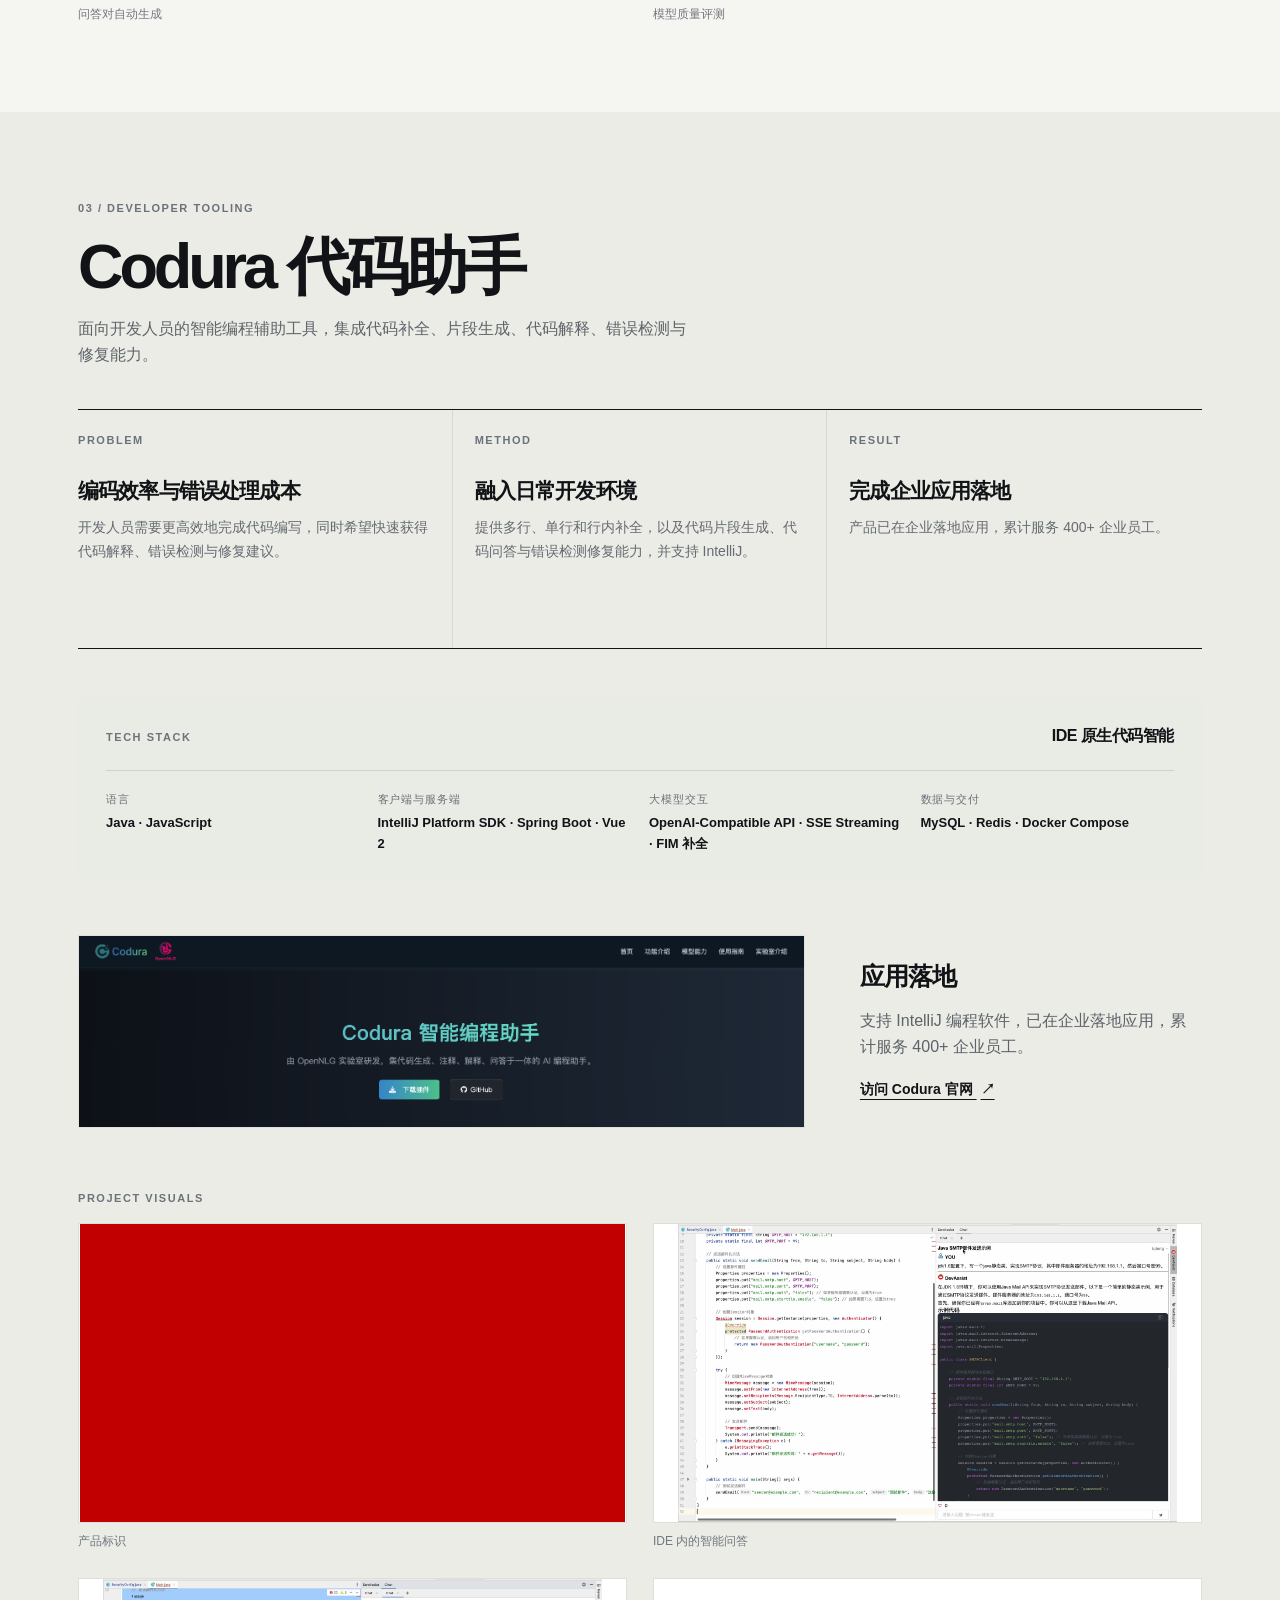
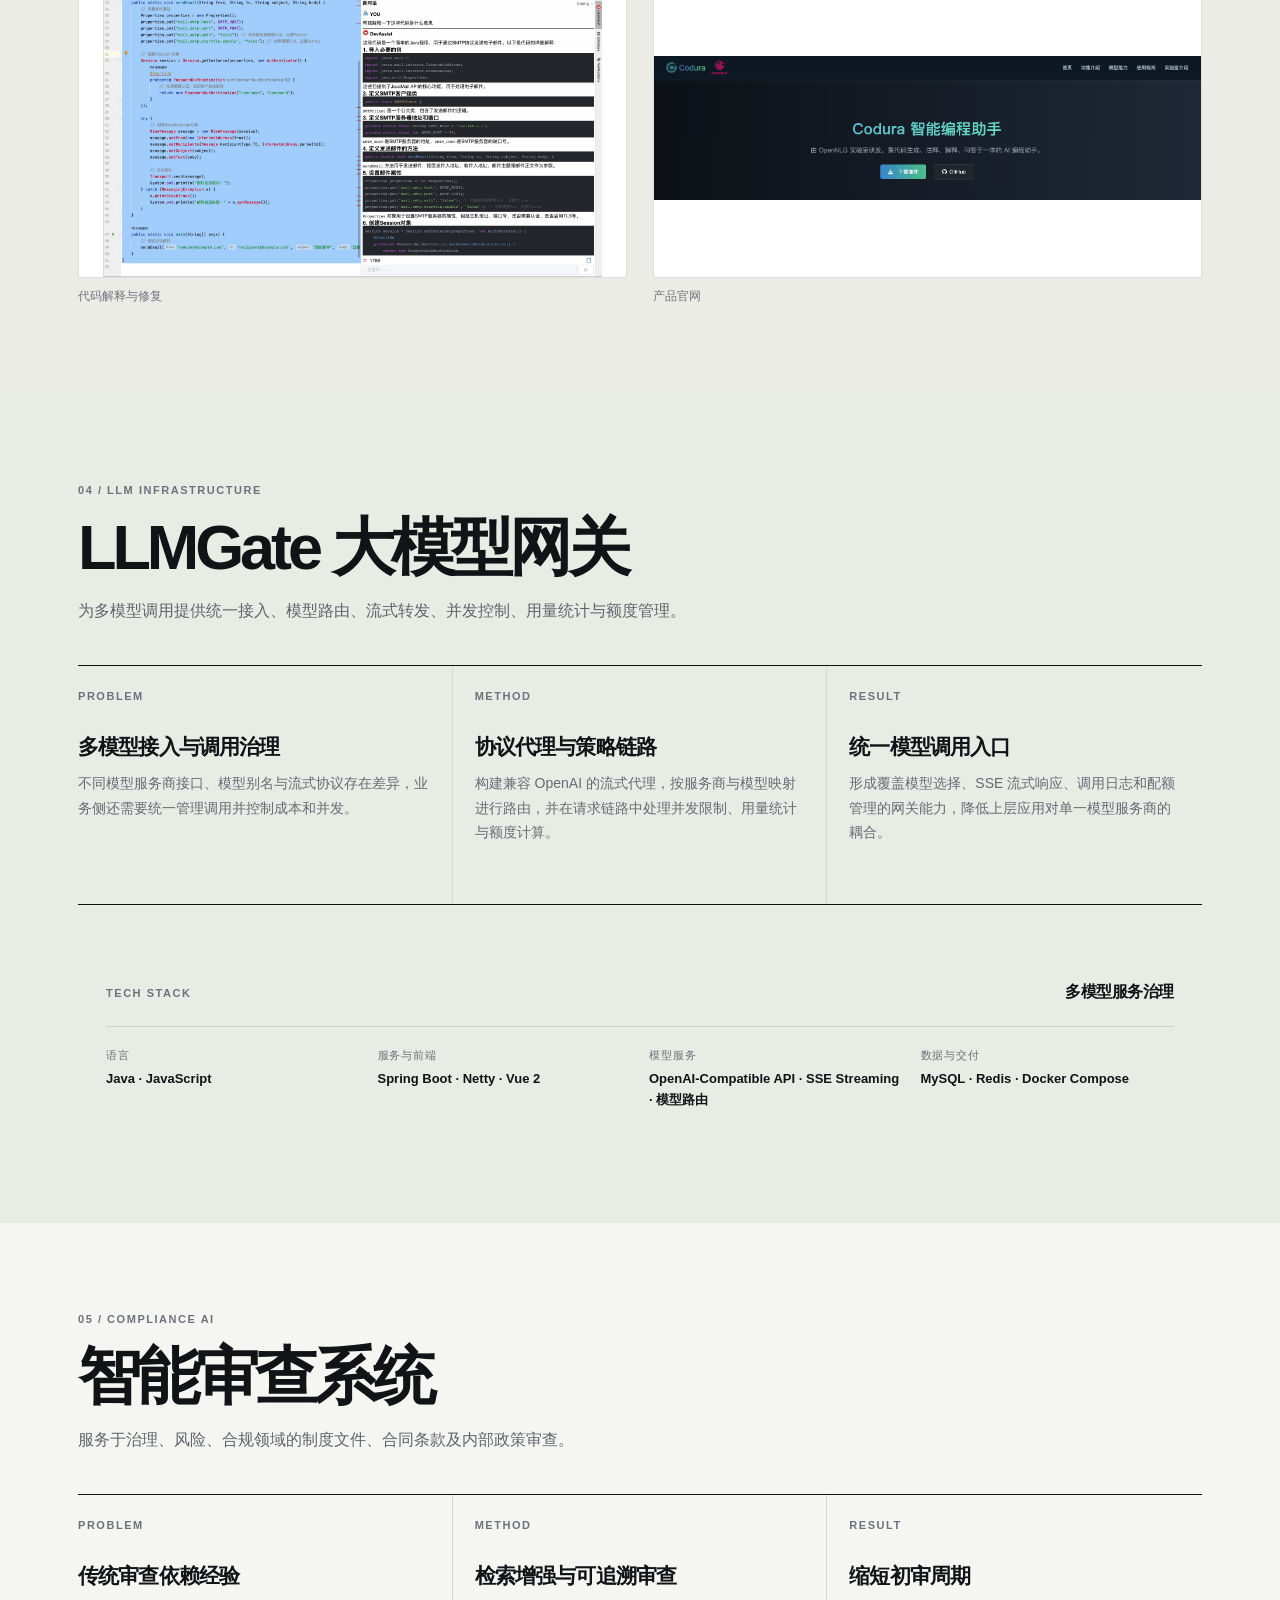
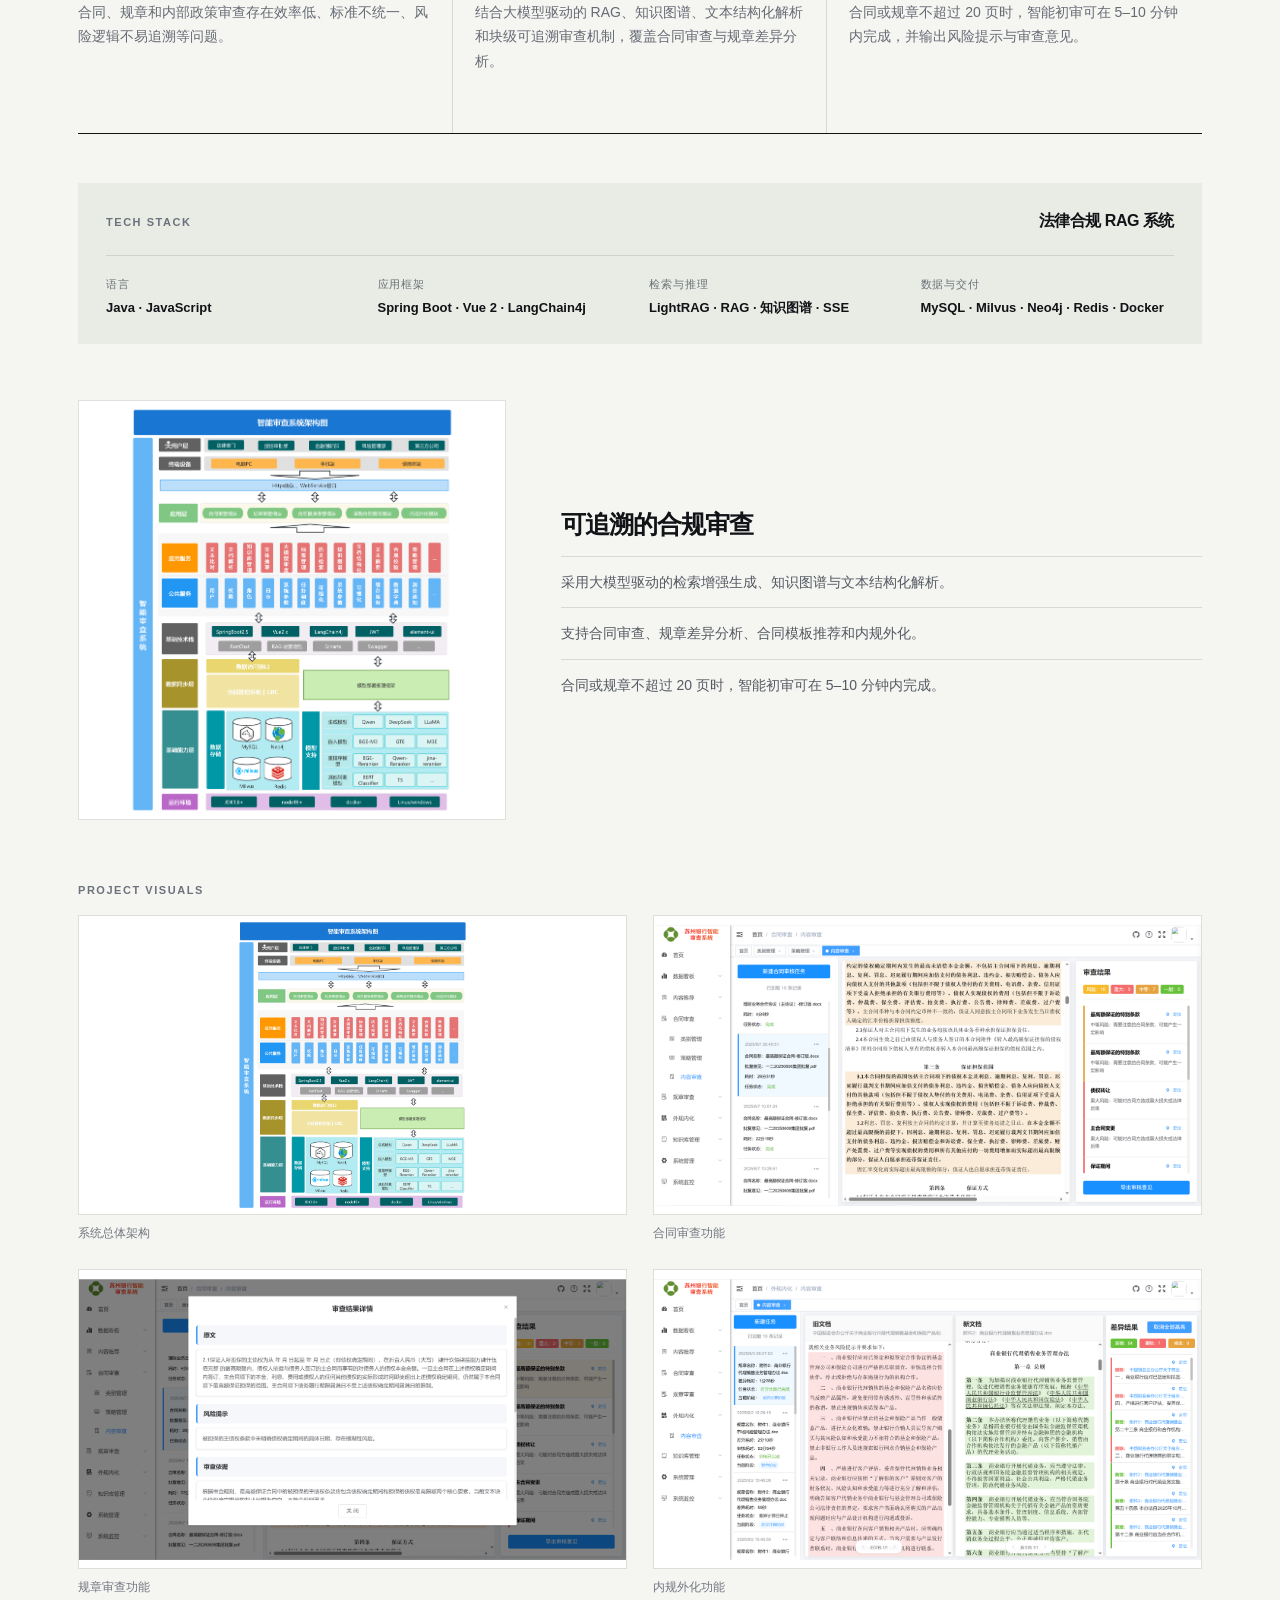
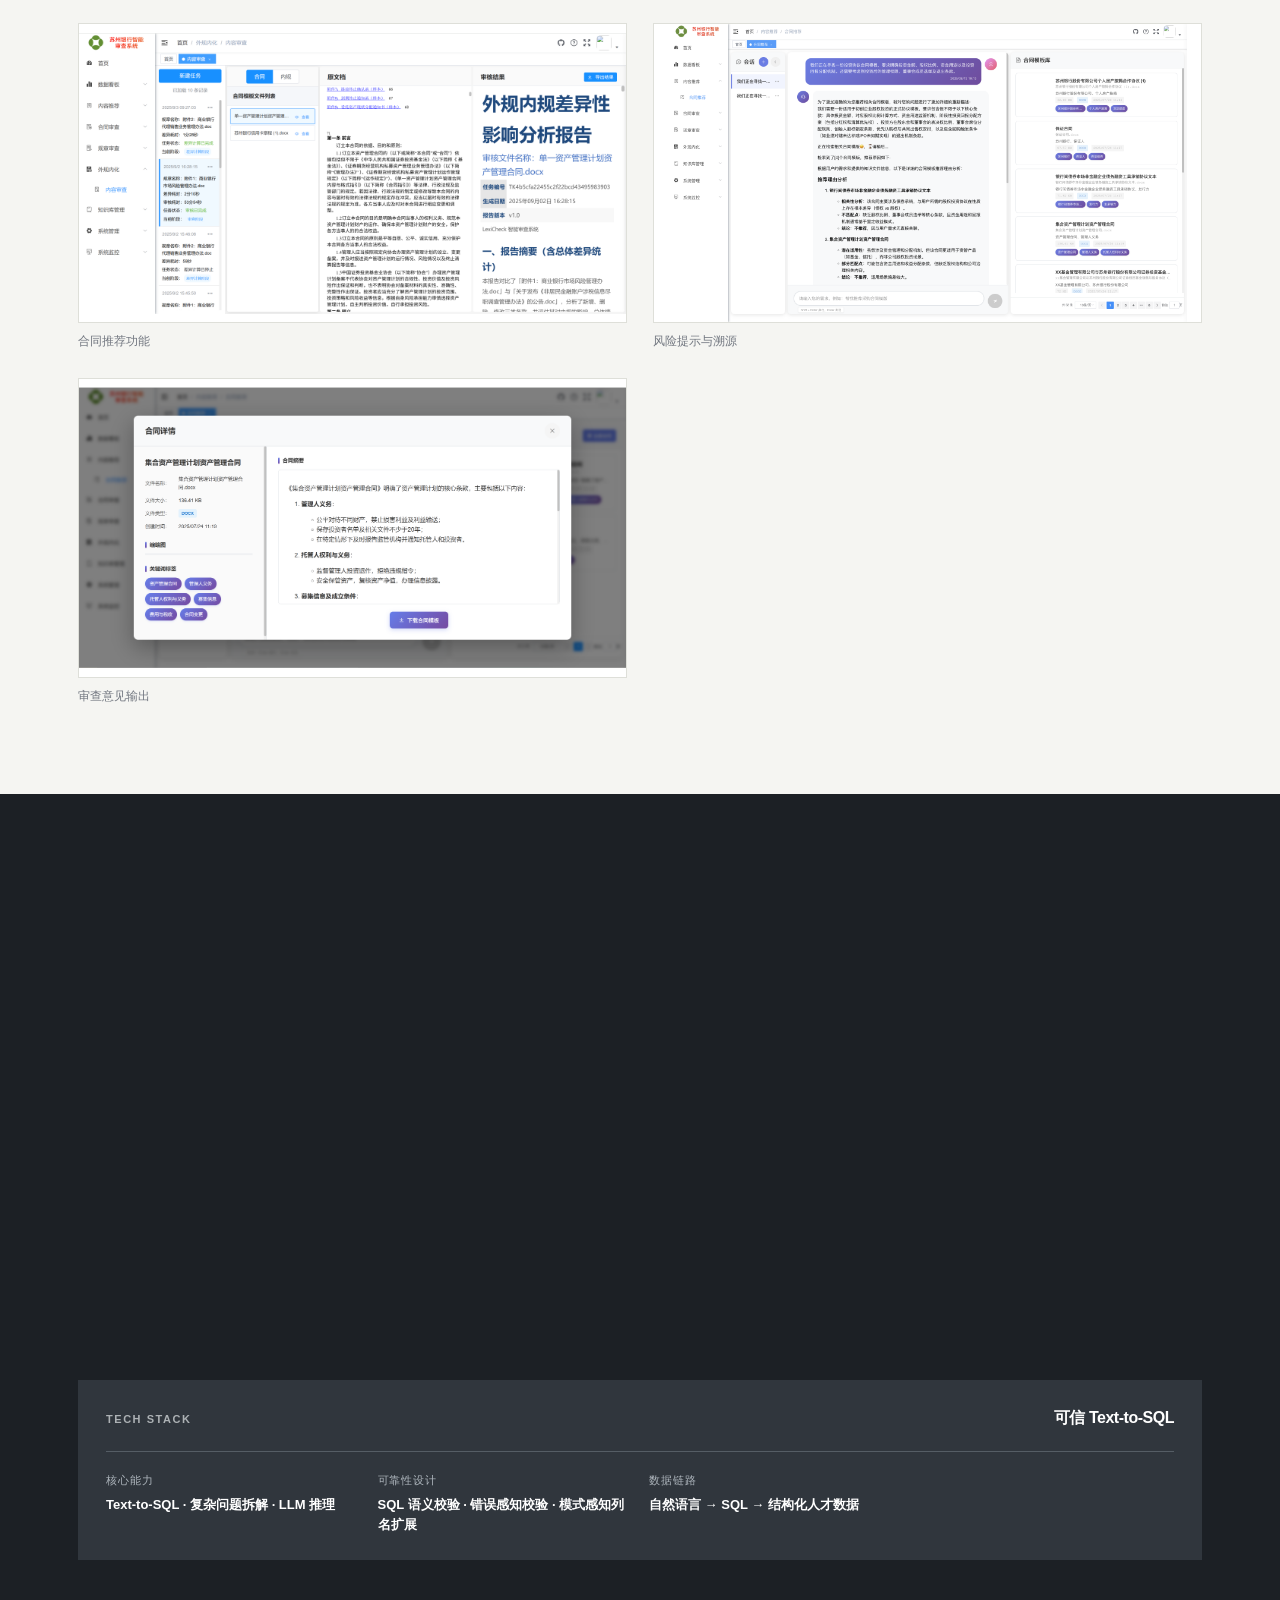
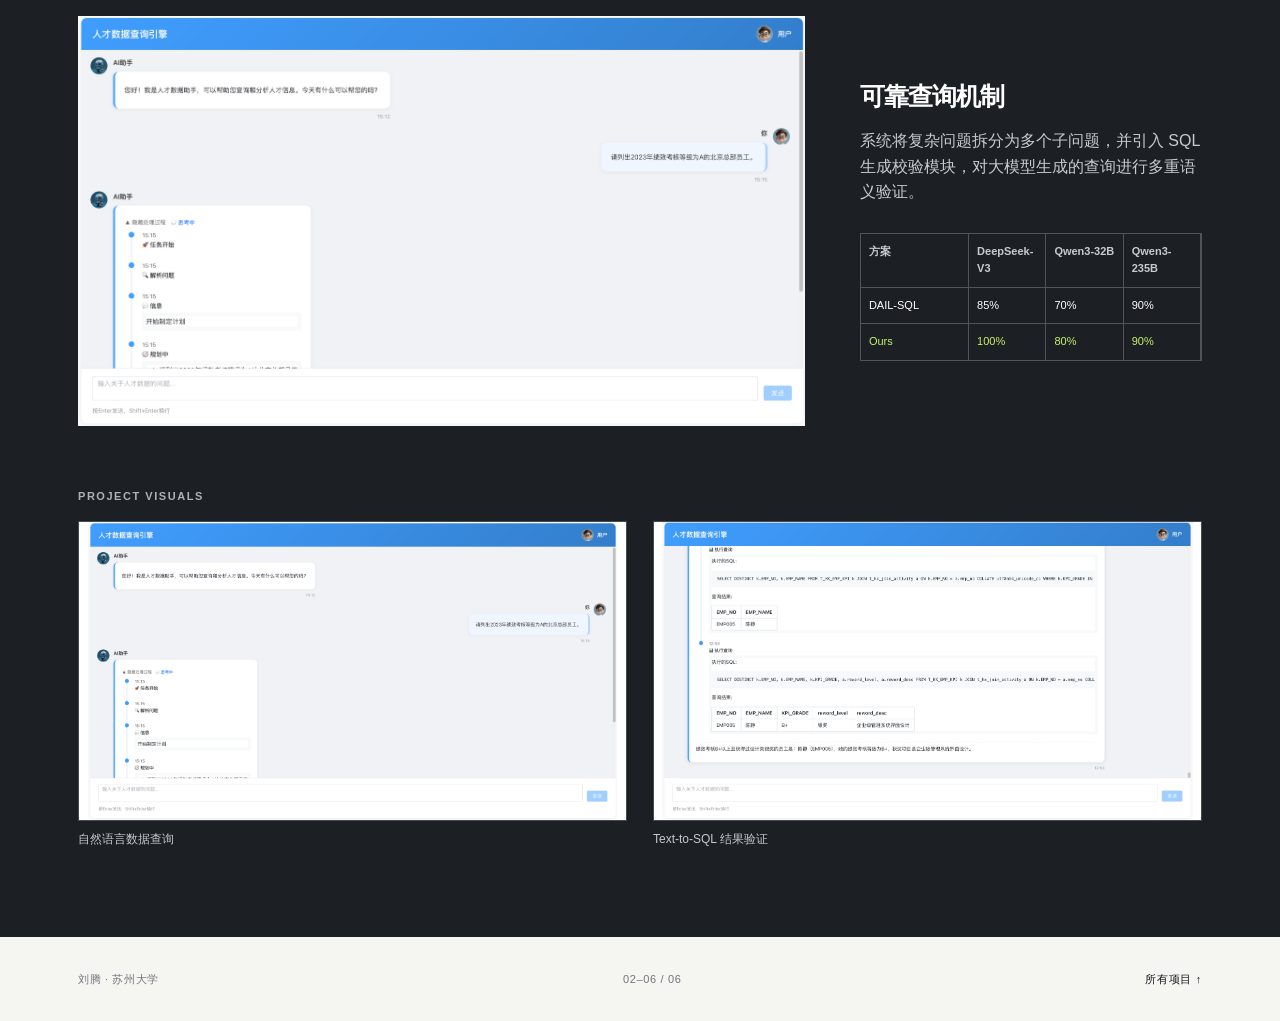
==== commit c0ad6f0a: "first commit" ====
--- a/ai-projects.html
+++ b/ai-projects.html
@@ -14,7 +14,7 @@
     <header class="site-header">
       <a class="brand" href="index.html" aria-label="返回首页">LT<span>.</span></a>
       <button class="menu-toggle" type="button" aria-label="打开导航" aria-expanded="false">菜单</button>
-      <nav class="site-nav" aria-label="主导航"><a href="index.html">首页</a><a href="resume.html">个人简历</a><a href="cad-system.html">工程智能</a><a class="active" href="ai-projects.html">大模型应用</a></nav>
+      <nav class="site-nav" aria-label="主导航"><a href="index.html">返回首页 ←</a></nav>
     </header>
     <main>
       <section class="detail-hero section-wrap">
--- a/assets/css/overrides.css
+++ b/assets/css/overrides.css
@@ -1,6 +1,92 @@
 /* Small layout refinements kept separate from the shared stylesheet. */
+:root {
+  --accent: #627bff;
+  --serif: "Iowan Old Style", "Songti SC", "STSong", Georgia, serif;
+}
+
 .home-hero h1 {
   font-size: clamp(48px, 6vw, 82px);
+}
+
+/* 2026 portfolio information architecture */
+.identity {
+  display: grid;
+  grid-template-columns: minmax(0, 1.25fr) minmax(330px, 0.75fr);
+  gap: clamp(48px, 9vw, 150px);
+  padding-top: clamp(110px, 16vh, 170px);
+  padding-bottom: 120px;
+}
+
+.identity h1 {
+  margin: 12px 0 8px;
+  font-family: var(--serif);
+  font-size: clamp(76px, 10vw, 146px);
+  font-weight: 500;
+  line-height: 0.92;
+  letter-spacing: -0.09em;
+}
+
+.identity-dot { color: var(--accent); }
+.identity-role { margin: 0 0 34px; font-size: 16px; color: var(--muted); }
+.identity-contact { display: flex; flex-wrap: wrap; gap: 10px 20px; margin: -20px 0 30px; color: var(--muted); font-size: 13px; }
+.identity-contact a { display: inline-flex; align-items: center; gap: 7px; color: inherit; }
+.identity-contact svg { width: 14px; height: 14px; fill: none; stroke: currentColor; stroke-linecap: round; stroke-linejoin: round; stroke-width: 1.7; }
+.identity-contact a:first-child svg { fill: currentColor; stroke: none; }
+.identity-statement { max-width: 650px; margin: 0; font-size: clamp(18px, 1.6vw, 22px); line-height: 1.9; }
+.identity-links { display: flex; flex-wrap: wrap; align-items: center; gap: 22px; margin-top: 38px; }
+.identity-side { align-self: end; display: grid; grid-template-columns: 112px 1fr; gap: 0 24px; }
+.identity-side .portrait { width: 112px; height: 145px; object-fit: cover; object-position: top; border-radius: 2px; }
+.identity-facts { display: flex; flex-direction: column; justify-content: center; gap: 7px; font-size: 14px; color: var(--muted); }
+.identity-facts span:first-child { color: var(--ink); font-size: 16px; font-weight: 600; }
+.identity-facts a { color: inherit; }
+.skill-note { grid-column: 1 / -1; margin-top: 36px; padding-top: 20px; border-top: 1px solid var(--line); }
+.skill-note .eyebrow { margin: 0 0 10px; }
+.skill-note p:last-child { margin: 0; color: var(--muted); font-size: 14px; line-height: 1.8; }
+
+.experience { padding-top: 90px; padding-bottom: 40px; }
+.experience .section-heading { margin-bottom: 12px; }
+.experience-block { display: grid; grid-template-columns: minmax(160px, 0.31fr) minmax(0, 1fr); gap: 35px; padding: 45px 0; border-top: 1px solid var(--line); }
+.experience-label { display: flex; align-items: baseline; gap: 13px; }
+.experience-label span { color: var(--accent); font-size: 12px; letter-spacing: 0.09em; }
+.experience-label p { margin: 0; font-size: 15px; font-weight: 600; }
+.experience-body { min-width: 0; }
+.experience-entry { padding-bottom: 31px; }
+.experience-entry + .experience-entry { padding-top: 30px; border-top: 1px solid var(--line); }
+.period { margin: 0 0 9px; color: var(--muted); font-size: 12px; letter-spacing: 0.05em; }
+.experience-body h3 { margin: 0 0 10px; font-family: var(--serif); font-size: 25px; font-weight: 500; }
+.experience-body > p, .experience-entry > p:not(.period), .competition-entry > p:not(.period), .research-entry > p:not(.period) { max-width: 850px; margin: 0; color: var(--muted); line-height: 1.8; }
+.experience-body > p + p { margin-top: 14px; }
+.inline-tags { display: flex; flex-wrap: wrap; gap: 7px; margin-top: 18px; }
+.inline-tags span { padding: 6px 10px; border: 1px solid var(--line); border-radius: 999px; color: var(--muted); font-size: 12px; }
+.project-summary { display: grid; grid-template-columns: repeat(2, minmax(0, 1fr)); border-top: 1px solid var(--line); border-left: 1px solid var(--line); }
+.project-summary a { display: flex; min-height: 88px; flex-direction: column; justify-content: center; gap: 5px; padding: 15px 20px; border-right: 1px solid var(--line); border-bottom: 1px solid var(--line); color: inherit; transition: background .2s ease; }
+.project-summary a:last-child:nth-child(odd) { grid-column: span 2; }
+.project-summary a:hover { background: #f2f4f8; }
+.project-summary strong { font-size: 15px; }.project-summary span { color: var(--muted); font-size: 12px; }
+.competition-path { display: flex; flex-wrap: wrap; align-items: center; gap: 9px; margin: 23px 0; font-size: 13px; }.competition-path span { padding: 7px 10px; border: 1px solid var(--line); }.competition-path i { color: var(--accent); font-style: normal; }
+.metric-row { display: grid; grid-template-columns: repeat(4, 1fr); margin: 27px 0; border: 1px solid var(--line); }.metric-row div { padding: 15px; border-right: 1px solid var(--line); }.metric-row div:last-child { border: 0; }.metric-row strong,.metric-row span { display: block; }.metric-row strong { font-family: var(--serif); font-size: 25px; font-weight: 500; }.metric-row span { margin-top: 5px; color: var(--muted); font-size: 11px; }
+.awards-grid { display: grid; grid-template-columns: repeat(3, 1fr); gap: 16px; }.awards-grid div { min-height: 105px; padding: 18px; background: #f2f4f8; }.awards-grid strong,.awards-grid span { display: block; }.awards-grid span { margin-top: 10px; color: var(--muted); font-size: 13px; line-height: 1.6; }
+
+.portfolio-section { padding: 100px 0 120px; overflow: hidden; background: #11151d; color: #fff; }.portfolio-section .eyebrow,.portfolio-section .section-heading > p { color: #a7adba; }.portfolio-section .section-heading { margin-bottom: 37px; }.portfolio-section .section-heading h2 { color: #fff; }
+.portfolio-carousel-wrap { position: relative; width: min(1500px, calc(100% - 42px)); margin: 0 auto; }.portfolio-carousel { display: flex; gap: 16px; overflow-x: auto; padding: 0 3px 16px; scrollbar-width: none; scroll-behavior: smooth; scroll-snap-type: x mandatory; }.portfolio-carousel.is-continuous { scroll-behavior: auto; scroll-snap-type: none; }.portfolio-carousel::-webkit-scrollbar { display: none; }
+.portfolio-card { position: relative; display: flex; width: min(380px, 78vw); min-width: min(380px, 78vw); min-height: 400px; flex-direction: column; padding: 25px; overflow: hidden; color: #fff; scroll-snap-align: start; transition: transform .25s ease; }.portfolio-card:hover { transform: translateY(-7px); }.portfolio-card span { font-size: 12px; opacity: .75; }.portfolio-card p { margin: auto 0 9px; font-size: 11px; letter-spacing: .12em; opacity: .75; }.portfolio-card h3 { margin: 0; font-family: var(--serif); font-size: 35px; line-height: 1.16; font-weight: 500; }.portfolio-card small { margin-top: 17px; font-size: 12px; opacity: .84; }.portfolio-card b { position: absolute; right: 23px; bottom: 18px; font-size: 22px; }.portfolio-finance { background: linear-gradient(135deg,#101c31,#26578f); }.portfolio-codura { background: linear-gradient(135deg,#5c2f38,#bc6643); }.portfolio-compliance { background: linear-gradient(135deg,#132d30,#43826f); }.portfolio-talent { background: linear-gradient(135deg,#302251,#7255bb); }.portfolio-teco { background: linear-gradient(135deg,#00308f,#00a6d8); }
+.portfolio-card-image { position: absolute; inset: 0; width: 100%; height: 100%; object-fit: cover; object-position: center top; opacity: .78; transition: transform .5s ease; }.portfolio-card::after { position: absolute; inset: 0; content: ""; background: linear-gradient(180deg, rgba(8,12,20,.18) 0%, rgba(8,12,20,.08) 32%, rgba(8,12,20,.87) 80%, rgba(8,12,20,.96) 100%); }.portfolio-card > span, .portfolio-card > p, .portfolio-card > h3, .portfolio-card > small, .portfolio-card > b { position: relative; z-index: 1; }.portfolio-card > b { position: absolute; }.portfolio-card:hover .portfolio-card-image { transform: scale(1.04); }.portfolio-finance .portfolio-card-image { object-fit: contain; background: #06080d; }.portfolio-codura .portfolio-card-image { object-position: left top; }.portfolio-teco .portfolio-card-image { object-fit: contain; background: #f5f7fb; }
+.portfolio-codura { background: linear-gradient(145deg, #e7eeeb, #cfdcda); color: #153634; }.portfolio-codura .portfolio-card-image { inset: 48px 24px auto; width: calc(100% - 48px); height: 112px; object-fit: contain; object-position: center; opacity: 1; }.portfolio-codura::after { background: linear-gradient(180deg, rgba(231,238,235,0) 0%, rgba(231,238,235,.12) 43%, rgba(231,238,235,.92) 69%, rgba(231,238,235,.98) 100%); }.portfolio-codura:hover .portfolio-card-image { transform: none; }
+.portfolio-finance { background: linear-gradient(145deg, #f4f7fc, #dce8f6); color: #fff; }.portfolio-finance .portfolio-card-image { inset: 0; width: 100%; height: 100%; object-fit: cover; object-position: center; background: #e8f0fa; opacity: 1; }.portfolio-finance::after { background: linear-gradient(180deg, rgba(232,240,250,0) 0%, rgba(232,240,250,.02) 38%, rgba(27,63,103,.54) 68%, rgba(16,42,73,.92) 100%); }.portfolio-finance:hover .portfolio-card-image { transform: scale(1.03); }
+.portfolio-compliance { background: linear-gradient(145deg, #f2f7f3, #dcece3); color: #fff; }.portfolio-compliance .portfolio-card-image { inset: 0; width: 100%; height: 100%; object-fit: cover; object-position: center; background: #e7f1ea; opacity: 1; }.portfolio-compliance::after { background: linear-gradient(180deg, rgba(231,241,234,0) 0%, rgba(231,241,234,.02) 38%, rgba(25,78,65,.54) 68%, rgba(13,54,45,.92) 100%); }.portfolio-compliance:hover .portfolio-card-image { transform: scale(1.03); }
+.talent-card-previews { position: absolute; z-index: 0; top: 42px; right: 25px; left: 25px; height: 168px; }.talent-card-previews img { position: absolute; display: block; width: 73%; height: 124px; object-fit: cover; object-position: top; border: 1px solid rgba(255,255,255,.42); border-radius: 4px; background: #eff4ff; box-shadow: 0 12px 26px rgba(8,7,24,.28); }.talent-card-previews img:first-child { top: 0; left: 0; }.talent-card-previews img:nth-child(2) { top: 35px; right: 0; }.portfolio-talent:hover .talent-card-previews img:first-child { transform: translate(-3px,-3px); }.portfolio-talent:hover .talent-card-previews img:nth-child(2) { transform: translate(3px,3px); }.talent-card-previews img { transition: transform .3s ease; }
+.carousel-control { position: absolute; z-index: 2; top: calc(50% - 18px); width: 38px; height: 38px; border: 1px solid rgba(255,255,255,.55); border-radius: 50%; background: #11151d; color: #fff; cursor: pointer; }.carousel-prev { left: -18px; }.carousel-next { right: -18px; }
+
+.project-page { padding-bottom: 100px; }.project-hero { display: grid; grid-template-columns: minmax(340px,.77fr) minmax(0,1.23fr); align-items: center; gap: clamp(38px,7vw,110px); min-height: 620px; padding-top: 120px; padding-bottom: 80px; }.project-hero h1 { margin: 14px 0 25px; font-family: var(--serif); font-size: clamp(48px,6vw,86px); font-weight: 500; line-height: 1.04; letter-spacing: -.06em; }.project-hero h1 em { color: var(--accent); font-style: normal; }.project-hero-copy > p:not(.eyebrow) { max-width: 530px; margin: 0; color: var(--muted); font-size: 17px; line-height: 1.8; }.project-hero-visual { display: flex; min-height: 310px; align-items: center; justify-content: center; overflow: hidden; background: #f2f4f8; }.project-hero-visual img { display: block; width: 100%; max-height: 470px; object-fit: contain; }.finance-visual { background:#080b10; }.finance-visual img { max-height: 560px; object-fit: contain; }.codura-visual img { object-fit: cover; object-position: top; }.compliance-visual img { max-height: 410px; }.teco-visual { background: #f6f8fa; }.teco-visual img { max-width: 78%; }
+.visual-section { padding-top: 100px; }.visual-heading { display: grid; grid-template-columns: .63fr 1fr; gap: 30px; align-items: end; margin-bottom: 30px; }.visual-heading .eyebrow { grid-column: 1 / -1; margin: 0; }.visual-heading h2 { margin: 0; font-family: var(--serif); font-size: clamp(32px,4vw,55px); font-weight: 500; line-height: 1.1; letter-spacing: -.05em; }.visual-heading p:last-child { max-width: 590px; margin: 0; color: var(--muted); line-height: 1.75; }
+.finance-pair,.ide-duo,.talent-duo { display: grid; grid-template-columns: repeat(2,1fr); gap: 18px; }.visual-section figure { margin: 0; overflow: hidden; background:#f2f4f8; }.visual-section figure img { display: block; width:100%; height: auto; }.visual-section figcaption { padding: 12px 14px; color:var(--muted); font-size: 12px; }.single-evidence { max-width: 1050px; margin: 43px auto 0 !important; }.single-evidence figcaption span { color:var(--ink); font-weight:600; }
+.talent-duo { position: relative; align-items: start; gap: clamp(20px, 4vw, 64px); padding-bottom: 70px; }.talent-duo figure { position: relative; overflow: visible; border: 1px solid var(--line); box-shadow: 0 18px 42px rgba(17,19,23,.12); }.talent-duo figure:first-child { z-index: 2; }.talent-duo figure:nth-child(2) { z-index: 1; margin-top: 72px; }.talent-duo figure img { border-bottom: 1px solid var(--line); }.talent-duo figcaption { background: var(--paper); }
+.workflow-mosaic { display:grid; grid-template-columns: repeat(3, 1fr); gap:14px; }.workflow-mosaic .wide { grid-column: span 2; }.workflow-mosaic img { aspect-ratio: 1.72; object-fit: cover; object-position: top left; }.teco-loader-group { display:grid; grid-template-columns: repeat(2, 1fr); gap: 14px; }.teco-loader-group .teco-wide { grid-column: 1 / -1; }.teco-loader-group .teco-wide img { max-height: 450px; object-fit:contain; background:#fff; }.teco-loader-group figure:not(.teco-wide) img { height: 330px; object-fit: contain; }.teco-pptx-group { display:grid; grid-template-columns: repeat(4,1fr); gap:14px; margin-top:14px; }.teco-pptx-group img { height: 190px; object-fit:cover; object-position: top left; }
+.tech-panel { display:grid; grid-template-columns:.36fr 1fr; gap:36px; margin-top:105px; padding: 42px; background:#11151d; color:#fff; }.tech-panel .eyebrow { margin:0 0 10px; color:#a7adba; }.tech-panel h2 { margin:0; font-family:var(--serif); font-size:42px; font-weight:500; }.tech-groups { display:grid; gap:0; }.tech-groups p { display:grid; grid-template-columns: 145px 1fr; gap:16px; margin:0; padding:15px 0; border-top:1px solid rgba(255,255,255,.18); }.tech-groups strong { font-size:13px; }.tech-groups span { color:#c3c8d2; font-size:13px; line-height:1.6; }
+
+@media (max-width: 760px) {
+  .identity { grid-template-columns: 1fr; gap: 42px; padding-top: 112px; padding-bottom: 75px; }.identity h1 { font-size: 82px; }.identity-side { grid-template-columns: 88px 1fr; }.identity-side .portrait { width:88px; height:116px; }.identity-statement { font-size:17px; }.experience { padding-top:55px; }.experience-block { grid-template-columns:1fr; gap:22px; padding:32px 0; }.project-summary,.awards-grid { grid-template-columns:1fr; }.metric-row { grid-template-columns:repeat(2,1fr); }.metric-row div:nth-child(2) { border-right:0; }.metric-row div:nth-child(-n+2) { border-bottom:1px solid var(--line); }.competition-path { gap:6px; }.portfolio-section { padding:75px 0 83px; }.portfolio-card { min-height:330px; }.portfolio-card h3 { font-size:30px; }.carousel-control { display:none; }
+  .project-hero { grid-template-columns:1fr; min-height:0; gap:34px; padding-top:110px; padding-bottom:30px; }.project-hero h1 { font-size:54px; }.project-hero-visual { min-height:220px; }.project-hero-visual img { max-height:330px; }.finance-visual img { max-height:420px; }.visual-section { padding-top:70px; }.visual-heading { grid-template-columns:1fr; gap:16px; }.visual-heading h2 { font-size:38px; }.finance-pair,.ide-duo,.talent-duo,.teco-loader-group { grid-template-columns:1fr; }.workflow-mosaic { grid-template-columns:1fr; }.workflow-mosaic .wide,.teco-loader-group .teco-wide { grid-column:auto; }.workflow-mosaic img { aspect-ratio:auto; }.teco-pptx-group { grid-template-columns:repeat(2,1fr); }.teco-pptx-group img { height:130px; }.teco-loader-group figure:not(.teco-wide) img { height:auto; }.tech-panel { grid-template-columns:1fr; gap:25px; margin-top:72px; padding:27px 20px; }.tech-groups p { grid-template-columns:1fr; gap:6px; }.tech-panel h2 { font-size:35px; }
 }
 
 .profile-strip {
@@ -540,3 +626,100 @@
     height: 240px;
   }
 }
+
+/* Keep the project pages intentional when legacy gallery rules are present. */
+.project-page .pmr-grid {
+  margin-bottom: 0;
+}
+
+.project-page .pmr-grid h2 {
+  margin: 0 0 14px;
+  font-family: var(--serif);
+  font-size: clamp(26px, 2.8vw, 38px);
+  font-weight: 500;
+  line-height: 1.18;
+  letter-spacing: -0.05em;
+}
+
+.project-page .pmr-grid p:last-child {
+  font-size: 14px;
+}
+
+.life-section {
+  display: grid;
+  grid-template-columns: .72fr 1.28fr;
+  gap: clamp(30px, 6vw, 88px);
+  align-items: center;
+  padding-top: 72px;
+  padding-bottom: 112px;
+}
+
+.life-copy { padding-bottom: 4px; }
+.life-copy .eyebrow { margin-bottom: 15px; }
+.life-copy h2 { margin: 0 0 20px; font-family: var(--serif); font-size: clamp(35px, 4vw, 58px); font-weight: 500; line-height: 1.08; letter-spacing: -.06em; }
+.life-copy p:last-of-type { max-width: 350px; margin: 0; color: var(--muted); font-size: 14px; line-height: 1.8; }
+.life-toggle { margin-top: 28px; padding: 0; border: 0; border-bottom: 1px solid var(--ink); background: transparent; color: var(--ink); cursor: pointer; font-family: inherit; font-size: 13px; font-weight: 650; line-height: 1.8; }.life-toggle span { display: inline-block; margin-left: 4px; transition: transform .25s ease; }
+.life-gallery { position: relative; min-height: 490px; }
+.life-gallery figure { position: absolute; width: 250px; height: 340px; margin: 0; padding: 9px 9px 28px; overflow: hidden; background: #fff; box-shadow: 0 17px 38px rgba(17,19,23,.18); transition: transform .45s ease, box-shadow .3s ease; }
+.life-gallery figure:first-child { z-index: 6; top: 54px; left: 30%; transform: rotate(-3.5deg); }
+.life-gallery figure:nth-child(2) { z-index: 5; top: 19px; left: 7%; transform: rotate(-10deg); }
+.life-gallery figure:nth-child(3) { z-index: 4; top: 20px; right: 4%; transform: rotate(9deg); }
+.life-gallery figure:nth-child(4) { z-index: 3; right: 14%; bottom: 3px; transform: rotate(4deg); }
+.life-gallery figure:nth-child(5) { z-index: 2; bottom: 1px; left: 12%; transform: rotate(-5deg); }
+.life-gallery figure:nth-child(6) { z-index: 1; right: 1%; bottom: 23px; transform: rotate(11deg); }
+.life-gallery figure:hover { z-index: 8; box-shadow: 0 24px 50px rgba(17,19,23,.25); }
+.life-gallery img { width: 100%; height: 100%; object-fit: cover; }
+.life-gallery figcaption { position: absolute; right: 11px; bottom: 6px; color: var(--muted); font-size: 10px; letter-spacing: .04em; }
+.life-gallery.expanded { display: grid; min-height: 0; grid-template-columns: repeat(3, 1fr); gap: 20px; padding-top: 6px; }
+.life-gallery.expanded figure, .life-gallery.expanded figure:first-child, .life-gallery.expanded figure:nth-child(2), .life-gallery.expanded figure:nth-child(3), .life-gallery.expanded figure:nth-child(4), .life-gallery.expanded figure:nth-child(5), .life-gallery.expanded figure:nth-child(6) { position: relative; inset: auto; width: auto; height: auto; aspect-ratio: .74; transform: none; }
+.life-section.photos-expanded { grid-template-columns: 1fr; }.life-section.photos-expanded .life-copy { display: grid; grid-template-columns: 1fr auto; gap: 0 28px; align-items: end; }.life-section.photos-expanded .life-copy .eyebrow, .life-section.photos-expanded .life-copy h2 { grid-column: 1; }.life-section.photos-expanded .life-copy p { grid-column: 1; }.life-section.photos-expanded .life-toggle { grid-column: 2; grid-row: 1 / span 3; align-self: end; }.life-section.photos-expanded .life-gallery { width: min(100%, 1080px); }
+
+@media (max-width: 760px) {
+  .project-page .pmr-grid { margin-bottom: 0; }
+  .life-section { grid-template-columns: 1fr; gap: 30px; padding-top: 48px; padding-bottom: 76px; }
+  .life-gallery { min-height: 410px; transform: scale(.9); transform-origin: top center; margin-bottom: -42px; }
+  .life-gallery figure { width: 190px; height: 266px; }.life-gallery figure:first-child { top:45px; left:27%; }.life-gallery figure:nth-child(2) { left:2%; }.life-gallery figure:nth-child(3) { right:0; }.life-gallery figure:nth-child(4) { right:8%; }.life-gallery figure:nth-child(5) { left:5%; }.life-gallery figure:nth-child(6) { right:-3%; }
+  .life-gallery.expanded { grid-template-columns: 1fr 1fr; min-height: 0; transform: none; margin-bottom: 0; }.life-gallery.expanded figure { width:auto; height:auto; }
+  .life-section.photos-expanded .life-copy { display:block; }.life-section.photos-expanded .life-toggle { display:inline-block; }
+}
+
+/* Personal details and personal moments share the right column of the opening. */
+.identity-side { display: block; align-self: start; }
+.identity-profile-card { display: grid; grid-template-columns: 112px 1fr; gap: 24px; align-items: center; }
+.identity-profile-card .portrait { width: 112px; height: 145px; }
+.identity-profile-card .identity-facts { min-height: 145px; }
+.identity-life { margin-top: 28px; padding-top: 18px; border-top: 1px solid var(--line); }
+.identity-side > .identity-life { margin-top: 0; padding-top: 0; border-top: 0; }
+.identity-life-heading { display: flex; align-items: center; justify-content: space-between; gap: 18px; }
+.identity-life-heading .eyebrow { margin: 0; }
+.identity-life-heading .life-toggle { margin: 0; font-size: 11px; }
+.identity-life .life-gallery { min-height: 270px; margin-top: 10px; }
+.identity-life .life-gallery figure { width: 150px; height: 208px; padding: 6px 6px 22px; }
+.identity-life .life-gallery figure:first-child { top: 30px; left: 31%; }
+.identity-life .life-gallery figure:nth-child(2) { top: 3px; left: 8%; }
+.identity-life .life-gallery figure:nth-child(3) { top: 4px; right: 5%; }
+.identity-life .life-gallery figure:nth-child(4) { right: 13%; bottom: 2px; }
+.identity-life .life-gallery figure:nth-child(5) { bottom: 1px; left: 13%; }
+.identity-life .life-gallery figure:nth-child(6) { right: 1%; bottom: 15px; }
+.identity-life .life-gallery.expanded { grid-template-columns: repeat(3, 1fr); min-height: 0; }
+.identity-life.photos-expanded .life-gallery { width: 100%; }
+.identity-side .skill-note { margin-top: 28px; }
+
+@media (max-width: 760px) {
+  .identity-profile-card { grid-template-columns: 88px 1fr; gap: 19px; }
+  .identity-profile-card .portrait { width: 88px; height: 116px; }
+  .identity-profile-card .identity-facts { min-height: 116px; }
+  .identity-life .life-gallery { min-height: 285px; transform: none; margin-bottom: 0; }
+  .identity-life .life-gallery figure { width: 142px; height: 196px; }
+  .identity-life .life-gallery figure:first-child { top: 40px; left: 28%; }
+  .identity-life .life-gallery figure:nth-child(2) { left: 1%; }
+  .identity-life .life-gallery figure:nth-child(3) { right: 0; }
+  .identity-life .life-gallery figure:nth-child(4) { right: 8%; }
+  .identity-life .life-gallery figure:nth-child(5) { left: 4%; }
+  .identity-life .life-gallery figure:nth-child(6) { right: -3%; }
+  .identity-life .life-gallery.expanded { grid-template-columns: 1fr 1fr; min-height: 0; }
+  .identity-life .life-gallery.expanded figure { width: auto; height: auto; }
+  .identity-contact { margin-top: -18px; margin-bottom: 25px; gap: 8px 14px; font-size: 12px; }
+  .talent-duo { gap: 18px; padding-bottom: 0; }
+  .talent-duo figure:nth-child(2) { margin-top: 0; }
+}
